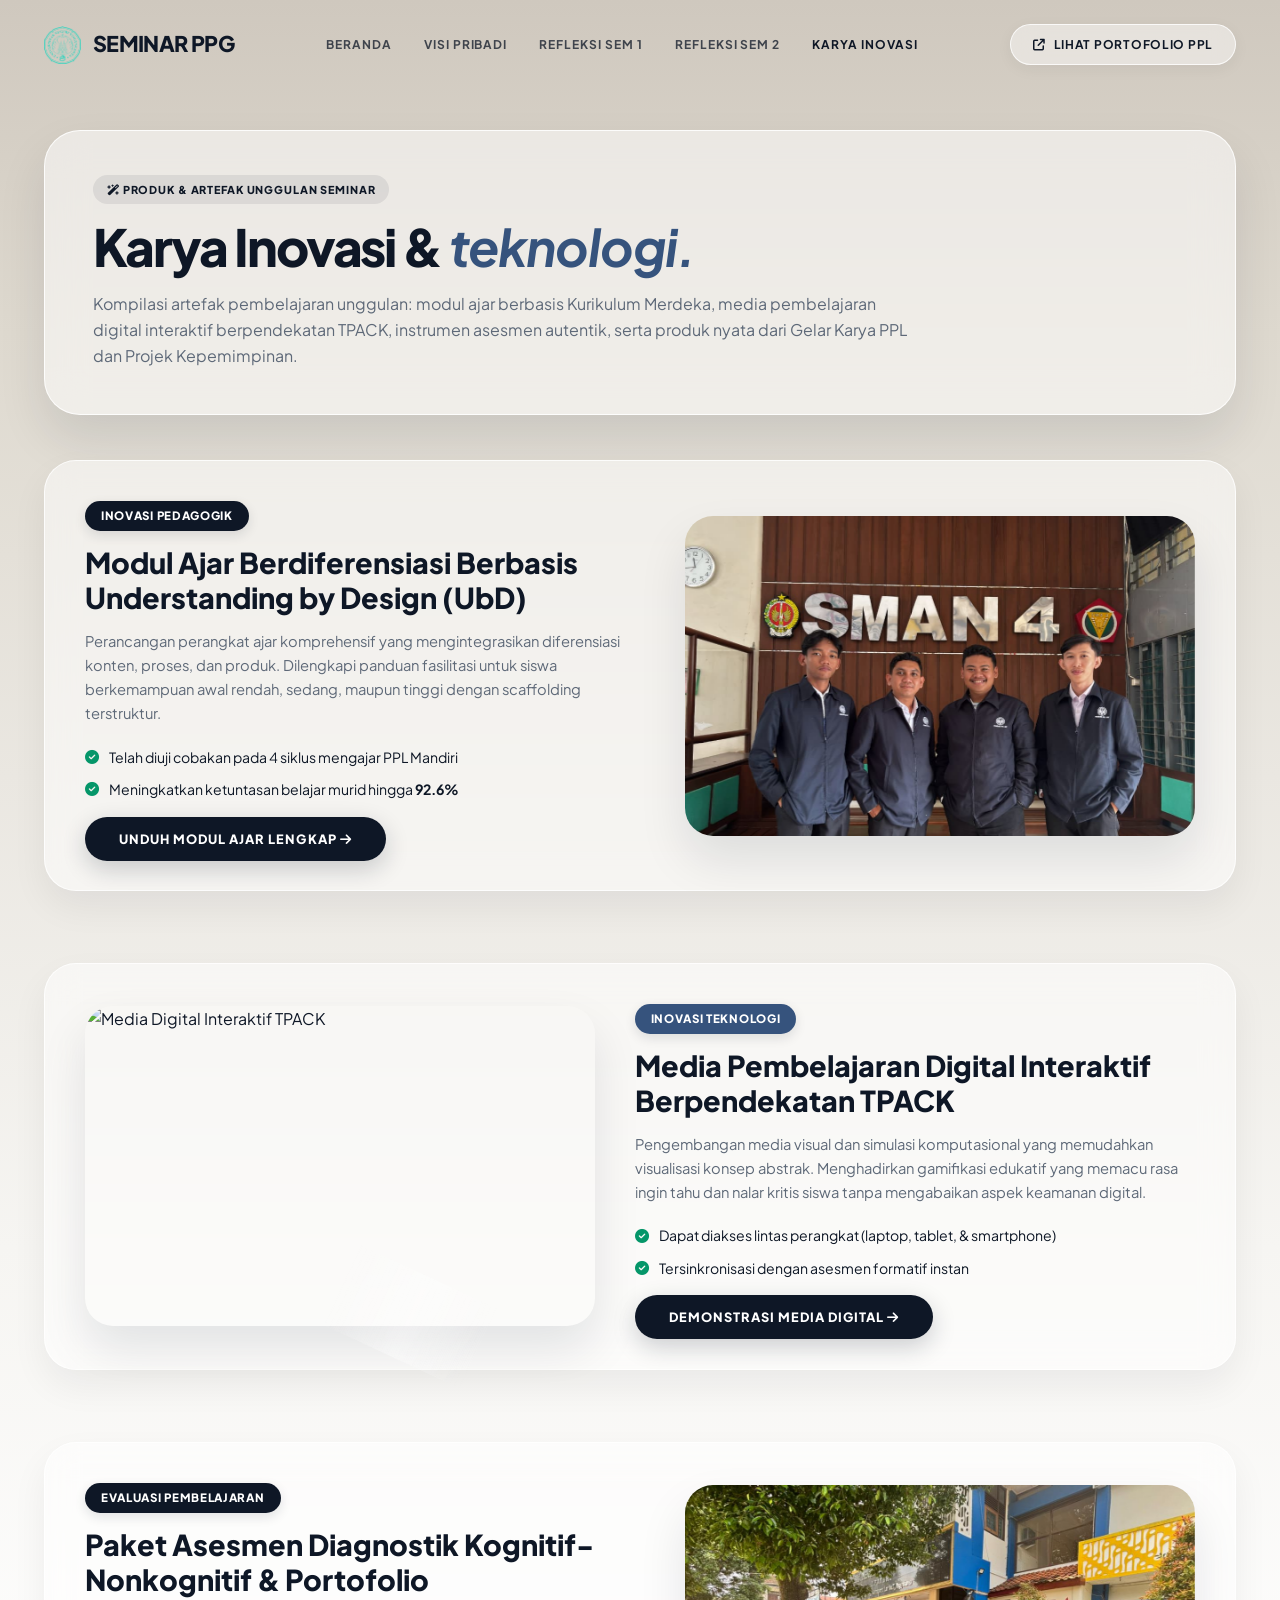
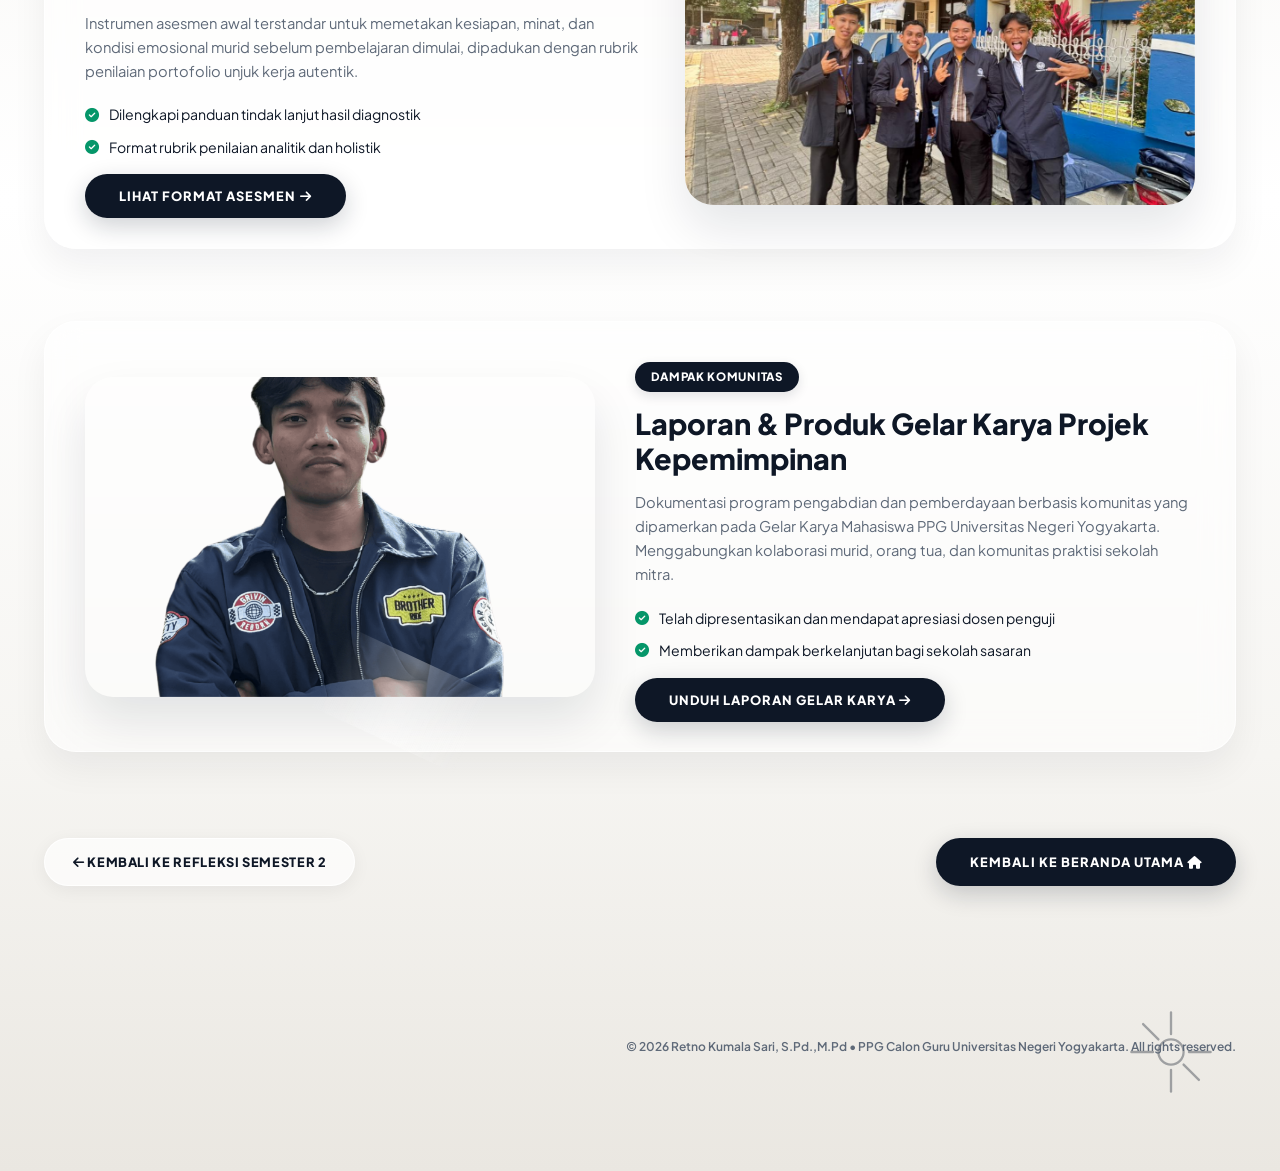
==== karya.html @ 358b8e0c "first commit" ====
<!doctype html>
<html lang="id">
  <head>
    <meta charset="UTF-8" />
    <meta name="viewport" content="width=device-width, initial-scale=1.0" />
    <title>Karya Inovasi Pembelajaran | Retno Kumala Sari, S.Pd.,M.Pd — PPG Calon Guru UNY</title>
    <meta name="description" content="Karya Inovasi, Modul Ajar Berdiferensiasi, & Media Pembelajaran Digital - Retno Kumala Sari, S.Pd.,M.Pd, PPG Calon Guru UNY 2026." />

    <link rel="shortcut icon" href="images/Logo Uny outlitne.png" type="image/x-icon" />

    <!-- Google Fonts: Plus Jakarta Sans & Caveat -->
    <link rel="preconnect" href="https://fonts.googleapis.com" />
    <link rel="preconnect" href="https://fonts.gstatic.com" crossorigin />
    <link href="https://fonts.googleapis.com/css2?family=Plus+Jakarta+Sans:ital,wght@0,300;0,400;0,500;0,600;0,700;0,800;1,400;1,600;1,700;1,800&family=Caveat:wght@600&display=swap" rel="stylesheet" />

    <!-- FontAwesome 6 -->
    <link rel="stylesheet" href="https://cdnjs.cloudflare.com/ajax/libs/font-awesome/6.5.1/css/all.min.css" />

    <!-- Main Stylesheet -->
    <link rel="stylesheet" href="css/style.css" />
  </head>

  <body>
    <!-- SVG Sunburst Definition -->
    <svg style="display: none">
      <defs>
        <g id="sunburst-shape">
          <circle cx="50" cy="50" r="14" fill="none" stroke="currentColor" stroke-width="2.5" />
          <line x1="50" y1="30" x2="50" y2="6" stroke="currentColor" stroke-width="2.6" stroke-linecap="round" />
          <line x1="50" y1="70" x2="50" y2="94" stroke="currentColor" stroke-width="2.6" stroke-linecap="round" />
          <line x1="30" y1="50" x2="6" y2="50" stroke="currentColor" stroke-width="2.6" stroke-linecap="round" />
          <line x1="70" y1="50" x2="94" y2="50" stroke="currentColor" stroke-width="2.6" stroke-linecap="round" />
          <line x1="36" y1="36" x2="19" y2="19" stroke="currentColor" stroke-width="2.6" stroke-linecap="round" />
          <line x1="64" y1="64" x2="81" y2="81" stroke="currentColor" stroke-width="2.6" stroke-linecap="round" />
        </g>
      </defs>
    </svg>

    <!-- ==========================================================================
         NAVBAR
         ========================================================================== -->
    <header class="site-header" id="siteHeader">
      <div class="container nav-wrapper">
        <a href="index.html" class="brand-logo">
          <img src="images/Logo Uny outlitne.png" alt="Logo UNY" class="brand-logo-img" />
          <span>SEMINAR PPG</span>
        </a>

        <nav class="nav-links">
          <a href="index.html" class="nav-link">BERANDA</a>
          <a href="visi.html" class="nav-link">VISI PRIBADI</a>
          <a href="sem1.html" class="nav-link">REFLEKSI SEM 1</a>
          <a href="sem2.html" class="nav-link">REFLEKSI SEM 2</a>
          <a href="karya.html" class="nav-link active">KARYA INOVASI</a>
        </nav>

        <a href="https://e-portofolio-ppg-retno.vercel.app/" target="_blank" class="nav-contact-btn">
          <i class="fa-solid fa-arrow-up-right-from-square"></i>
          <span>LIHAT PORTOFOLIO PPL</span>
        </a>
      </div>
    </header>

    <!-- ==========================================================================
         MAIN CONTENT: KARYA INOVASI PEMBELAJARAN
         ========================================================================== -->
    <main class="subpage-main">
      <div class="container">
        <!-- Page Intro Banner -->
        <div class="page-intro-banner reveal-fade-up">
          <div>
            <span class="tag-system-updates"><i class="fa-solid fa-wand-magic-sparkles"></i> PRODUK &amp; ARTEFAK UNGGULAN SEMINAR</span>
          </div>
          <h1>
            Karya Inovasi &amp; <span class="text-italic-accent">teknologi.</span>
          </h1>
          <p>
            Kompilasi artefak pembelajaran unggulan: modul ajar berbasis Kurikulum Merdeka, media pembelajaran digital interaktif berpendekatan TPACK, instrumen asesmen autentik, serta produk nyata dari Gelar Karya PPL dan Projek Kepemimpinan.
          </p>
        </div>

        <!-- 4 Inovasi Unggulan Detail Cards -->
        <div style="display: flex; flex-direction: column; gap: 36px">
          <!-- Inovasi 1: Modul Ajar Berdiferensiasi -->
          <div class="card-glass-block reveal-fade-up delay-100">
            <div style="display: grid; grid-template-columns: 1.1fr 1fr; gap: 40px; align-items: center">
              <div>
                <span class="sem-badge-pill" style="margin-bottom: 14px; display: inline-block">INOVASI PEDAGOGIK</span>
                <h2 style="font-size: 1.8rem; font-weight: 800; color: var(--deep-navy); margin-bottom: 14px; line-height: 1.2">
                  Modul Ajar Berdiferensiasi Berbasis Understanding by Design (UbD)
                </h2>
                <p style="font-size: 0.92rem; color: var(--text-muted); line-height: 1.65; margin-bottom: 20px">
                  Perancangan perangkat ajar komprehensif yang mengintegrasikan diferensiasi konten, proses, dan produk. Dilengkapi panduan fasilitasi untuk siswa berkemampuan awal rendah, sedang, maupun tinggi dengan scaffolding terstruktur.
                </p>
                <div style="display: flex; flex-direction: column; gap: 10px; margin-bottom: 24px">
                  <div style="display: flex; align-items: center; gap: 10px; font-size: 0.88rem; color: var(--deep-navy)">
                    <i class="fa-solid fa-circle-check" style="color: #059669"></i>
                    <span>Telah diuji cobakan pada 4 siklus mengajar PPL Mandiri</span>
                  </div>
                  <div style="display: flex; align-items: center; gap: 10px; font-size: 0.88rem; color: var(--deep-navy)">
                    <i class="fa-solid fa-circle-check" style="color: #059669"></i>
                    <span>Meningkatkan ketuntasan belajar murid hingga <strong class="count-up" data-target="96.4" data-decimals="1" data-suffix="%">0.0%</strong></span>
                  </div>
                </div>
                <a href="https://e-portofolio-ppg-retno.vercel.app/" target="_blank" class="btn-pill-dark">
                  <span>Unduh Modul Ajar Lengkap</span>
                  <i class="fa-solid fa-arrow-right"></i>
                </a>
              </div>
              <div style="border-radius: 28px; overflow: hidden; box-shadow: var(--glass-shadow-lg); height: 320px">
                <img src="images/Foto_bareng.jpeg" alt="Praktik Implementasi Modul Ajar Berdiferensiasi" style="width: 100%; height: 100%; object-fit: cover" />
              </div>
            </div>
          </div>

          <!-- Inovasi 2: Media Digital Interaktif -->
          <div class="card-glass-block reveal-fade-up delay-150">
            <div style="display: grid; grid-template-columns: 1fr 1.1fr; gap: 40px; align-items: center">
              <div style="border-radius: 28px; overflow: hidden; box-shadow: var(--glass-shadow-lg); height: 320px">
                <img src="https://images.unsplash.com/photo-1581092918056-0c4c3acd3789?auto=format&fit=crop&w=800&q=80" alt="Media Digital Interaktif TPACK" style="width: 100%; height: 100%; object-fit: cover" />
              </div>
              <div>
                <span class="sem-badge-pill" style="margin-bottom: 14px; display: inline-block; background: var(--slate-blue)">INOVASI TEKNOLOGI</span>
                <h2 style="font-size: 1.8rem; font-weight: 800; color: var(--deep-navy); margin-bottom: 14px; line-height: 1.2">
                  Media Pembelajaran Digital Interaktif Berpendekatan TPACK
                </h2>
                <p style="font-size: 0.92rem; color: var(--text-muted); line-height: 1.65; margin-bottom: 20px">
                  Pengembangan media visual dan simulasi komputasional yang memudahkan visualisasi konsep abstrak. Menghadirkan gamifikasi edukatif yang memacu rasa ingin tahu dan nalar kritis siswa tanpa mengabaikan aspek keamanan digital.
                </p>
                <div style="display: flex; flex-direction: column; gap: 10px; margin-bottom: 24px">
                  <div style="display: flex; align-items: center; gap: 10px; font-size: 0.88rem; color: var(--deep-navy)">
                    <i class="fa-solid fa-circle-check" style="color: #059669"></i>
                    <span>Dapat diakses lintas perangkat (laptop, tablet, &amp; smartphone)</span>
                  </div>
                  <div style="display: flex; align-items: center; gap: 10px; font-size: 0.88rem; color: var(--deep-navy)">
                    <i class="fa-solid fa-circle-check" style="color: #059669"></i>
                    <span>Tersinkronisasi dengan asesmen formatif instan</span>
                  </div>
                </div>
                <a href="https://e-portofolio-ppg-retno.vercel.app/" target="_blank" class="btn-pill-dark">
                  <span>Demonstrasi Media Digital</span>
                  <i class="fa-solid fa-arrow-right"></i>
                </a>
              </div>
            </div>
          </div>

          <!-- Inovasi 3: Asesmen Otentik & Diagnostik -->
          <div class="card-glass-block reveal-fade-up delay-200">
            <div style="display: grid; grid-template-columns: 1.1fr 1fr; gap: 40px; align-items: center">
              <div>
                <span class="sem-badge-pill" style="margin-bottom: 14px; display: inline-block">EVALUASI PEMBELAJARAN</span>
                <h2 style="font-size: 1.8rem; font-weight: 800; color: var(--deep-navy); margin-bottom: 14px; line-height: 1.2">
                  Paket Asesmen Diagnostik Kognitif-Nonkognitif &amp; Portofolio
                </h2>
                <p style="font-size: 0.92rem; color: var(--text-muted); line-height: 1.65; margin-bottom: 20px">
                  Instrumen asesmen awal terstandar untuk memetakan kesiapan, minat, dan kondisi emosional murid sebelum pembelajaran dimulai, dipadukan dengan rubrik penilaian portofolio unjuk kerja autentik.
                </p>
                <div style="display: flex; flex-direction: column; gap: 10px; margin-bottom: 24px">
                  <div style="display: flex; align-items: center; gap: 10px; font-size: 0.88rem; color: var(--deep-navy)">
                    <i class="fa-solid fa-circle-check" style="color: #059669"></i>
                    <span>Dilengkapi panduan tindak lanjut hasil diagnostik</span>
                  </div>
                  <div style="display: flex; align-items: center; gap: 10px; font-size: 0.88rem; color: var(--deep-navy)">
                    <i class="fa-solid fa-circle-check" style="color: #059669"></i>
                    <span>Format rubrik penilaian analitik dan holistik</span>
                  </div>
                </div>
                <a href="https://e-portofolio-ppg-retno.vercel.app/" target="_blank" class="btn-pill-dark">
                  <span>Lihat Format Asesmen</span>
                  <i class="fa-solid fa-arrow-right"></i>
                </a>
              </div>
              <div style="border-radius: 28px; overflow: hidden; box-shadow: var(--glass-shadow-lg); height: 320px">
                <img src="images/evaluasi.jpeg" alt="Asesmen Otentik dan Evaluasi" style="width: 100%; height: 100%; object-fit: cover" />
              </div>
            </div>
          </div>

          <!-- Inovasi 4: Produk Gelar Karya Projek Kepemimpinan -->
          <div class="card-glass-block reveal-fade-up delay-250">
            <div style="display: grid; grid-template-columns: 1fr 1.1fr; gap: 40px; align-items: center">
              <div style="border-radius: 28px; overflow: hidden; box-shadow: var(--glass-shadow-lg); height: 320px">
                <img src="images/ganteng.png" alt="Produk Gelar Karya Projek Kepemimpinan" style="width: 100%; height: 100%; object-fit: cover" />
              </div>
              <div>
                <span class="sem-badge-pill" style="margin-bottom: 14px; display: inline-block">DAMPAK KOMUNITAS</span>
                <h2 style="font-size: 1.8rem; font-weight: 800; color: var(--deep-navy); margin-bottom: 14px; line-height: 1.2">
                  Laporan &amp; Produk Gelar Karya Projek Kepemimpinan
                </h2>
                <p style="font-size: 0.92rem; color: var(--text-muted); line-height: 1.65; margin-bottom: 20px">
                  Dokumentasi program pengabdian dan pemberdayaan berbasis komunitas yang dipamerkan pada Gelar Karya Mahasiswa PPG Universitas Negeri Yogyakarta. Menggabungkan kolaborasi murid, orang tua, dan komunitas praktisi sekolah mitra.
                </p>
                <div style="display: flex; flex-direction: column; gap: 10px; margin-bottom: 24px">
                  <div style="display: flex; align-items: center; gap: 10px; font-size: 0.88rem; color: var(--deep-navy)">
                    <i class="fa-solid fa-circle-check" style="color: #059669"></i>
                    <span>Telah dipresentasikan dan mendapat apresiasi dosen penguji</span>
                  </div>
                  <div style="display: flex; align-items: center; gap: 10px; font-size: 0.88rem; color: var(--deep-navy)">
                    <i class="fa-solid fa-circle-check" style="color: #059669"></i>
                    <span>Memberikan dampak berkelanjutan bagi sekolah sasaran</span>
                  </div>
                </div>
                <a href="https://e-portofolio-ppg-retno.vercel.app/" target="_blank" class="btn-pill-dark">
                  <span>Unduh Laporan Gelar Karya</span>
                  <i class="fa-solid fa-arrow-right"></i>
                </a>
              </div>
            </div>
          </div>
        </div>

        <!-- Subpage Navigation Row -->
        <div class="subpage-nav-row reveal-fade-up delay-200">
          <a href="sem2.html" class="btn-pill-glass">
            <i class="fa-solid fa-arrow-left"></i>
            <span>Kembali ke Refleksi Semester 2</span>
          </a>
          <a href="index.html" class="btn-pill-dark">
            <span>Kembali ke Beranda Utama</span>
            <i class="fa-solid fa-house"></i>
          </a>
        </div>
      </div>
    </main>

    <!-- ==========================================================================
         FOOTER
         ========================================================================== -->
    <footer class="site-footer">
      <svg class="sunburst-icon footer-sunburst-right" viewBox="0 0 100 100" aria-hidden="true">
        <use href="#sunburst-shape" />
      </svg>
      <div class="container">
        <div class="footer-top-meta">
          <p class="footer-copyright-text">&copy; 2026 Retno Kumala Sari, S.Pd.,M.Pd • PPG Calon Guru Universitas Negeri Yogyakarta. All rights reserved.</p>
        </div>
      </div>
      <div class="footer-giant-brand reveal-fade-up delay-200" aria-hidden="true">
        <div class="giant-brand-text">
          <span class="giant-symbol">SEMINAR</span>
          <span>PPG UNY</span>
        </div>
      </div>
    </footer>

    <!-- Interactive Scripts -->
    <script>
      // Header Glassmorphism Scroll Effect
      window.addEventListener("scroll", () => {
        const header = document.getElementById("siteHeader");
        if (window.scrollY > 30) header.classList.add("scrolled");
        else header.classList.remove("scrolled");
      });

      // Count-Up Animation
      function animateCountUp(element) {
        if (element.dataset.counted === "true") return;
        element.dataset.counted = "true";

        const target = parseFloat(element.getAttribute("data-target")) || 0;
        const decimals = parseInt(element.getAttribute("data-decimals") || "0", 10);
        const suffix = element.getAttribute("data-suffix") || "";
        const prefix = element.getAttribute("data-prefix") || "";
        const duration = 1800;
        const startTime = performance.now();

        function updateCount(currentTime) {
          const elapsed = currentTime - startTime;
          const progress = Math.min(elapsed / duration, 1);
          const easeProgress = 1 - Math.pow(1 - progress, 3);
          const currentValue = easeProgress * target;

          element.textContent = prefix + currentValue.toFixed(decimals) + suffix;

          if (progress < 1) {
            requestAnimationFrame(updateCount);
          } else {
            element.textContent = prefix + target.toFixed(decimals) + suffix;
          }
        }

        requestAnimationFrame(updateCount);
      }

      // Scroll-Linked Rotation for Sunbursts
      const sunburstIcons = document.querySelectorAll(".sunburst-icon");
      let scrollTicking = false;

      function updateScrollRotation() {
        const scrollY = window.pageYOffset || document.documentElement.scrollTop;
        sunburstIcons.forEach((icon, index) => {
          const direction = index % 2 === 0 ? 1 : -1;
          const rotation = (scrollY * 0.22 * direction) % 360;
          icon.style.transform = `rotate(${rotation.toFixed(2)}deg)`;
        });
        scrollTicking = false;
      }

      window.addEventListener("scroll", () => {
        if (!scrollTicking) {
          window.requestAnimationFrame(updateScrollRotation);
          scrollTicking = true;
        }
      }, { passive: true });

      // Scroll Reveal System using IntersectionObserver
      document.addEventListener("DOMContentLoaded", () => {
        updateScrollRotation();

        const revealElements = document.querySelectorAll(
          ".reveal-fade-up, .reveal-fade-left, .reveal-fade-right, .reveal-scale"
        );

        if ("IntersectionObserver" in window) {
          const observerOptions = {
            threshold: 0.1,
            rootMargin: "0px 0px -40px 0px"
          };

          const observer = new IntersectionObserver((entries, obs) => {
            entries.forEach((entry) => {
              if (entry.isIntersecting) {
                entry.target.classList.add("is-revealed");

                const countUps = entry.target.classList.contains("count-up")
                  ? [entry.target]
                  : entry.target.querySelectorAll(".count-up");
                countUps.forEach(animateCountUp);

                obs.unobserve(entry.target);
              }
            });
          }, observerOptions);

          revealElements.forEach((el) => observer.observe(el));
        } else {
          revealElements.forEach((el) => {
            el.classList.add("is-revealed");
            el.querySelectorAll(".count-up").forEach(animateCountUp);
          });
        }
      });
    </script>
  </body>
</html>
---- css/style.css ----
/* ==========================================================================
   FITUP - MODERN FUTURISTIC WELLNESS & FITNESS DESIGN SYSTEM
   Warm Taupe / Beige Gradient, Deep Navy, Crisp White & Frosted Glassmorphism
   ========================================================================== */

@import url("https://fonts.googleapis.com/css2?family=Plus+Jakarta+Sans:ital,wght@0,300;0,400;0,500;0,600;0,700;0,800;1,400;1,600;1,700;1,800&family=Playfair+Display:ital,wght@1,600&family=Caveat:wght@600&display=swap");

:root {
  /* Warm Taupe to Light Silver Palette */
  --bg-top-taupe: #cfc8be;
  --bg-mid-taupe: #ded9cf;
  --bg-light-silver: #eae7e1;
  --bg-white-cream: #f6f5f2;
  --bg-pure-white: #ffffff;

  /* Accent Colors */
  --deep-navy: #0e1726;
  --deep-navy-hover: #16243b;
  --slate-blue: #36537d;
  --slate-blue-light: #4c6f9f;
  --electric-blue: #2563eb;
  --vibrant-cyan: #06b6d4;

  /* Glassmorphism Variables */
  --glass-bg: rgba(255, 255, 255, 0.52);
  --glass-bg-hover: rgba(255, 255, 255, 0.75);
  --glass-border: rgba(255, 255, 255, 0.72);
  --glass-border-subtle: rgba(255, 255, 255, 0.4);
  --glass-shadow: 0 16px 36px rgba(14, 23, 38, 0.06);
  --glass-shadow-lg: 0 24px 48px rgba(14, 23, 38, 0.1);

  /* Typography */
  --text-dark: #0e1726;
  --text-muted: #5e6978;
  --text-dim: #7d8898;
  --text-white: #ffffff;

  --font-main: "Plus Jakarta Sans", -apple-system, BlinkMacSystemFont, "Segoe UI", Roboto, sans-serif;
  --font-handwriting: "Caveat", cursive;

  /* Transitions */
  --transition-smooth: all 0.35s cubic-bezier(0.16, 1, 0.3, 1);
  --transition-fast: all 0.2s ease;
}

/* ==========================================================================
   GLOBAL RESET & BASE STYLES
   ========================================================================== */
*,
*::before,
*::after {
  margin: 0;
  padding: 0;
  box-sizing: border-box;
}

html {
  scroll-behavior: smooth;
  font-size: 16px;
  background-color: var(--bg-top-taupe);
}

body {
  font-family: var(--font-main);
  background: linear-gradient(180deg, var(--bg-top-taupe) 0%, var(--bg-mid-taupe) 12%, var(--bg-light-silver) 28%, var(--bg-white-cream) 45%, var(--bg-pure-white) 65%, var(--bg-white-cream) 85%, var(--bg-light-silver) 100%);
  color: var(--text-dark);
  line-height: 1.6;
  overflow-x: hidden;
  -webkit-font-smoothing: antialiased;
  -moz-osx-font-smoothing: grayscale;
}

a {
  text-decoration: none;
  color: inherit;
  transition: var(--transition-fast);
}

img {
  display: block;
  max-width: 100%;
}

button {
  font-family: inherit;
  border: none;
  cursor: pointer;
  background: transparent;
}

.container {
  width: 100%;
  max-width: 1240px;
  margin: 0 auto;
  padding: 0 24px;
  position: relative;
}

/* Typography Accent (Last Keyword Italic Slate Blue) */
.text-italic-accent {
  font-style: italic;
  font-weight: 700;
  color: var(--slate-blue);
  letter-spacing: -0.02em;
}

/* Sunburst Radial Geometric Icon */
.sunburst-icon {
  display: inline-block;
  color: var(--deep-navy);
  opacity: 0.85;
  will-change: transform;
  transform-origin: center center;
  transition:
    transform 0.08s ease-out,
    opacity 0.3s ease;
}

.sunburst-icon:hover {
  opacity: 1;
}

/* ==========================================================================
   NAVBAR (Minimalist Pill & Frosted Glass Contact)
   ========================================================================== */
.site-header {
  position: fixed;
  top: 0;
  left: 0;
  width: 100%;
  z-index: 100;
  padding: 24px 0;
  transition: var(--transition-smooth);
}

.site-header.scrolled {
  padding: 14px 0;
  background: rgba(222, 217, 207, 0.75);
  backdrop-filter: blur(16px);
  -webkit-backdrop-filter: blur(16px);
  border-bottom: 1px solid rgba(255, 255, 255, 0.4);
  box-shadow: 0 4px 20px rgba(0, 0, 0, 0.04);
}

.nav-wrapper {
  display: flex;
  align-items: center;
  justify-content: space-between;
}

/* Brand Logo */
.brand-logo {
  display: flex;
  align-items: center;
  gap: 12px;
  color: var(--deep-navy);
  font-weight: 800;
  font-size: 1.35rem;
  letter-spacing: -0.03em;
}

.brand-logo-img {
  height: 38px;
  width: auto;
  object-fit: contain;
}

.brand-icon-symbol {
  font-size: 1.55rem;
  font-style: italic;
  font-weight: 900;
  letter-spacing: -0.06em;
  color: var(--deep-navy);
}

/* Navigation Links */
.nav-links {
  display: flex;
  align-items: center;
  gap: 32px;
}

.nav-link {
  font-size: 0.75rem;
  font-weight: 700;
  text-transform: uppercase;
  letter-spacing: 0.08em;
  color: var(--text-dark);
  opacity: 0.75;
  transition: var(--transition-fast);
}

.nav-link:hover,
.nav-link.active {
  opacity: 1;
  color: var(--deep-navy);
}

/* Contact Button (Pill Glassmorphic with thin white border) */
.nav-contact-btn {
  display: inline-flex;
  align-items: center;
  gap: 8px;
  background: rgba(255, 255, 255, 0.45);
  backdrop-filter: blur(12px);
  -webkit-backdrop-filter: blur(12px);
  border: 1px solid rgba(255, 255, 255, 0.8);
  color: var(--deep-navy);
  font-size: 0.75rem;
  font-weight: 700;
  text-transform: uppercase;
  letter-spacing: 0.06em;
  padding: 10px 22px;
  border-radius: 9999px;
  box-shadow: 0 4px 16px rgba(14, 23, 38, 0.05);
  transition: var(--transition-smooth);
}

.nav-contact-btn:hover {
  background: rgba(255, 255, 255, 0.85);
  transform: translateY(-2px);
  box-shadow: 0 8px 24px rgba(14, 23, 38, 0.1);
}

/* ==========================================================================
   HERO SECTION: PREFECT FITNESS PATH WITH FITUP
   ========================================================================== */
.hero-section {
  padding-top: 130px;
  padding-bottom: 70px;
  position: relative;
  overflow: visible;
}

/* Floating Sunburst in Hero */
.hero-sunburst-top {
  position: absolute;
  top: 90px;
  left: 48%;
  width: 58px;
  height: 58px;
  z-index: 10;
}

.hero-sunburst-left {
  position: absolute;
  top: 500px;
  left: -20px;
  width: 65px;
  height: 65px;
  opacity: 0.45;
  z-index: 2;
}

.hero-grid {
  display: grid;
  grid-template-columns: 1.05fr 1fr;
  align-items: center;
  gap: 40px;
}

/* Hero Left Content */
.hero-left-content {
  position: relative;
  z-index: 5;
}

.hero-title {
  font-size: clamp(3.2rem, 5.2vw, 4.8rem);
  font-weight: 800;
  line-height: 1.05;
  letter-spacing: -0.04em;
  color: var(--deep-navy);
  margin-bottom: 22px;
}

.hero-desc {
  font-size: 0.95rem;
  color: var(--text-muted);
  line-height: 1.6;
  max-width: 440px;
  margin-bottom: 34px;
}

/* CTA and Community Group */
.hero-cta-group {
  display: flex;
  align-items: center;
  gap: 28px;
  margin-bottom: 45px;
  flex-wrap: wrap;
}

.btn-pill-glass {
  background: rgba(255, 255, 255, 0.65);
  backdrop-filter: blur(14px);
  -webkit-backdrop-filter: blur(14px);
  border: 1px solid rgba(255, 255, 255, 0.85);
  color: var(--deep-navy);
  font-size: 0.8rem;
  font-weight: 800;
  text-transform: uppercase;
  letter-spacing: 0.05em;
  padding: 13px 28px;
  border-radius: 9999px;
  box-shadow: 0 4px 18px rgba(14, 23, 38, 0.06);
  transition: var(--transition-smooth);
}

.btn-pill-glass:hover {
  background: var(--deep-navy);
  color: var(--text-white);
  border-color: var(--deep-navy);
  transform: translateY(-2px);
  box-shadow: 0 8px 24px rgba(14, 23, 38, 0.18);
}

.community-join-wrap {
  display: flex;
  flex-direction: column;
  gap: 4px;
}

.community-label {
  font-size: 0.72rem;
  color: var(--text-dim);
  font-weight: 600;
}

.community-social-icons {
  display: flex;
  align-items: center;
  gap: 12px;
  font-size: 0.9rem;
  color: var(--deep-navy);
}

.community-social-icons a:hover {
  color: var(--electric-blue);
  transform: translateY(-2px);
}

/* Hero Stats Row */
.hero-stats-row {
  display: flex;
  align-items: flex-start;
  gap: 48px;
  padding-top: 10px;
}

.stat-item {
  display: flex;
  flex-direction: column;
  gap: 4px;
}

.stat-number {
  font-size: 2.2rem;
  font-weight: 800;
  letter-spacing: -0.04em;
  color: var(--deep-navy);
  line-height: 1;
}

.stat-label {
  font-size: 0.75rem;
  color: var(--text-muted);
  line-height: 1.35;
  max-width: 150px;
}

/* Hero Right Visual (Athletic woman + Biomechanical Dots + Glass Cards) */
.hero-right-visual {
  position: relative;
  z-index: 4;
}

.hero-main-card-frame {
  position: relative;
  width: 100%;
  max-width: 480px;
  margin: 0 auto;
  border-radius: 180px 180px 60px 60px;
  overflow: visible;
}

.hero-athlete-img-wrap {
  position: relative;
  width: 100%;
  height: 520px;
  border-radius: 180px 180px 60px 60px;
  overflow: hidden;
  box-shadow: 0 24px 50px rgba(14, 23, 38, 0.14);
  background: linear-gradient(180deg, #b8b1a4 0%, #a29a8c 100%);
}

.hero-athlete-img {
  top: -300px;
  width: 100%;
  height: 100%;
  object-fit: cover;
  transition: transform 0.6s ease;
}

.hero-main-card-frame:hover .hero-athlete-img {
  transform: scale(1.03);
}

/* Biomechanical Motion Tracking Dots & SVG Connecting Lines */
.biomechanical-tracking-svg {
  position: absolute;
  top: 0;
  left: 0;
  width: 100%;
  height: 100%;
  pointer-events: none;
  z-index: 6;
}

.tracking-node {
  fill: #ffffff;
  filter: drop-shadow(0 0 6px rgba(255, 255, 255, 0.9));
  animation: pulseNode 2s infinite ease-in-out alternate;
}

.tracking-line {
  stroke: rgba(255, 255, 255, 0.85);
  stroke-width: 1.5;
  stroke-dasharray: 4 3;
}

@keyframes pulseNode {
  0% {
    transform: scale(0.9);
    opacity: 0.8;
  }
  100% {
    transform: scale(1.25);
    opacity: 1;
  }
}

/* Floating Glassmorphic Performance Card (Top Right) */
.floating-perf-card {
  position: absolute;
  top: 60px;
  right: -25px;
  background: rgba(255, 255, 255, 0.65);
  backdrop-filter: blur(18px);
  -webkit-backdrop-filter: blur(18px);
  border: 1px solid rgba(255, 255, 255, 0.85);
  border-radius: 20px;
  padding: 16px 18px;
  box-shadow: var(--glass-shadow);
  z-index: 8;
  width: 175px;
}

.perf-card-title {
  font-size: 0.68rem;
  font-weight: 700;
  color: var(--text-dark);
  margin-bottom: 10px;
  display: flex;
  justify-content: space-between;
  align-items: center;
}

.perf-bar-chart {
  display: flex;
  align-items: flex-end;
  justify-content: space-between;
  height: 38px;
  gap: 4px;
  margin-bottom: 8px;
}

.perf-bar-col {
  flex: 1;
  display: flex;
  flex-direction: column;
  align-items: center;
  gap: 4px;
}

.bar-pill {
  width: 100%;
  background: rgba(14, 23, 38, 0.12);
  border-radius: 4px;
  transition: height 0.4s ease;
}

.bar-pill.active {
  background: var(--deep-navy);
}

.bar-day {
  font-size: 0.55rem;
  color: var(--text-dim);
  font-weight: 600;
}

.perf-avg-badge {
  font-size: 0.65rem;
  font-weight: 700;
  color: var(--slate-blue);
  text-align: right;
}

/* Floating Glassmorphic Feedback Badge (Bottom Left of Photo) */
.floating-feedback-badge {
  position: absolute;
  bottom: 60px;
  left: -20px;
  background: rgba(255, 255, 255, 0.72);
  backdrop-filter: blur(16px);
  -webkit-backdrop-filter: blur(16px);
  border: 1px solid rgba(255, 255, 255, 0.9);
  border-radius: 9999px;
  padding: 8px 16px;
  box-shadow: var(--glass-shadow);
  display: flex;
  align-items: center;
  gap: 10px;
  z-index: 8;
}

.avatar-stack-mini {
  display: flex;
  align-items: center;
}

.avatar-stack-mini img {
  width: 24px;
  height: 24px;
  border-radius: 50%;
  border: 2px solid #ffffff;
  margin-left: -7px;
  object-fit: cover;
}

.avatar-stack-mini img:first-child {
  margin-left: 0;
}

.feedback-text-wrap {
  display: flex;
  flex-direction: column;
  font-size: 0.68rem;
  line-height: 1.2;
}

.feedback-bold {
  font-weight: 800;
  color: var(--deep-navy);
}

.feedback-sub {
  color: var(--text-dim);
}

/* ==========================================================================
   SECTION 2: HEALTH TECH / VASCULAR SYSTEM UPDATES (Big Capsule Card)
   ========================================================================== */
.health-tech-section {
  padding: 40px 0 80px;
  position: relative;
  z-index: 10;
}

.health-capsule-card {
  background: rgba(255, 255, 255, 0.48);
  backdrop-filter: blur(20px);
  -webkit-backdrop-filter: blur(20px);
  border: 1px solid rgba(255, 255, 255, 0.85);
  border-radius: 44px;
  padding: 40px 48px;
  box-shadow: var(--glass-shadow-lg);
  display: grid;
  grid-template-columns: 1fr 1.35fr;
  align-items: center;
  gap: 48px;
  position: relative;
  overflow: hidden;
}

/* Left: Runner legs with sensor tracking nodes */
.runner-legs-wrap {
  position: relative;
  border-radius: 30px;
  overflow: hidden;
  height: 280px;
  box-shadow: 0 16px 32px rgba(14, 23, 38, 0.08);
}

.runner-legs-img {
  width: 100%;
  height: 100%;
  object-fit: cover;
  object-position: center;
}

.sensor-dot-knee {
  position: absolute;
  top: 36%;
  right: 32%;
  width: 12px;
  height: 12px;
  background: #ffffff;
  border: 3px solid var(--electric-blue);
  border-radius: 50%;
  box-shadow: 0 0 12px #ffffff;
}

.sensor-dot-ankle {
  position: absolute;
  bottom: 25%;
  right: 28%;
  width: 12px;
  height: 12px;
  background: #ffffff;
  border: 3px solid var(--vibrant-cyan);
  border-radius: 50%;
  box-shadow: 0 0 12px #ffffff;
}

/* Right: System Updates & 3 Health Organ Cards */
.health-info-right {
  display: flex;
  flex-direction: column;
  gap: 20px;
}

.tag-system-updates {
  display: inline-block;
  background: rgba(14, 23, 38, 0.08);
  color: var(--deep-navy);
  font-size: 0.68rem;
  font-weight: 800;
  text-transform: uppercase;
  letter-spacing: 0.08em;
  padding: 6px 14px;
  border-radius: 9999px;
  width: fit-content;
}

.health-desc {
  font-size: 0.92rem;
  color: var(--text-muted);
  line-height: 1.6;
  max-width: 500px;
}

/* 3 Organ / Health Cards Row */
.health-cards-row {
  display: grid;
  grid-template-columns: repeat(3, 1fr);
  gap: 16px;
  margin-top: 10px;
  perspective: 900px;
}

.organ-mini-card {
  background: rgba(255, 255, 255, 0.7);
  backdrop-filter: blur(12px);
  -webkit-backdrop-filter: blur(12px);
  border: 1px solid rgba(255, 255, 255, 0.95);
  border-radius: 20px;
  padding: 16px 12px;
  display: flex;
  flex-direction: column;
  align-items: center;
  justify-content: center;
  text-align: center;
  gap: 10px;
  height: 130px;
  box-shadow: 0 6px 20px rgba(14, 23, 38, 0.04);
  transform-style: preserve-3d;
  transition:
    transform 0.22s cubic-bezier(0.16, 1, 0.3, 1),
    box-shadow 0.35s ease,
    background 0.35s ease,
    border-color 0.35s ease;
  position: relative;
  will-change: transform;
}

.organ-mini-card:hover {
  background: rgba(255, 255, 255, 0.96);
  box-shadow:
    0 20px 42px rgba(14, 23, 38, 0.12),
    inset 0 0 16px rgba(255, 255, 255, 0.9);
  border-color: rgba(255, 255, 255, 1);
}

.organ-icon-wrap {
  width: 50px;
  height: 50px;
  display: flex;
  align-items: center;
  justify-content: center;
  position: relative;
}

.organ-icon-wrap img,
.organ-icon-wrap svg {
  max-width: 100%;
  max-height: 100%;
  object-fit: contain;
}

.organ-label-badge {
  font-size: 0.68rem;
  font-weight: 700;
  color: var(--deep-navy);
  display: flex;
  align-items: center;
  gap: 5px;
}

.expand-circle-btn {
  width: 16px;
  height: 16px;
  border-radius: 50%;
  background: var(--deep-navy);
  color: #ffffff;
  display: inline-flex;
  align-items: center;
  justify-content: center;
  font-size: 0.45rem;
}

/* ==========================================================================
   SECTION 3: BALANCED MEALS & NUTRITION
   ========================================================================== */
.balanced-meals-section {
  padding: 70px 0 100px;
  position: relative;
  z-index: 10;
}

.meals-grid {
  display: grid;
  grid-template-columns: 1fr 1.05fr;
  align-items: center;
  gap: 60px;
}

/* Left: Titles, Filters & Chef Signature */
.meals-left-content {
  display: flex;
  flex-direction: column;
  gap: 20px;
}

.meals-title {
  font-size: clamp(2.6rem, 4vw, 3.8rem);
  font-weight: 800;
  line-height: 1.1;
  letter-spacing: -0.04em;
  color: var(--deep-navy);
}

.meals-desc {
  font-size: 0.92rem;
  color: var(--text-muted);
  line-height: 1.65;
  max-width: 480px;
}

/* Diet Preference Filter Buttons */
.diet-filter-buttons {
  display: flex;
  align-items: center;
  gap: 16px;
  margin: 10px 0 16px;
  flex-wrap: wrap;
}

.diet-pill-card {
  display: inline-flex;
  align-items: center;
  gap: 10px;
  padding: 12px 22px;
  border-radius: 16px;
  font-size: 0.8rem;
  font-weight: 700;
  transition: var(--transition-smooth);
}

.diet-pill-card.active-dark {
  background: var(--deep-navy);
  color: var(--text-white);
  box-shadow: 0 8px 24px rgba(14, 23, 38, 0.2);
}

.diet-pill-card.glass-light {
  background: rgba(255, 255, 255, 0.65);
  backdrop-filter: blur(12px);
  -webkit-backdrop-filter: blur(12px);
  border: 1px solid rgba(255, 255, 255, 0.85);
  color: var(--deep-navy);
  box-shadow: var(--glass-shadow);
}

.diet-pill-card.glass-light:hover {
  background: rgba(255, 255, 255, 0.95);
  transform: translateY(-2px);
}

.diet-icon-circle {
  width: 22px;
  height: 22px;
  border-radius: 50%;
  display: flex;
  align-items: center;
  justify-content: center;
  font-size: 0.7rem;
}

.diet-pill-card.active-dark .diet-icon-circle {
  background: rgba(255, 255, 255, 0.15);
  color: #ffffff;
}

.diet-pill-card.glass-light .diet-icon-circle {
  background: rgba(14, 23, 38, 0.08);
  color: var(--deep-navy);
}

/* Chef Signature Stamp */
.chef-signature-stamp {
  margin-top: 10px;
}

.signature-script {
  font-family: var(--font-handwriting);
  font-size: 1.55rem;
  color: var(--deep-navy);
  letter-spacing: 0.02em;
  line-height: 1;
}

.signature-role {
  font-size: 0.7rem;
  color: var(--text-dim);
  font-weight: 600;
  text-transform: uppercase;
  letter-spacing: 0.04em;
}

/* Right: Big Circular Salad Bowl with Hands + Floating Calorie Card */
.meals-right-visual {
  position: relative;
  display: flex;
  justify-content: center;
  align-items: center;
}

.meals-sunburst-top {
  position: absolute;
  top: 10px;
  left: 20px;
  width: 52px;
  height: 52px;
  z-index: 4;
}

.salad-bowl-container {
  width: 480px;
  height: 480px;
  border-radius: 50%;
  overflow: hidden;
  box-shadow: 0 30px 60px rgba(14, 23, 38, 0.18);
  border: 8px solid rgba(255, 255, 255, 0.7);
  position: relative;
  z-index: 2;
  transition: transform 0.6s ease;
}

.salad-bowl-container:hover {
  transform: scale(1.03) rotate(2deg);
}

.salad-bowl-img {
  width: 100%;
  height: 100%;
  object-fit: cover;
}

/* Floating Calorie Card Top Right */
.floating-calorie-card {
  position: absolute;
  top: 30px;
  right: -10px;
  background: rgba(255, 255, 255, 0.75);
  backdrop-filter: blur(18px);
  -webkit-backdrop-filter: blur(18px);
  border: 1px solid rgba(255, 255, 255, 0.9);
  border-radius: 20px;
  padding: 16px 20px;
  box-shadow: var(--glass-shadow-lg);
  z-index: 6;
  width: 210px;
}

.calorie-row-top {
  display: flex;
  justify-content: space-between;
  align-items: baseline;
  margin-bottom: 8px;
}

.calorie-label {
  font-size: 0.78rem;
  font-weight: 800;
  color: var(--deep-navy);
}

.calorie-value {
  font-size: 0.72rem;
  color: var(--text-dim);
  font-weight: 600;
}

.calorie-progress-track {
  width: 100%;
  height: 6px;
  background: rgba(14, 23, 38, 0.1);
  border-radius: 9999px;
  overflow: hidden;
  margin-bottom: 6px;
}

.calorie-progress-fill {
  width: 72%;
  height: 100%;
  background: var(--deep-navy);
  border-radius: 9999px;
}

.calorie-subtext {
  font-size: 0.65rem;
  color: var(--text-muted);
}

/* ==========================================================================
   SECTION 4: YOGA STYLES (Find Your Perfect Yoga Style)
   ========================================================================== */
.yoga-styles-section {
  padding: 80px 0 110px;
  position: relative;
  z-index: 10;
}

.yoga-header-row {
  display: flex;
  justify-content: space-between;
  align-items: flex-end;
  margin-bottom: 50px;
  gap: 30px;
}

.yoga-main-title {
  font-size: clamp(2.4rem, 3.8vw, 3.6rem);
  font-weight: 800;
  line-height: 1.1;
  letter-spacing: -0.04em;
  color: var(--deep-navy);
}

.yoga-header-desc {
  font-size: 0.92rem;
  color: var(--text-muted);
  line-height: 1.6;
  max-width: 420px;
}

/* 6 Yoga Cards (2 rows of 3 columns) */
.yoga-cards-grid {
  display: grid;
  grid-template-columns: repeat(3, 1fr);
  gap: 24px;
  margin-bottom: 45px;
}

/* Semester Filter Tabs */
.semester-tabs-container {
  display: flex;
  align-items: center;
  gap: 12px;
  margin-bottom: 40px;
  flex-wrap: wrap;
}

.semester-tab-btn {
  display: inline-flex;
  align-items: center;
  gap: 8px;
  padding: 12px 24px;
  border-radius: 9999px;
  font-size: 0.8rem;
  font-weight: 700;
  color: var(--deep-navy);
  background: rgba(255, 255, 255, 0.55);
  backdrop-filter: blur(12px);
  -webkit-backdrop-filter: blur(12px);
  border: 1px solid rgba(255, 255, 255, 0.8);
  box-shadow: 0 4px 16px rgba(14, 23, 38, 0.04);
  transition: var(--transition-smooth);
}

.semester-tab-btn:hover {
  background: rgba(255, 255, 255, 0.85);
  transform: translateY(-2px);
}

.semester-tab-btn.active {
  background: var(--deep-navy);
  color: var(--text-white);
  border-color: var(--deep-navy);
  box-shadow: 0 8px 24px rgba(14, 23, 38, 0.18);
}

/* Semester Group Header */
.semester-group-header {
  display: flex;
  align-items: center;
  gap: 16px;
  margin-bottom: 24px;
  flex-wrap: wrap;
}

.sem-badge-pill {
  background: var(--deep-navy);
  color: #ffffff;
  font-size: 0.72rem;
  font-weight: 800;
  letter-spacing: 0.06em;
  padding: 6px 16px;
  border-radius: 9999px;
  box-shadow: 0 4px 12px rgba(14, 23, 38, 0.12);
}

.sem-group-title {
  font-size: 1.45rem;
  font-weight: 800;
  color: var(--deep-navy);
  letter-spacing: -0.03em;
}

.sem-count-tag {
  font-size: 0.75rem;
  color: var(--text-muted);
  font-weight: 600;
  background: rgba(255, 255, 255, 0.6);
  padding: 4px 12px;
  border-radius: 9999px;
  border: 1px solid rgba(255, 255, 255, 0.8);
}

/* Card Top Indicator */
.card-top-indicator {
  position: absolute;
  top: 14px;
  left: 18px;
  z-index: 3;
  display: flex;
  align-items: center;
  gap: 8px;
}

.card-num-badge {
  font-size: 0.8rem;
  font-weight: 800;
  color: var(--deep-navy);
  background: rgba(255, 255, 255, 0.9);
  padding: 2px 8px;
  border-radius: 6px;
  box-shadow: 0 2px 8px rgba(0, 0, 0, 0.06);
}

.card-sem-sub {
  font-size: 0.65rem;
  font-weight: 700;
  color: var(--slate-blue);
  text-transform: uppercase;
  letter-spacing: 0.05em;
}

.yoga-style-card {
  position: relative;
  background: rgba(255, 255, 255, 0.5);
  backdrop-filter: blur(16px);
  -webkit-backdrop-filter: blur(16px);
  border: 1px solid rgba(255, 255, 255, 0.75);
  border-radius: 28px;
  overflow: hidden;
  padding: 24px 20px 20px;
  box-shadow: var(--glass-shadow);
  display: flex;
  flex-direction: column;
  align-items: center;
  justify-content: flex-end;
  min-height: 270px;
  transition: var(--transition-smooth);
}

.yoga-style-card:hover {
  background: rgba(255, 255, 255, 0.75);
  transform: translateY(-6px);
  box-shadow: var(--glass-shadow-lg);
}

/* Giant Translucent YOGA Watermark */
.yoga-watermark-text {
  position: absolute;
  top: 14px;
  left: 50%;
  transform: translateX(-50%);
  font-size: 4.8rem;
  font-weight: 900;
  letter-spacing: 0.05em;
  color: rgba(255, 255, 255, 0.85);
  pointer-events: none;
  z-index: 1;
  line-height: 1;
}

/* Course / Module Card Photo */
.yoga-pose-img-wrap {
  position: relative;
  z-index: 2;
  width: 100%;
  height: 160px;
  display: flex;
  align-items: center;
  justify-content: center;
  margin-bottom: 14px;
  border-radius: 18px;
  overflow: hidden;
  box-shadow: 0 8px 20px rgba(14, 23, 38, 0.08);
}

.yoga-pose-img {
  width: 100%;
  height: 100%;
  object-fit: cover;
  transition: transform 0.5s ease;
}

.yoga-style-card:hover .yoga-pose-img {
  transform: scale(1.08);
}

/* Pill Button with Arrow */
.yoga-card-pill-btn {
  position: relative;
  z-index: 3;
  width: 100%;
  display: flex;
  align-items: center;
  justify-content: space-between;
  background: rgba(255, 255, 255, 0.65);
  backdrop-filter: blur(10px);
  -webkit-backdrop-filter: blur(10px);
  border: 1px solid rgba(255, 255, 255, 0.85);
  padding: 10px 18px;
  border-radius: 9999px;
  font-size: 0.75rem;
  font-weight: 700;
  color: var(--deep-navy);
  transition: var(--transition-fast);
}

.yoga-card-pill-btn i {
  font-size: 0.75rem;
  transition: transform 0.2s ease;
}

.yoga-style-card:hover .yoga-card-pill-btn {
  background: var(--deep-navy);
  color: var(--text-white);
  border-color: var(--deep-navy);
}

.yoga-style-card:hover .yoga-card-pill-btn i {
  transform: translateX(4px);
}

/* Center Explore All Button */
.yoga-explore-center {
  display: flex;
  justify-content: center;
}

.btn-pill-dark {
  background: var(--deep-navy);
  color: var(--text-white);
  font-size: 0.8rem;
  font-weight: 800;
  text-transform: uppercase;
  letter-spacing: 0.08em;
  padding: 14px 34px;
  border-radius: 9999px;
  box-shadow: 0 8px 24px rgba(14, 23, 38, 0.2);
  transition: var(--transition-smooth);
}

.btn-pill-dark:hover {
  background: var(--slate-blue);
  transform: translateY(-2px);
  box-shadow: 0 12px 30px rgba(14, 23, 38, 0.28);
}

/* ==========================================================================
   SECTION 5: EXHIBITION TICKER / MARQUEE
   ========================================================================== */
.exhibition-ticker-section {
  padding: 30px 0;
  overflow: hidden;
  position: relative;
  z-index: 10;
  border-top: 1px solid rgba(14, 23, 38, 0.06);
  border-bottom: 1px solid rgba(14, 23, 38, 0.06);
}

.ticker-track {
  display: flex;
  align-items: center;
  gap: 36px;
  white-space: nowrap;
  animation: scrollTicker 25s linear infinite;
  will-change: transform;
}

.ticker-track:hover {
  animation-play-state: paused;
}

@keyframes scrollTicker {
  0% {
    transform: translateX(0);
  }
  100% {
    transform: translateX(-50%);
  }
}

.ticker-item {
  display: flex;
  align-items: center;
  gap: 36px;
}

.ticker-word {
  font-size: clamp(2.4rem, 4vw, 3.4rem);
  font-weight: 900;
  letter-spacing: -0.04em;
  color: var(--deep-navy);
  text-transform: lowercase;
}

.ticker-sunburst {
  width: 38px;
  height: 38px;
}

/* ==========================================================================
   SECTION 6: EXHIBITION / WORKSHOP EVENT LIST
   ========================================================================== */
.events-schedule-section {
  padding: 70px 0 100px;
  position: relative;
  z-index: 10;
}

.events-list-wrapper {
  display: flex;
  flex-direction: column;
}

.event-row-item {
  position: relative;
  display: grid;
  grid-template-columns: 80px 1.4fr 1.4fr auto;
  align-items: center;
  gap: 24px;
  padding: 32px 20px;
  border-bottom: 1px solid rgba(14, 23, 38, 0.1);
  border-radius: 18px;
  transition:
    transform 0.35s cubic-bezier(0.16, 1, 0.3, 1),
    box-shadow 0.35s ease,
    background 0.35s ease;
  overflow: hidden;
}

/* Background spotlight highlight */
.event-row-item::before {
  content: "";
  position: absolute;
  top: 0;
  left: 0;
  width: 100%;
  height: 100%;
  background: linear-gradient(90deg, rgba(255, 255, 255, 0.92) 0%, rgba(255, 255, 255, 0.72) 60%, rgba(255, 255, 255, 0.35) 100%);
  border-left: 5px solid var(--deep-navy);
  opacity: 0;
  transform: translateX(-16px);
  transition:
    opacity 0.35s cubic-bezier(0.16, 1, 0.3, 1),
    transform 0.35s cubic-bezier(0.16, 1, 0.3, 1);
  pointer-events: none;
  z-index: 0;
  border-radius: 18px;
}

.event-row-item > * {
  position: relative;
  z-index: 1;
}

.event-row-item:hover {
  transform: translateX(10px);
  box-shadow: 0 16px 36px rgba(14, 23, 38, 0.09);
}

.event-row-item:hover::before {
  opacity: 1;
  transform: translateX(0);
}

.event-number {
  font-size: 0.95rem;
  font-weight: 700;
  color: var(--text-dim);
  transition: color 0.3s ease;
}

.event-row-item:hover .event-number {
  color: var(--deep-navy);
}

.event-title {
  font-size: 1.6rem;
  font-weight: 800;
  letter-spacing: -0.03em;
  color: var(--deep-navy);
  line-height: 1.15;
}

.event-details {
  font-size: 0.86rem;
  color: var(--text-muted);
}

.btn-pill-reserve {
  display: inline-flex;
  align-items: center;
  gap: 8px;
  background: transparent;
  border: 1px solid var(--deep-navy);
  color: var(--deep-navy);
  font-size: 0.75rem;
  font-weight: 700;
  padding: 10px 24px;
  border-radius: 9999px;
  transition: all 0.3s cubic-bezier(0.16, 1, 0.3, 1);
}

.btn-pill-reserve:hover,
.event-row-item:hover .btn-pill-reserve {
  background: var(--deep-navy);
  color: var(--text-white);
  box-shadow: 0 6px 20px rgba(14, 23, 38, 0.22);
  border-color: var(--deep-navy);
}

/* ==========================================================================
   FOOTER: MASSIVE CROPPED FT FITUP TYPOGRAPHY
   ========================================================================== */
.site-footer {
  position: relative;
  padding: 60px 0 0;
  overflow: hidden;
  background: transparent;
}

.footer-top-meta {
  display: flex;
  justify-content: flex-end;
  align-items: center;
  gap: 16px;
  padding-bottom: 20px;
}

.footer-sunburst-right {
  position: absolute;
  top: 30px;
  right: 5%;
  width: 90px;
  height: 90px;
  opacity: 0.35;
}

.footer-copyright-text {
  font-size: 0.75rem;
  color: var(--text-muted);
  font-weight: 600;
}

/* Giant Cropped Typography Across Bottom */
.footer-giant-brand {
  position: relative;
  width: 100%;
  line-height: 0.88;
  overflow: hidden;
  user-select: none;
  pointer-events: none;
  display: flex;
  justify-content: center;
  padding: 0 10px;
}

.giant-brand-text {
  font-size: clamp(2.4rem, 8.8vw, 8.5rem);
  font-weight: 900;
  letter-spacing: -0.04em;
  color: var(--deep-navy);
  white-space: nowrap;
  display: flex;
  align-items: baseline;
  justify-content: center;
  gap: 0.18em;
  margin-bottom: -0.04em;
  width: 100%;
  text-align: center;
}

.giant-symbol {
  font-style: italic;
  font-weight: 900;
}

/* ==========================================================================
   RESPONSIVE MEDIA QUERIES
   ========================================================================== */
@media (max-width: 1024px) {
  .hero-grid {
    grid-template-columns: 1fr;
    text-align: center;
    gap: 50px;
  }
  .hero-desc {
    margin: 0 auto 30px;
  }
  .hero-cta-group {
    justify-content: center;
  }
  .hero-stats-row {
    justify-content: center;
  }
  .health-capsule-card {
    grid-template-columns: 1fr;
    padding: 32px 24px;
    gap: 32px;
  }
  .meals-grid {
    grid-template-columns: 1fr;
    text-align: center;
    gap: 40px;
  }
  .meals-desc {
    margin: 0 auto;
  }
  .diet-filter-buttons {
    justify-content: center;
  }
  .yoga-header-row {
    flex-direction: column;
    align-items: flex-start;
    gap: 16px;
  }
  .yoga-cards-grid {
    grid-template-columns: repeat(2, 1fr);
  }
  .event-row-item {
    grid-template-columns: 50px 1.2fr 1fr auto;
  }
}

@media (max-width: 768px) {
  .nav-links {
    display: none;
  }
  .hero-title {
    font-size: 2.8rem;
  }
  .floating-perf-card {
    top: 20px;
    right: 5px;
    width: 150px;
  }
  .floating-feedback-badge {
    bottom: 20px;
    left: 10px;
  }
  .health-cards-row {
    grid-template-columns: 1fr;
    gap: 12px;
  }
  .organ-mini-card {
    height: auto;
    padding: 16px;
  }
  .salad-bowl-container {
    width: 290px;
    height: 290px;
  }
  .floating-calorie-card {
    top: 10px;
    right: 0;
    width: 180px;
  }
  .yoga-cards-grid {
    grid-template-columns: 1fr;
  }
  .event-row-item {
    grid-template-columns: 1fr;
    gap: 10px;
    text-align: left;
  }
  .btn-pill-reserve {
    width: fit-content;
  }
  .giant-brand-text {
    font-size: clamp(1.6rem, 7.8vw, 3.8rem);
    letter-spacing: -0.02em;
  }
}

/* ==========================================================================
   SUBPAGE STYLES (visi.html, sem1.html, sem2.html, karya.html)
   ========================================================================== */
.subpage-main {
  padding-top: 130px;
  padding-bottom: 90px;
  position: relative;
  z-index: 10;
}

.page-intro-banner {
  background: rgba(255, 255, 255, 0.52);
  backdrop-filter: blur(20px);
  -webkit-backdrop-filter: blur(20px);
  border: 1px solid rgba(255, 255, 255, 0.85);
  border-radius: 36px;
  padding: 44px 48px;
  box-shadow: var(--glass-shadow-lg);
  margin-bottom: 45px;
  position: relative;
  overflow: hidden;
}

.page-intro-banner h1 {
  font-size: clamp(2.4rem, 4vw, 3.8rem);
  font-weight: 800;
  line-height: 1.1;
  letter-spacing: -0.04em;
  color: var(--deep-navy);
  margin: 14px 0 16px;
}

.page-intro-banner p {
  font-size: 1rem;
  color: var(--text-muted);
  line-height: 1.65;
  max-width: 820px;
}

/* Glass Detail Cards */
.card-glass-block {
  background: rgba(255, 255, 255, 0.5);
  backdrop-filter: blur(16px);
  -webkit-backdrop-filter: blur(16px);
  border: 1px solid rgba(255, 255, 255, 0.8);
  border-radius: 32px;
  padding: 40px;
  box-shadow: var(--glass-shadow);
  margin-bottom: 36px;
  transition: var(--transition-smooth);
}

.card-glass-block:hover {
  background: rgba(255, 255, 255, 0.75);
  box-shadow: var(--glass-shadow-lg);
}

/* 4 Dimension Grid */
.dimension-grid-4x {
  display: grid;
  grid-template-columns: repeat(2, 1fr);
  gap: 24px;
  margin-bottom: 45px;
  perspective: 1000px;
}

.dimension-card {
  background: rgba(255, 255, 255, 0.6);
  backdrop-filter: blur(14px);
  -webkit-backdrop-filter: blur(14px);
  border: 1px solid rgba(255, 255, 255, 0.85);
  border-radius: 24px;
  padding: 30px;
  box-shadow: var(--glass-shadow);
  display: flex;
  flex-direction: column;
  gap: 12px;
  transform-style: preserve-3d;
  transition:
    transform 0.28s cubic-bezier(0.16, 1, 0.3, 1),
    box-shadow 0.35s ease,
    background 0.35s ease,
    border-color 0.35s ease;
  will-change: transform;
}

.dimension-card:hover {
  transform: translateY(-8px) scale(1.02);
  background: rgba(255, 255, 255, 0.95);
  box-shadow: 0 20px 42px rgba(14, 23, 38, 0.1);
  border-color: rgba(255, 255, 255, 1);
}

.card-glass-block img {
  transition:
    transform 0.75s cubic-bezier(0.16, 1, 0.3, 1),
    filter 0.6s ease;
  will-change: transform;
}

.card-glass-block:hover img {
  transform: scale(1.08);
}

.dim-icon-circle {
  width: 46px;
  height: 46px;
  border-radius: 14px;
  background: var(--deep-navy);
  color: #ffffff;
  display: flex;
  align-items: center;
  justify-content: center;
  font-size: 1.2rem;
  margin-bottom: 6px;
}

.dimension-card h3 {
  font-size: 1.3rem;
  font-weight: 800;
  color: var(--deep-navy);
  letter-spacing: -0.02em;
}

.dimension-card p {
  font-size: 0.88rem;
  color: var(--text-muted);
  line-height: 1.6;
}

/* Subpage Navigation Buttons Row */
.subpage-nav-row {
  display: flex;
  align-items: center;
  justify-content: space-between;
  gap: 20px;
  margin-top: 50px;
  flex-wrap: wrap;
}

@media (max-width: 768px) {
  .page-intro-banner {
    padding: 30px 22px;
    border-radius: 24px;
  }
  .dimension-grid-4x {
    grid-template-columns: 1fr;
  }
  .card-glass-block {
    padding: 24px 18px;
    border-radius: 24px;
  }
}

/* ==========================================================================
   DYNAMIC MOTION & SCROLL-REVEAL SYSTEM
   ========================================================================== */

/* 1. Ambient Moving Animations */
@keyframes spinSlow {
  from {
    transform: rotate(0deg);
  }
  to {
    transform: rotate(360deg);
  }
}

@keyframes spinSlowReverse {
  from {
    transform: rotate(360deg);
  }
  to {
    transform: rotate(0deg);
  }
}

@keyframes floatGentle {
  0%,
  100% {
    transform: translateY(0px);
  }
  50% {
    transform: translateY(-9px);
  }
}

@keyframes floatBadge {
  0%,
  100% {
    transform: translateY(0px) rotate(0deg);
  }
  50% {
    transform: translateY(-7px) rotate(0.6deg);
  }
}

@keyframes floatSalad {
  0%,
  100% {
    transform: translateY(0px) scale(1);
  }
  50% {
    transform: translateY(-8px) scale(1.015);
  }
}

@keyframes radarPulse {
  0% {
    box-shadow:
      0 0 0 0 rgba(37, 99, 235, 0.75),
      0 0 10px #ffffff;
    transform: scale(1);
  }
  70% {
    box-shadow:
      0 0 0 16px rgba(37, 99, 235, 0),
      0 0 14px rgba(255, 255, 255, 0.8);
    transform: scale(1.2);
  }
  100% {
    box-shadow:
      0 0 0 0 rgba(37, 99, 235, 0),
      0 0 10px #ffffff;
    transform: scale(1);
  }
}

@keyframes radarPulseCyan {
  0% {
    box-shadow:
      0 0 0 0 rgba(6, 182, 212, 0.75),
      0 0 10px #ffffff;
    transform: scale(1);
  }
  70% {
    box-shadow:
      0 0 0 16px rgba(6, 182, 212, 0),
      0 0 14px rgba(255, 255, 255, 0.8);
    transform: scale(1.2);
  }
  100% {
    box-shadow:
      0 0 0 0 rgba(6, 182, 212, 0),
      0 0 10px #ffffff;
    transform: scale(1);
  }
}

@keyframes heartBeat {
  0%,
  100% {
    transform: scale(1);
  }
  14% {
    transform: scale(1.18);
  }
  28% {
    transform: scale(1);
  }
  42% {
    transform: scale(1.14);
  }
  70% {
    transform: scale(1);
  }
}

@keyframes buttonShimmer {
  0% {
    left: -100%;
  }
  100% {
    left: 200%;
  }
}

/* Ambient Animated Classes */
.sunburst-animated {
  animation: spinSlow 32s linear infinite;
  transform-origin: center center;
}

.sunburst-animated-reverse {
  animation: spinSlowReverse 40s linear infinite;
  transform-origin: center center;
}

.float-gentle {
  animation: floatGentle 5s ease-in-out infinite;
  will-change: transform;
}

.float-badge {
  animation: floatBadge 4.5s ease-in-out infinite 0.4s;
  will-change: transform;
}

.float-salad {
  animation: floatSalad 6s ease-in-out infinite;
  will-change: transform;
}

.sensor-dot-knee {
  animation: radarPulse 2.4s ease-out infinite;
}

.sensor-dot-ankle {
  animation: radarPulseCyan 2.4s ease-out infinite 1.2s;
}

.heart-beat-anim {
  animation: heartBeat 1.8s ease-in-out infinite;
  display: inline-block;
  transform-origin: center;
}

/* Button Shimmer Effect */
.btn-pill-glass,
.btn-pill-dark,
.btn-pill-reserve,
.nav-contact-btn {
  position: relative;
  overflow: hidden;
}

.btn-pill-glass::after,
.btn-pill-dark::after,
.btn-pill-reserve::after,
.nav-contact-btn::after {
  content: "";
  position: absolute;
  top: -50%;
  left: -100%;
  width: 50%;
  height: 200%;
  background: linear-gradient(90deg, rgba(255, 255, 255, 0) 0%, rgba(255, 255, 255, 0.35) 50%, rgba(255, 255, 255, 0) 100%);
  transform: rotate(25deg);
  pointer-events: none;
  transition: none;
}

.btn-pill-glass:hover::after,
.btn-pill-dark:hover::after,
.btn-pill-reserve:hover::after,
.nav-contact-btn:hover::after {
  animation: buttonShimmer 1.1s ease forwards;
}

/* 2. Scroll-Reveal System */
.reveal-fade-up {
  opacity: 0;
  transform: translateY(34px);
  transition:
    opacity 0.8s cubic-bezier(0.16, 1, 0.3, 1),
    transform 0.8s cubic-bezier(0.16, 1, 0.3, 1);
  will-change: opacity, transform;
}

.reveal-fade-left {
  opacity: 0;
  transform: translateX(-40px);
  transition:
    opacity 0.85s cubic-bezier(0.16, 1, 0.3, 1),
    transform 0.85s cubic-bezier(0.16, 1, 0.3, 1);
  will-change: opacity, transform;
}

.reveal-fade-right {
  opacity: 0;
  transform: translateX(40px);
  transition:
    opacity 0.85s cubic-bezier(0.16, 1, 0.3, 1),
    transform 0.85s cubic-bezier(0.16, 1, 0.3, 1);
  will-change: opacity, transform;
}

.reveal-scale {
  opacity: 0;
  transform: scale(0.93);
  transition:
    opacity 0.8s cubic-bezier(0.16, 1, 0.3, 1),
    transform 0.8s cubic-bezier(0.16, 1, 0.3, 1);
  will-change: opacity, transform;
}

/* Triggered State */
.is-revealed {
  opacity: 1 !important;
  transform: translate(0, 0) scale(1) !important;
}

/* Stagger Delays */
.delay-100 {
  transition-delay: 0.1s;
}
.delay-150 {
  transition-delay: 0.15s;
}
.delay-200 {
  transition-delay: 0.2s;
}
.delay-250 {
  transition-delay: 0.25s;
}
.delay-300 {
  transition-delay: 0.3s;
}
.delay-350 {
  transition-delay: 0.35s;
}
.delay-400 {
  transition-delay: 0.4s;
}
.delay-450 {
  transition-delay: 0.45s;
}
.delay-500 {
  transition-delay: 0.5s;
}
.delay-600 {
  transition-delay: 0.6s;
}

/* Enhanced Hover Interactions */
.yoga-style-card {
  transition:
    transform 0.45s cubic-bezier(0.16, 1, 0.3, 1),
    box-shadow 0.45s cubic-bezier(0.16, 1, 0.3, 1),
    border-color 0.45s ease,
    background 0.45s ease;
}

.yoga-style-card:hover {
  transform: translateY(-8px) scale(1.02);
  background: rgba(255, 255, 255, 0.85);
  box-shadow:
    0 24px 44px rgba(14, 23, 38, 0.12),
    inset 0 0 20px rgba(255, 255, 255, 0.8);
  border-color: rgba(255, 255, 255, 0.95);
}

.yoga-pose-img-wrap {
  overflow: hidden;
  border-radius: 18px;
}

.yoga-pose-img {
  transition:
    transform 0.75s cubic-bezier(0.16, 1, 0.3, 1),
    filter 0.6s ease;
  will-change: transform, filter;
}

.yoga-style-card:hover .yoga-pose-img {
  transform: scale(1.15) translateY(-3px);
  filter: brightness(1.05) contrast(1.03);
}

/* Responsive Arrow Shift on Button & Pill Card Hover */
.btn-pill-glass i,
.btn-pill-dark i,
.btn-pill-reserve i,
.nav-contact-btn i,
.yoga-card-pill-btn i {
  display: inline-block;
  transition: transform 0.3s cubic-bezier(0.16, 1, 0.3, 1);
}

.btn-pill-glass:hover i,
.btn-pill-dark:hover i,
.btn-pill-reserve:hover i,
.event-row-item:hover .btn-pill-reserve i,
.nav-contact-btn:hover i,
.yoga-card-pill-btn:hover i {
  transform: translateX(6px);
}

.btn-pill-glass:hover,
.btn-pill-dark:hover,
.nav-contact-btn:hover {
  box-shadow:
    0 10px 28px rgba(14, 23, 38, 0.2),
    0 0 16px rgba(255, 255, 255, 0.6);
  transform: translateY(-2px);
}

/* ==========================================================================
   INTERACTIVE REFLECTION & PDF VIEWER SYSTEM (PPG SEMESTER 1 & 2)
   ========================================================================== */

/* Quick Jump Filter Bar */
.sem-quick-nav {
  display: flex;
  gap: 10px;
  overflow-x: auto;
  padding: 12px 6px 20px;
  margin-bottom: 28px;
  scrollbar-width: thin;
  scrollbar-color: rgba(14, 23, 38, 0.2) transparent;
}

.sem-quick-nav::-webkit-scrollbar {
  height: 6px;
}
.sem-quick-nav::-webkit-scrollbar-thumb {
  background: rgba(14, 23, 38, 0.2);
  border-radius: 999px;
}

.sem-quick-nav-btn {
  display: inline-flex;
  align-items: center;
  gap: 8px;
  padding: 8px 18px;
  border-radius: 999px;
  font-size: 0.85rem;
  font-weight: 700;
  text-decoration: none;
  color: var(--text-dark);
  background: var(--glass-bg);
  border: 1px solid var(--glass-border);
  backdrop-filter: blur(14px);
  -webkit-backdrop-filter: blur(14px);
  white-space: nowrap;
  transition: var(--transition-smooth);
  box-shadow: 0 4px 12px rgba(14, 23, 38, 0.04);
}

.sem-quick-nav-btn:hover {
  background: var(--deep-navy);
  color: #ffffff;
  border-color: var(--deep-navy);
  transform: translateY(-2px);
  box-shadow: 0 8px 20px rgba(14, 23, 38, 0.15);
}

.sem-quick-nav-btn i {
  font-size: 0.75rem;
  color: var(--slate-blue);
  transition: var(--transition-smooth);
}
.sem-quick-nav-btn:hover i {
  color: #ffffff;
}

/* Course Glass Card Full Container */
.course-glass-card {
  background: var(--glass-bg);
  border: 1px solid var(--glass-border);
  border-radius: 28px;
  padding: 34px;
  backdrop-filter: blur(20px);
  -webkit-backdrop-filter: blur(20px);
  box-shadow: var(--glass-shadow);
  transition: var(--transition-smooth);
  position: relative;
  overflow: hidden;
}

.course-glass-card:hover {
  border-color: rgba(255, 255, 255, 0.95);
  box-shadow: var(--glass-shadow-lg);
}

/* Course Header */
.course-card-header {
  display: flex;
  justify-content: space-between;
  align-items: flex-start;
  gap: 20px;
  margin-bottom: 24px;
  padding-bottom: 20px;
  border-bottom: 1px solid rgba(14, 23, 38, 0.08);
  flex-wrap: wrap;
}

.course-header-left {
  display: flex;
  gap: 18px;
  align-items: flex-start;
  flex: 1;
  min-width: 280px;
}

.course-avatar-wrap {
  width: 90px;
  height: 90px;
  border-radius: 20px;
  overflow: hidden;
  flex-shrink: 0;
  box-shadow: 0 8px 20px rgba(14, 23, 38, 0.1);
  border: 2px solid #ffffff;
}

.course-avatar-wrap img {
  width: 100%;
  height: 100%;
  object-fit: cover;
  transition: transform 0.5s ease;
}

.course-glass-card:hover .course-avatar-wrap img {
  transform: scale(1.1);
}

.course-title-meta {
  flex: 1;
}

.course-badge-row {
  display: flex;
  align-items: center;
  gap: 8px;
  margin-bottom: 8px;
  flex-wrap: wrap;
}

.badge-course-num {
  font-size: 0.78rem;
  font-weight: 800;
  color: #ffffff;
  background: var(--deep-navy);
  padding: 3px 10px;
  border-radius: 999px;
  letter-spacing: 0.5px;
}

.badge-course-type {
  font-size: 0.75rem;
  font-weight: 700;
  color: var(--slate-blue);
  background: rgba(54, 83, 125, 0.1);
  padding: 3px 12px;
  border-radius: 999px;
  border: 1px solid rgba(54, 83, 125, 0.15);
}

.badge-course-sks {
  font-size: 0.75rem;
  font-weight: 700;
  color: #10b981;
  background: rgba(16, 185, 129, 0.1);
  padding: 3px 10px;
  border-radius: 999px;
  border: 1px solid rgba(16, 185, 129, 0.2);
}

.course-main-title {
  font-size: 1.45rem;
  font-weight: 800;
  color: var(--deep-navy);
  margin-bottom: 6px;
  line-height: 1.3;
}

.course-sub-focus {
  font-size: 0.9rem;
  color: var(--text-muted);
  font-weight: 500;
}

/* Header Action Controls */
.course-header-actions {
  display: flex;
  gap: 10px;
  align-items: center;
  flex-wrap: wrap;
}

/* View Switcher Tabs (Sintesis 4C vs PDF Viewer vs Keduanya) */
.view-mode-tabs {
  display: inline-flex;
  background: rgba(14, 23, 38, 0.05);
  padding: 4px;
  border-radius: 999px;
  border: 1px solid rgba(14, 23, 38, 0.08);
  margin-bottom: 24px;
  gap: 4px;
}

.view-tab-btn {
  display: inline-flex;
  align-items: center;
  gap: 7px;
  padding: 7px 16px;
  border-radius: 999px;
  font-size: 0.82rem;
  font-weight: 700;
  border: none;
  cursor: pointer;
  background: transparent;
  color: var(--text-muted);
  transition: var(--transition-smooth);
}

.view-tab-btn:hover {
  color: var(--deep-navy);
}

.view-tab-btn.active {
  background: #ffffff;
  color: var(--deep-navy);
  box-shadow: 0 4px 12px rgba(14, 23, 38, 0.08);
}

/* 4C Reflection Grid */
.reflection-4c-grid {
  display: grid;
  grid-template-columns: repeat(2, 1fr);
  gap: 16px;
  margin-bottom: 24px;
}

@media (max-width: 860px) {
  .reflection-4c-grid {
    grid-template-columns: 1fr;
  }
}

.c-card-item {
  background: rgba(255, 255, 255, 0.65);
  border: 1px solid rgba(255, 255, 255, 0.85);
  border-radius: 18px;
  padding: 20px;
  position: relative;
  transition: var(--transition-smooth);
  box-shadow: 0 4px 14px rgba(14, 23, 38, 0.03);
}

.c-card-item:hover {
  background: #ffffff;
  transform: translateY(-2px);
  box-shadow: 0 8px 24px rgba(14, 23, 38, 0.06);
}

.c-card-header {
  display: flex;
  align-items: center;
  gap: 10px;
  margin-bottom: 12px;
}

.c-badge-icon {
  width: 34px;
  height: 34px;
  border-radius: 10px;
  display: flex;
  align-items: center;
  justify-content: center;
  font-size: 0.88rem;
  font-weight: 800;
}

.c-card-item.c-connection .c-badge-icon {
  background: rgba(37, 99, 235, 0.12);
  color: #2563eb;
}

.c-card-item.c-challenge .c-badge-icon {
  background: rgba(245, 158, 11, 0.14);
  color: #d97706;
}

.c-card-item.c-concept .c-badge-icon {
  background: rgba(16, 185, 129, 0.12);
  color: #059669;
}

.c-card-item.c-change .c-badge-icon {
  background: rgba(139, 92, 246, 0.12);
  color: #7c3aed;
}

.c-card-title {
  font-size: 0.95rem;
  font-weight: 800;
  color: var(--deep-navy);
}

.c-card-text {
  font-size: 0.88rem;
  color: var(--text-dark);
  line-height: 1.65;
}

/* Artefak Box */
.artefak-highlight-box {
  background: rgba(255, 255, 255, 0.7);
  border: 1px solid rgba(255, 255, 255, 0.9);
  border-radius: 18px;
  padding: 22px;
  margin-bottom: 24px;
}

.artefak-box-header {
  display: flex;
  align-items: center;
  justify-content: space-between;
  gap: 12px;
  margin-bottom: 14px;
  flex-wrap: wrap;
}

.artefak-header-title {
  display: flex;
  align-items: center;
  gap: 8px;
  font-size: 0.95rem;
  font-weight: 800;
  color: var(--deep-navy);
}

.artefak-list-chips {
  display: flex;
  flex-wrap: wrap;
  gap: 8px;
  margin-bottom: 14px;
}

.artefak-chip {
  display: inline-flex;
  align-items: center;
  gap: 6px;
  background: #ffffff;
  border: 1px solid rgba(14, 23, 38, 0.08);
  padding: 5px 12px;
  border-radius: 999px;
  font-size: 0.8rem;
  font-weight: 600;
  color: var(--deep-navy);
  box-shadow: 0 2px 6px rgba(14, 23, 38, 0.02);
}

.artefak-chip i {
  color: #e11d48;
}

.artefak-rationale {
  font-size: 0.88rem;
  color: var(--text-muted);
  line-height: 1.6;
  border-top: 1px dashed rgba(14, 23, 38, 0.1);
  padding-top: 12px;
}

/* Dedicated PDF Viewer Container */
.pdf-viewer-container {
  background: rgba(255, 255, 255, 0.85);
  border: 1px solid rgba(255, 255, 255, 0.95);
  border-radius: 20px;
  overflow: hidden;
  box-shadow: 0 12px 32px rgba(14, 23, 38, 0.08);
  margin-top: 8px;
  transition: var(--transition-smooth);
}

.pdf-viewer-bar {
  display: flex;
  align-items: center;
  justify-content: space-between;
  padding: 14px 20px;
  background: var(--deep-navy);
  color: #ffffff;
  gap: 12px;
  flex-wrap: wrap;
}

.pdf-file-info {
  display: flex;
  align-items: center;
  gap: 10px;
  font-size: 0.88rem;
  font-weight: 700;
}

.pdf-file-info i {
  color: #ff5757;
  font-size: 1.25rem;
}

.pdf-page-count-badge {
  font-size: 0.72rem;
  background: rgba(255, 255, 255, 0.15);
  padding: 2px 8px;
  border-radius: 999px;
  font-weight: 600;
  letter-spacing: 0.3px;
}

.pdf-viewer-controls {
  display: flex;
  align-items: center;
  gap: 8px;
}

.pdf-btn-ctrl {
  display: inline-flex;
  align-items: center;
  gap: 6px;
  background: rgba(255, 255, 255, 0.12);
  color: #ffffff;
  border: 1px solid rgba(255, 255, 255, 0.2);
  padding: 6px 14px;
  border-radius: 999px;
  font-size: 0.78rem;
  font-weight: 700;
  text-decoration: none;
  cursor: pointer;
  transition: var(--transition-fast);
}

.pdf-btn-ctrl:hover {
  background: #ffffff;
  color: var(--deep-navy);
  border-color: #ffffff;
}

.pdf-frame-wrapper {
  position: relative;
  width: 100%;
  height: 580px;
  background: #525659;
  transition: height 0.3s ease;
}

.pdf-frame-wrapper.expanded {
  height: 850px;
}

.pdf-frame-wrapper iframe {
  width: 100%;
  height: 100%;
  border: none;
  display: block;
}

.pdf-mobile-fallback {
  display: none;
  padding: 16px 20px;
  background: #f8fafc;
  border-top: 1px solid #e2e8f0;
  align-items: center;
  justify-content: space-between;
  gap: 12px;
  font-size: 0.85rem;
  color: var(--text-muted);
}

@media (max-width: 768px) {
  .course-glass-card {
    padding: 24px 18px;
    border-radius: 20px;
  }
  .course-card-header {
    flex-direction: column;
  }
  .pdf-frame-wrapper {
    height: 440px;
  }
  .pdf-mobile-fallback {
    display: flex;
  }
}

/* Reduced Motion for Accessibility */
@media (prefers-reduced-motion: reduce) {
  .sunburst-animated,
  .sunburst-animated-reverse,
  .float-gentle,
  .float-badge,
  .float-salad,
  .sensor-dot-knee,
  .sensor-dot-ankle,
  .heart-beat-anim {
    animation: none !important;
  }
  .reveal-fade-up,
  .reveal-fade-left,
  .reveal-fade-right,
  .reveal-scale {
    opacity: 1 !important;
    transform: none !important;
    transition: none !important;
  }
}
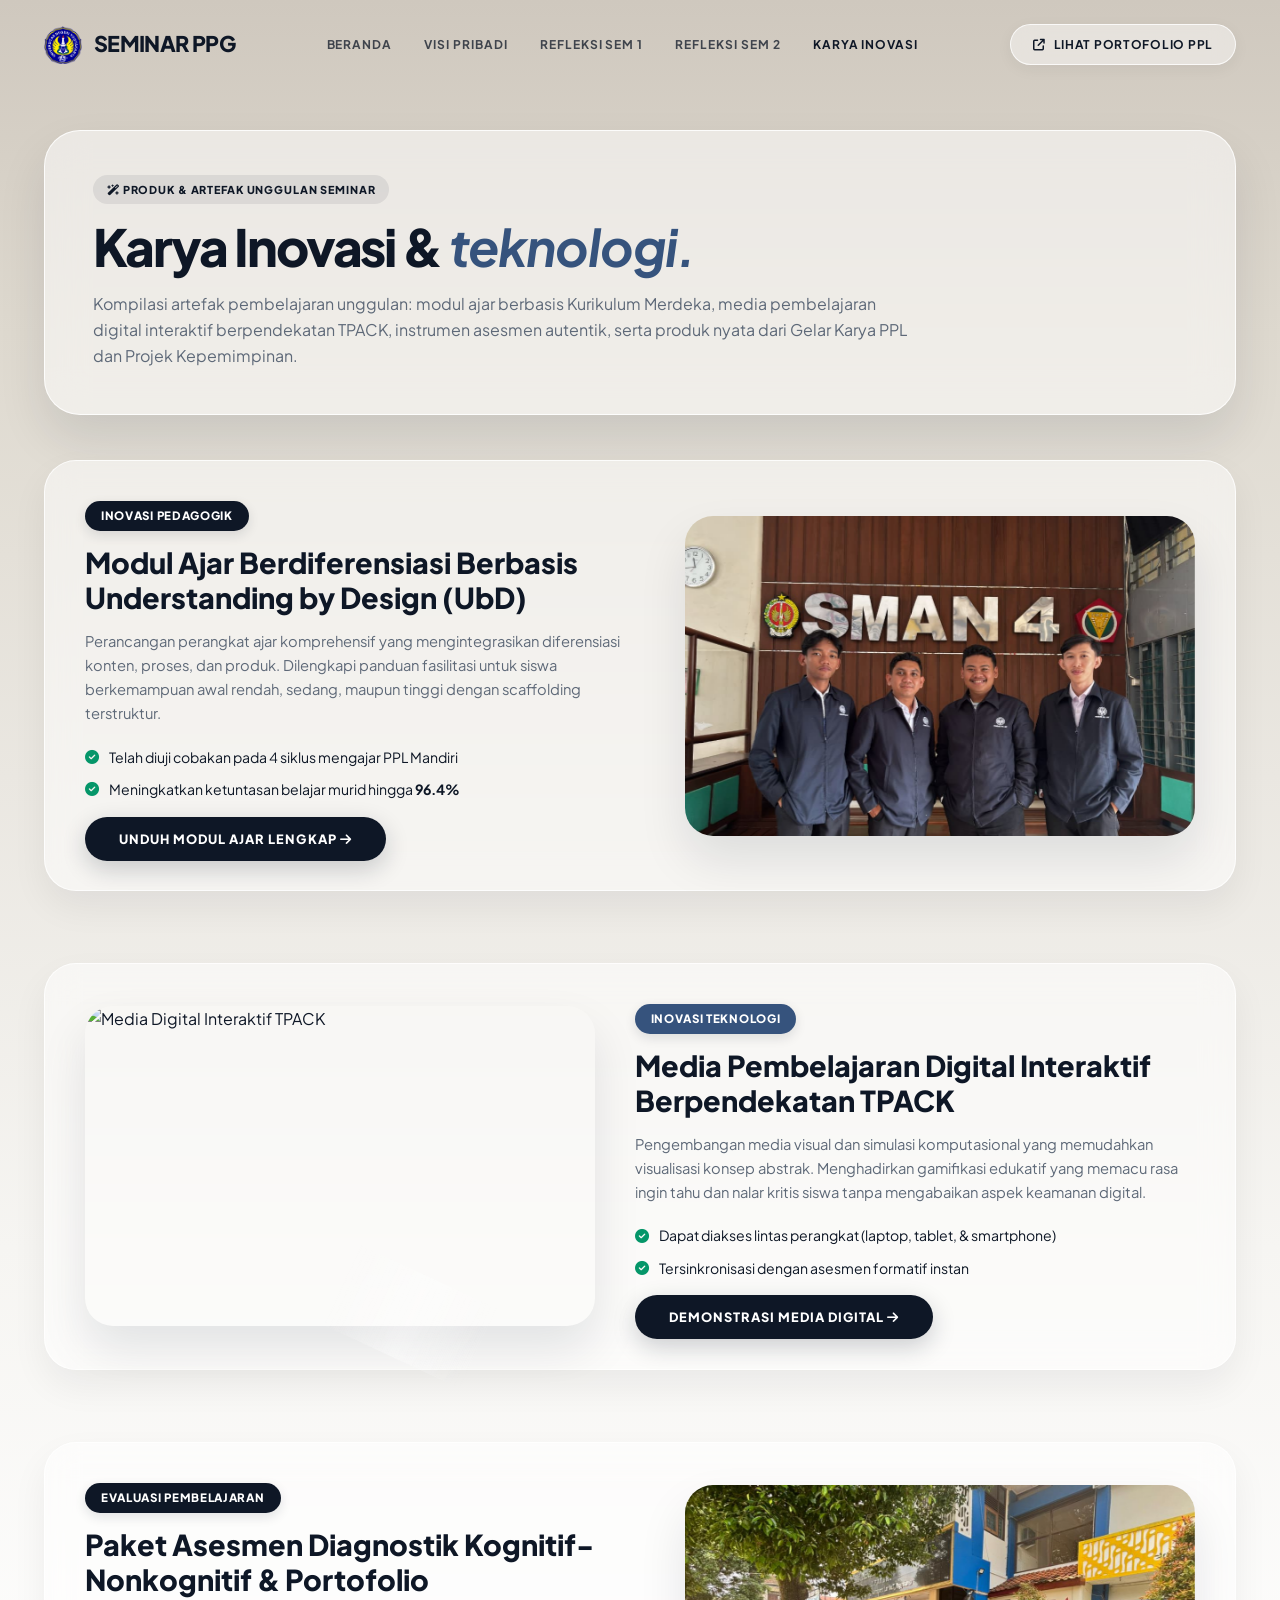
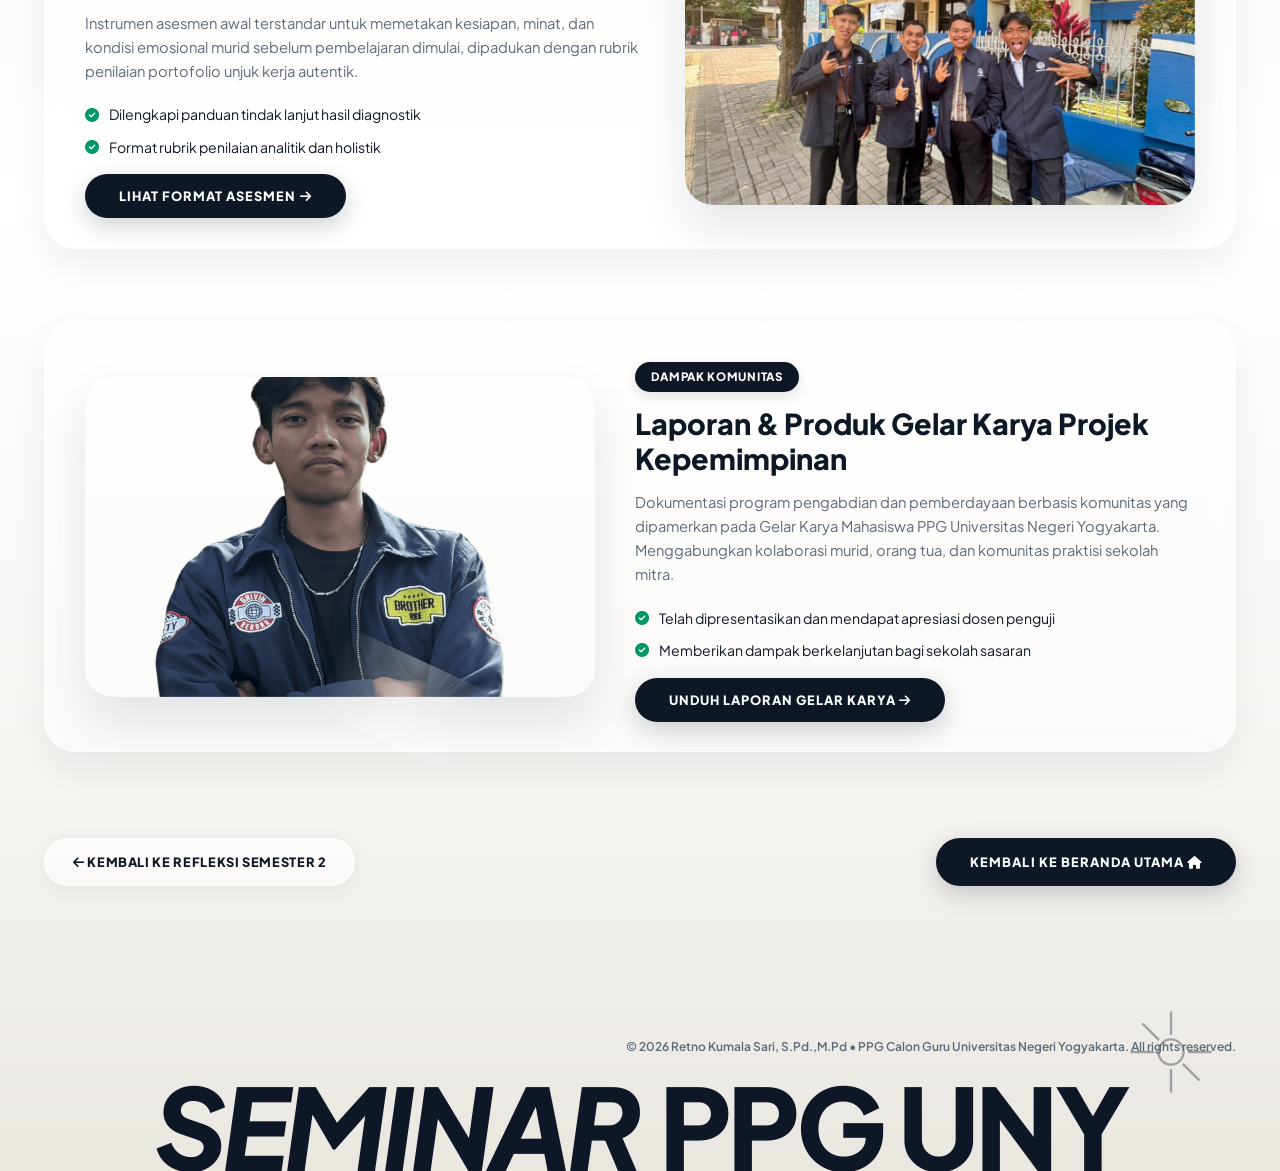
==== commit 1470e8c2: "Update1" ====
--- a/karya.html
+++ b/karya.html
@@ -42,7 +42,7 @@
     <header class="site-header" id="siteHeader">
       <div class="container nav-wrapper">
         <a href="index.html" class="brand-logo">
-          <img src="images/Logo Uny outlitne.png" alt="Logo UNY" class="brand-logo-img" />
+          <img src="images/logo_uny.png" alt="Logo UNY" class="brand-logo-img" />
           <span>SEMINAR PPG</span>
         </a>
 
@@ -71,11 +71,10 @@
           <div>
             <span class="tag-system-updates"><i class="fa-solid fa-wand-magic-sparkles"></i> PRODUK &amp; ARTEFAK UNGGULAN SEMINAR</span>
           </div>
-          <h1>
-            Karya Inovasi &amp; <span class="text-italic-accent">teknologi.</span>
-          </h1>
+          <h1>Karya Inovasi &amp; <span class="text-italic-accent">teknologi.</span></h1>
           <p>
-            Kompilasi artefak pembelajaran unggulan: modul ajar berbasis Kurikulum Merdeka, media pembelajaran digital interaktif berpendekatan TPACK, instrumen asesmen autentik, serta produk nyata dari Gelar Karya PPL dan Projek Kepemimpinan.
+            Kompilasi artefak pembelajaran unggulan: modul ajar berbasis Kurikulum Merdeka, media pembelajaran digital interaktif berpendekatan TPACK, instrumen asesmen autentik, serta produk nyata dari Gelar Karya PPL dan Projek
+            Kepemimpinan.
           </p>
         </div>
 
@@ -86,11 +85,10 @@
             <div style="display: grid; grid-template-columns: 1.1fr 1fr; gap: 40px; align-items: center">
               <div>
                 <span class="sem-badge-pill" style="margin-bottom: 14px; display: inline-block">INOVASI PEDAGOGIK</span>
-                <h2 style="font-size: 1.8rem; font-weight: 800; color: var(--deep-navy); margin-bottom: 14px; line-height: 1.2">
-                  Modul Ajar Berdiferensiasi Berbasis Understanding by Design (UbD)
-                </h2>
+                <h2 style="font-size: 1.8rem; font-weight: 800; color: var(--deep-navy); margin-bottom: 14px; line-height: 1.2">Modul Ajar Berdiferensiasi Berbasis Understanding by Design (UbD)</h2>
                 <p style="font-size: 0.92rem; color: var(--text-muted); line-height: 1.65; margin-bottom: 20px">
-                  Perancangan perangkat ajar komprehensif yang mengintegrasikan diferensiasi konten, proses, dan produk. Dilengkapi panduan fasilitasi untuk siswa berkemampuan awal rendah, sedang, maupun tinggi dengan scaffolding terstruktur.
+                  Perancangan perangkat ajar komprehensif yang mengintegrasikan diferensiasi konten, proses, dan produk. Dilengkapi panduan fasilitasi untuk siswa berkemampuan awal rendah, sedang, maupun tinggi dengan scaffolding
+                  terstruktur.
                 </p>
                 <div style="display: flex; flex-direction: column; gap: 10px; margin-bottom: 24px">
                   <div style="display: flex; align-items: center; gap: 10px; font-size: 0.88rem; color: var(--deep-navy)">
@@ -121,9 +119,7 @@
               </div>
               <div>
                 <span class="sem-badge-pill" style="margin-bottom: 14px; display: inline-block; background: var(--slate-blue)">INOVASI TEKNOLOGI</span>
-                <h2 style="font-size: 1.8rem; font-weight: 800; color: var(--deep-navy); margin-bottom: 14px; line-height: 1.2">
-                  Media Pembelajaran Digital Interaktif Berpendekatan TPACK
-                </h2>
+                <h2 style="font-size: 1.8rem; font-weight: 800; color: var(--deep-navy); margin-bottom: 14px; line-height: 1.2">Media Pembelajaran Digital Interaktif Berpendekatan TPACK</h2>
                 <p style="font-size: 0.92rem; color: var(--text-muted); line-height: 1.65; margin-bottom: 20px">
                   Pengembangan media visual dan simulasi komputasional yang memudahkan visualisasi konsep abstrak. Menghadirkan gamifikasi edukatif yang memacu rasa ingin tahu dan nalar kritis siswa tanpa mengabaikan aspek keamanan digital.
                 </p>
@@ -150,9 +146,7 @@
             <div style="display: grid; grid-template-columns: 1.1fr 1fr; gap: 40px; align-items: center">
               <div>
                 <span class="sem-badge-pill" style="margin-bottom: 14px; display: inline-block">EVALUASI PEMBELAJARAN</span>
-                <h2 style="font-size: 1.8rem; font-weight: 800; color: var(--deep-navy); margin-bottom: 14px; line-height: 1.2">
-                  Paket Asesmen Diagnostik Kognitif-Nonkognitif &amp; Portofolio
-                </h2>
+                <h2 style="font-size: 1.8rem; font-weight: 800; color: var(--deep-navy); margin-bottom: 14px; line-height: 1.2">Paket Asesmen Diagnostik Kognitif-Nonkognitif &amp; Portofolio</h2>
                 <p style="font-size: 0.92rem; color: var(--text-muted); line-height: 1.65; margin-bottom: 20px">
                   Instrumen asesmen awal terstandar untuk memetakan kesiapan, minat, dan kondisi emosional murid sebelum pembelajaran dimulai, dipadukan dengan rubrik penilaian portofolio unjuk kerja autentik.
                 </p>
@@ -185,11 +179,10 @@
               </div>
               <div>
                 <span class="sem-badge-pill" style="margin-bottom: 14px; display: inline-block">DAMPAK KOMUNITAS</span>
-                <h2 style="font-size: 1.8rem; font-weight: 800; color: var(--deep-navy); margin-bottom: 14px; line-height: 1.2">
-                  Laporan &amp; Produk Gelar Karya Projek Kepemimpinan
-                </h2>
+                <h2 style="font-size: 1.8rem; font-weight: 800; color: var(--deep-navy); margin-bottom: 14px; line-height: 1.2">Laporan &amp; Produk Gelar Karya Projek Kepemimpinan</h2>
                 <p style="font-size: 0.92rem; color: var(--text-muted); line-height: 1.65; margin-bottom: 20px">
-                  Dokumentasi program pengabdian dan pemberdayaan berbasis komunitas yang dipamerkan pada Gelar Karya Mahasiswa PPG Universitas Negeri Yogyakarta. Menggabungkan kolaborasi murid, orang tua, dan komunitas praktisi sekolah mitra.
+                  Dokumentasi program pengabdian dan pemberdayaan berbasis komunitas yang dipamerkan pada Gelar Karya Mahasiswa PPG Universitas Negeri Yogyakarta. Menggabungkan kolaborasi murid, orang tua, dan komunitas praktisi sekolah
+                  mitra.
                 </p>
                 <div style="display: flex; flex-direction: column; gap: 10px; margin-bottom: 24px">
                   <div style="display: flex; align-items: center; gap: 10px; font-size: 0.88rem; color: var(--deep-navy)">
@@ -297,25 +290,27 @@
         scrollTicking = false;
       }
 
-      window.addEventListener("scroll", () => {
-        if (!scrollTicking) {
-          window.requestAnimationFrame(updateScrollRotation);
-          scrollTicking = true;
-        }
-      }, { passive: true });
+      window.addEventListener(
+        "scroll",
+        () => {
+          if (!scrollTicking) {
+            window.requestAnimationFrame(updateScrollRotation);
+            scrollTicking = true;
+          }
+        },
+        { passive: true },
+      );
 
       // Scroll Reveal System using IntersectionObserver
       document.addEventListener("DOMContentLoaded", () => {
         updateScrollRotation();
 
-        const revealElements = document.querySelectorAll(
-          ".reveal-fade-up, .reveal-fade-left, .reveal-fade-right, .reveal-scale"
-        );
+        const revealElements = document.querySelectorAll(".reveal-fade-up, .reveal-fade-left, .reveal-fade-right, .reveal-scale");
 
         if ("IntersectionObserver" in window) {
           const observerOptions = {
             threshold: 0.1,
-            rootMargin: "0px 0px -40px 0px"
+            rootMargin: "0px 0px -40px 0px",
           };
 
           const observer = new IntersectionObserver((entries, obs) => {
@@ -323,9 +318,7 @@
               if (entry.isIntersecting) {
                 entry.target.classList.add("is-revealed");
 
-                const countUps = entry.target.classList.contains("count-up")
-                  ? [entry.target]
-                  : entry.target.querySelectorAll(".count-up");
+                const countUps = entry.target.classList.contains("count-up") ? [entry.target] : entry.target.querySelectorAll(".count-up");
                 countUps.forEach(animateCountUp);
 
                 obs.unobserve(entry.target);
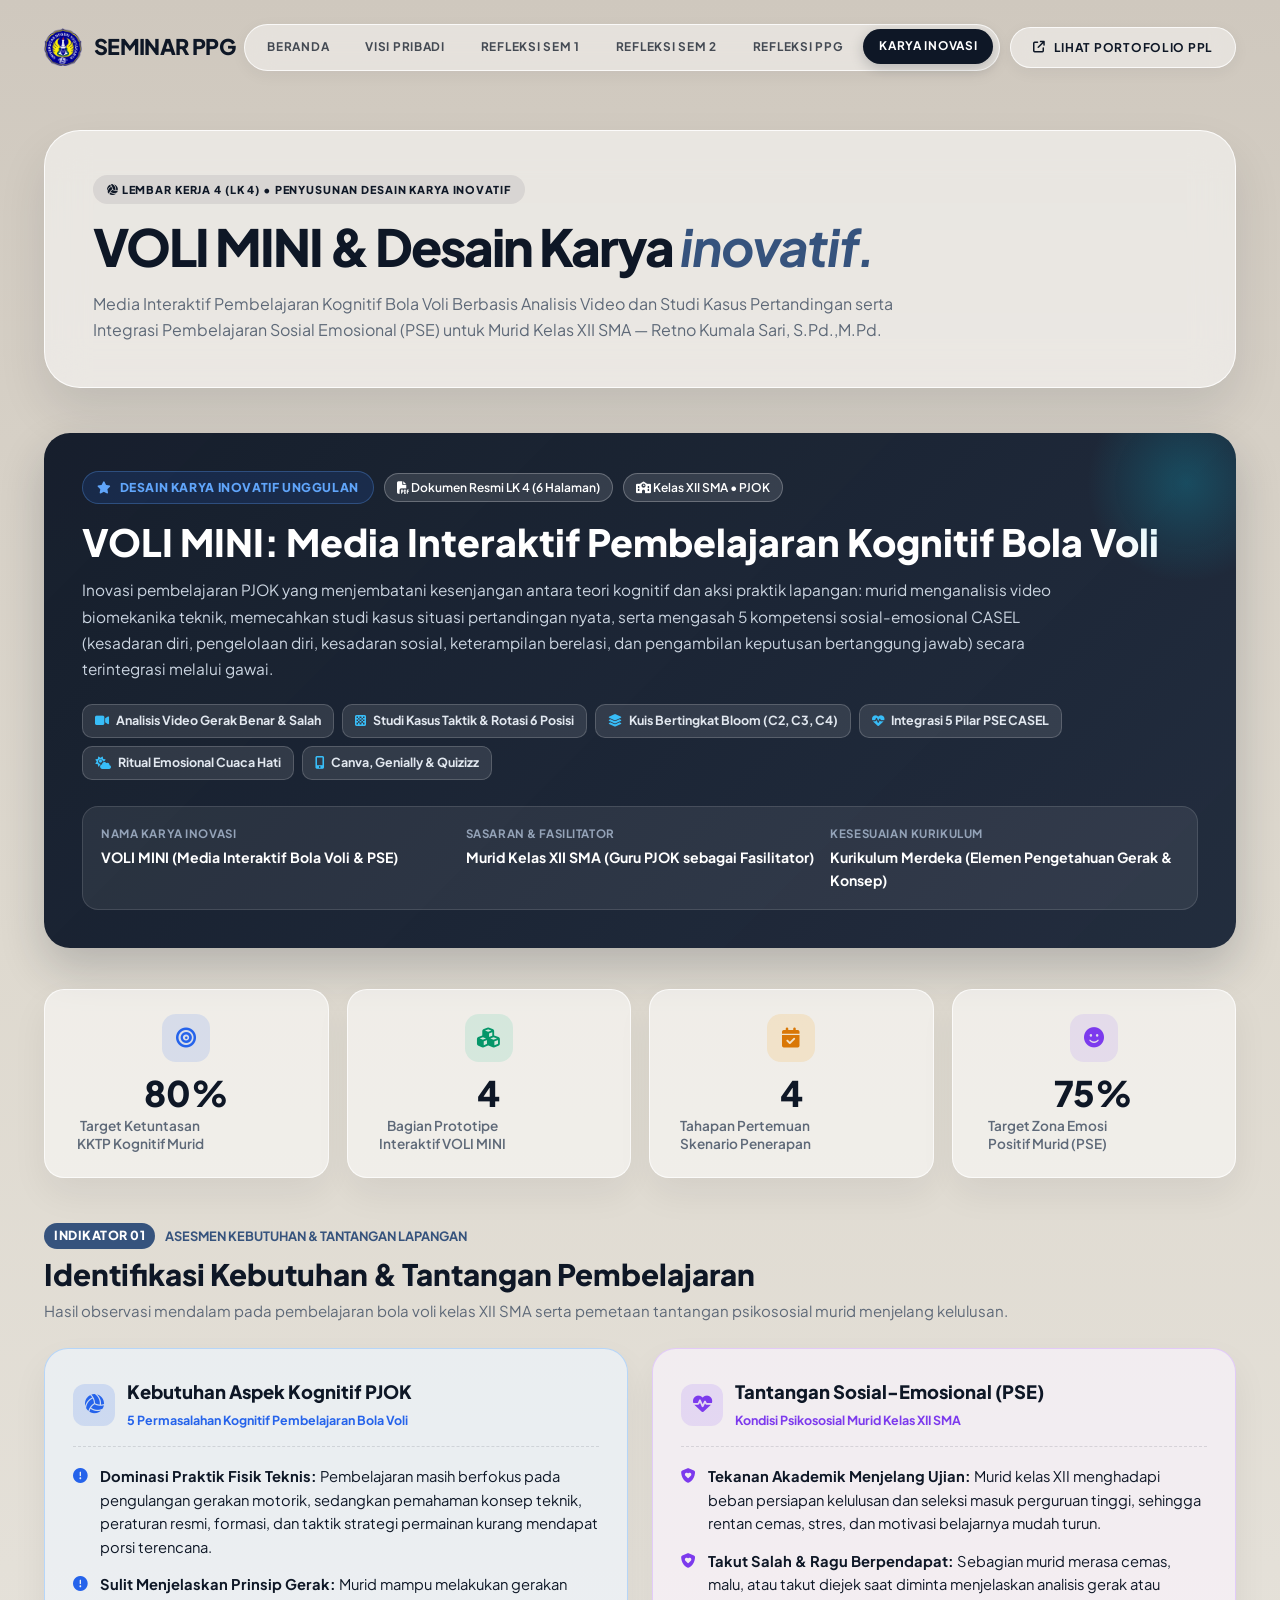
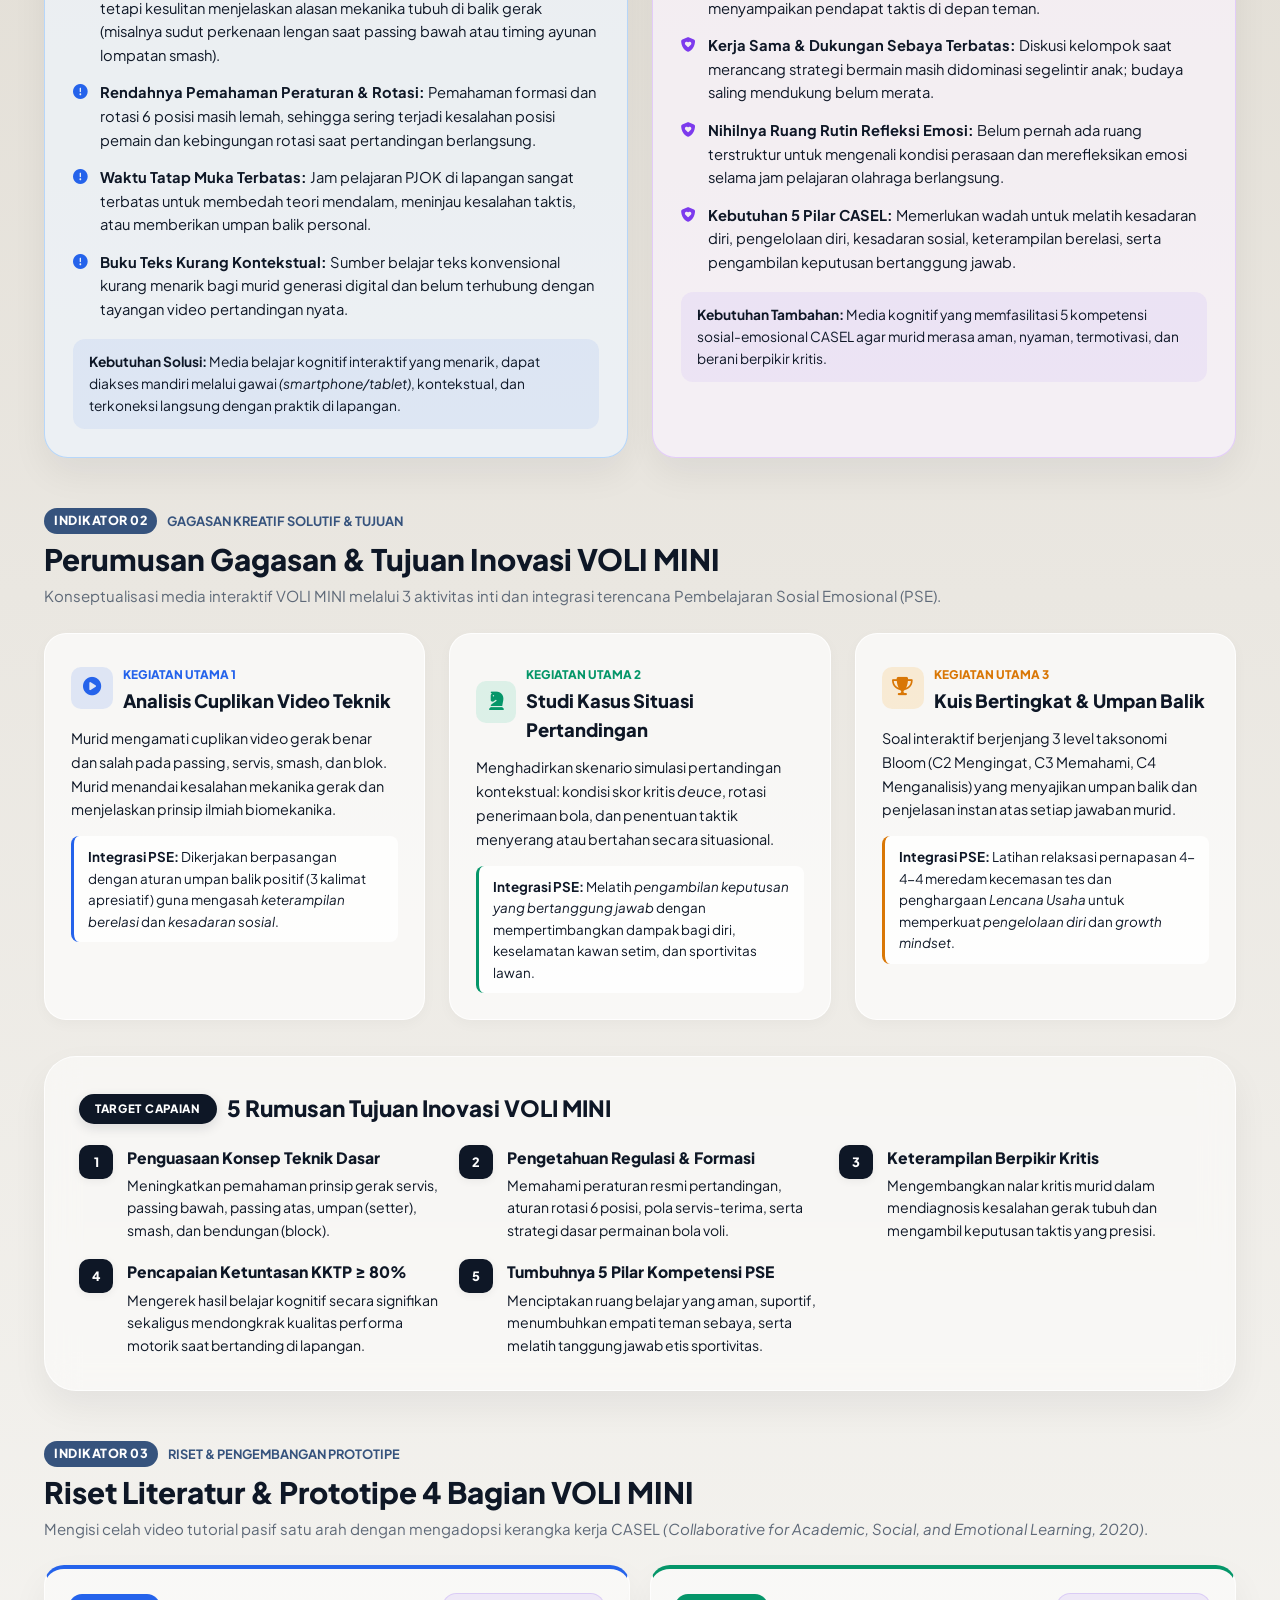
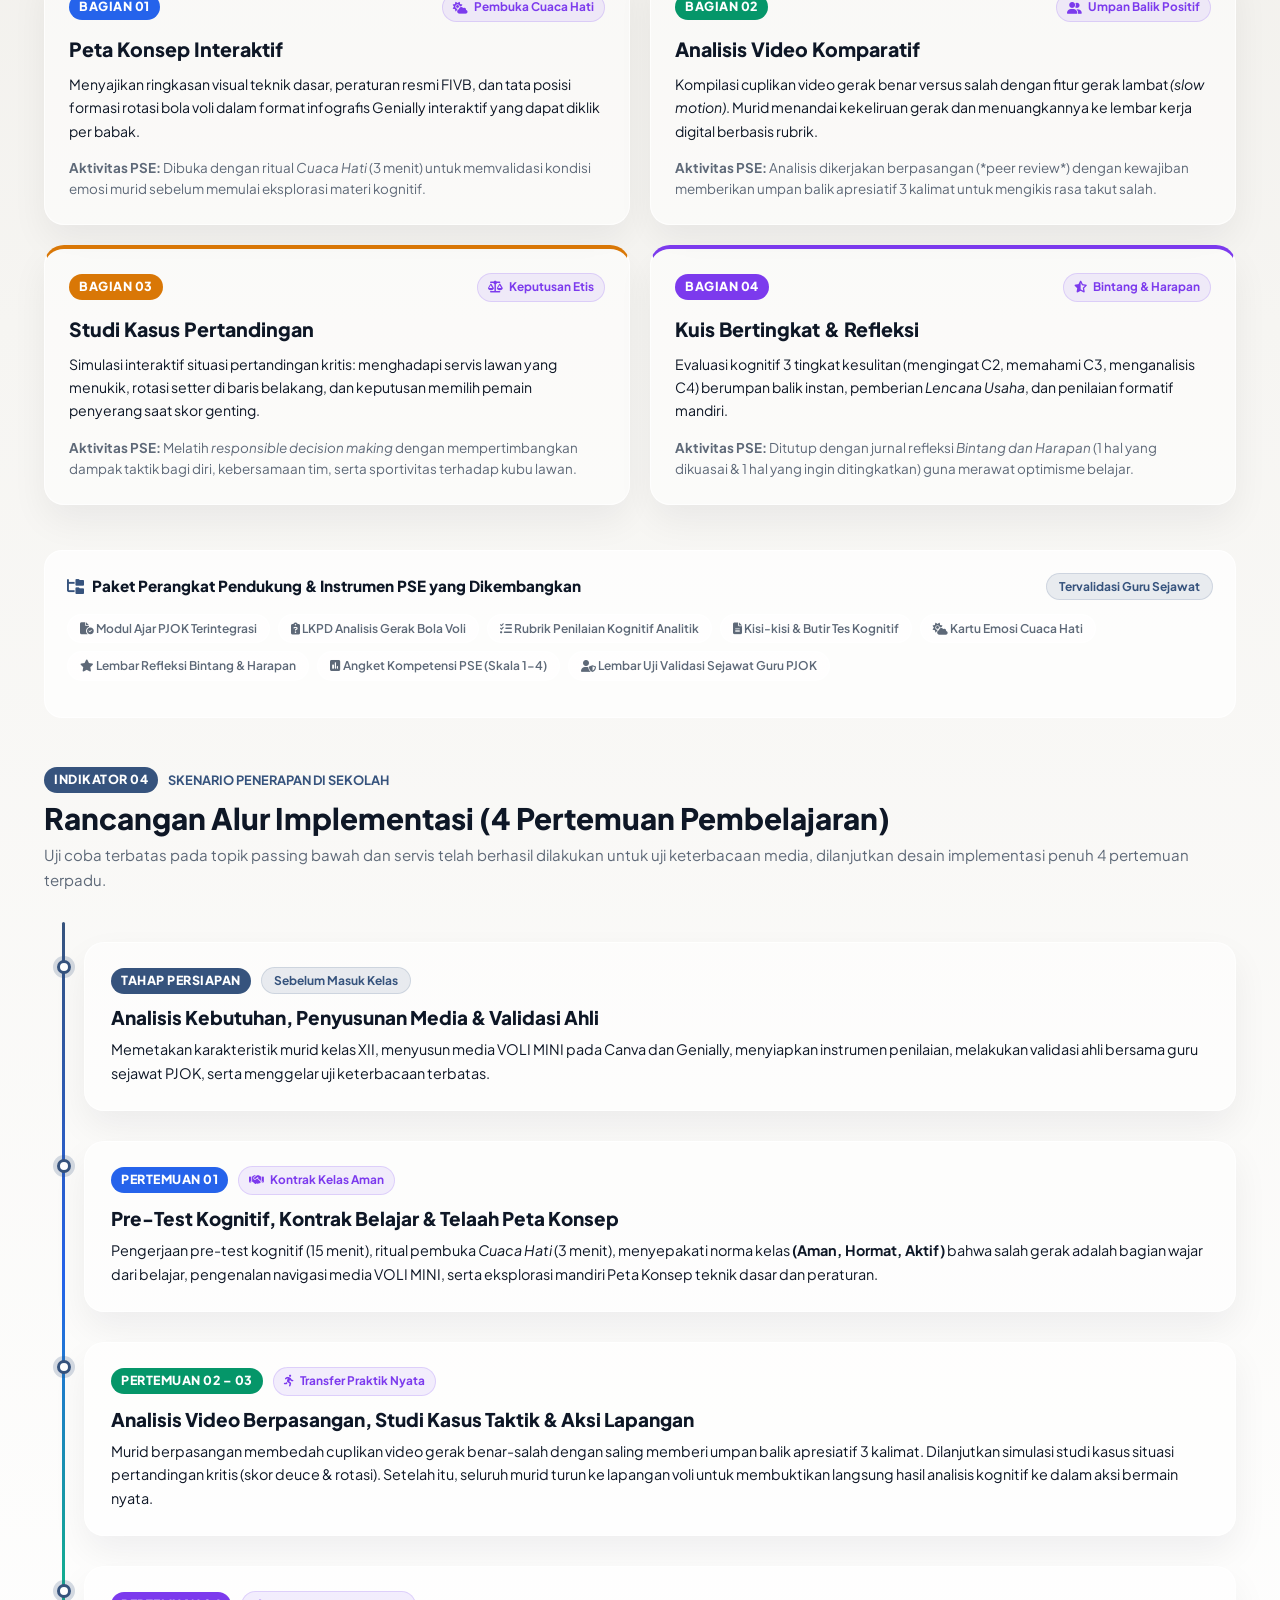
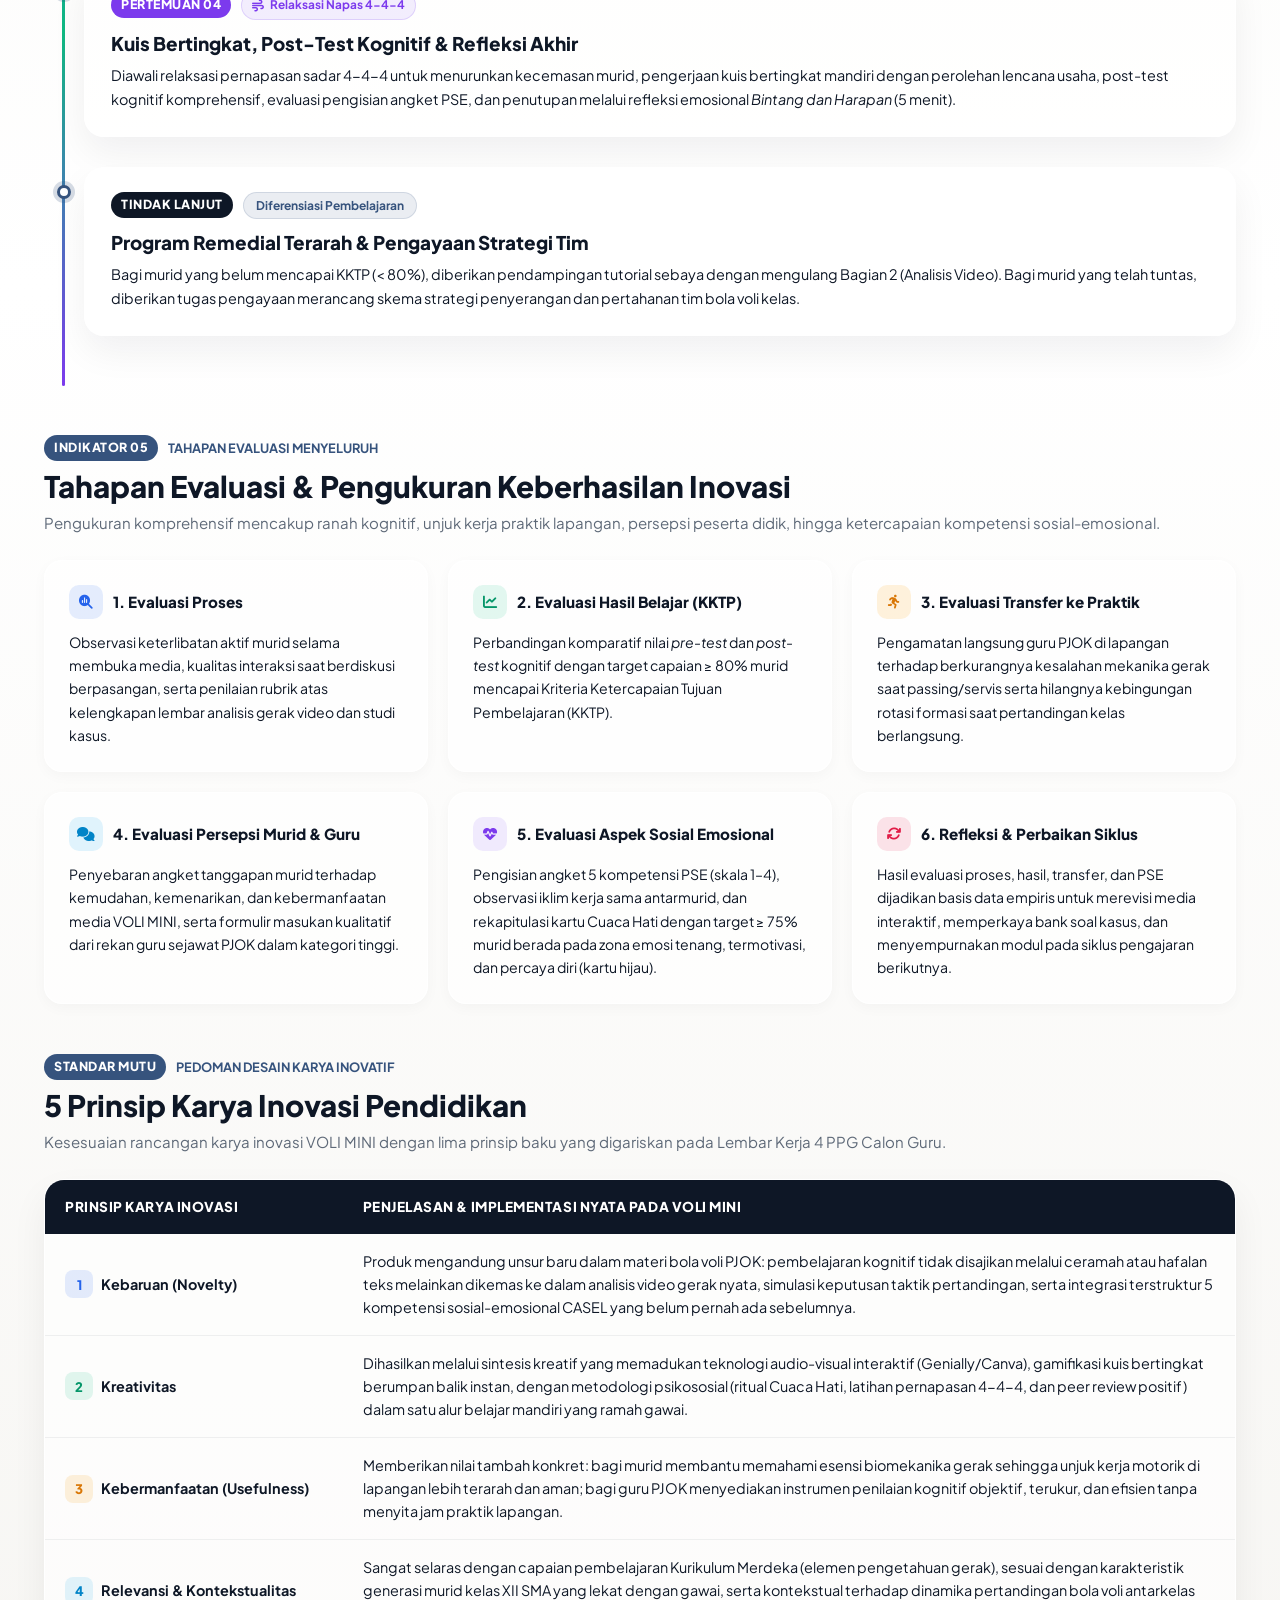
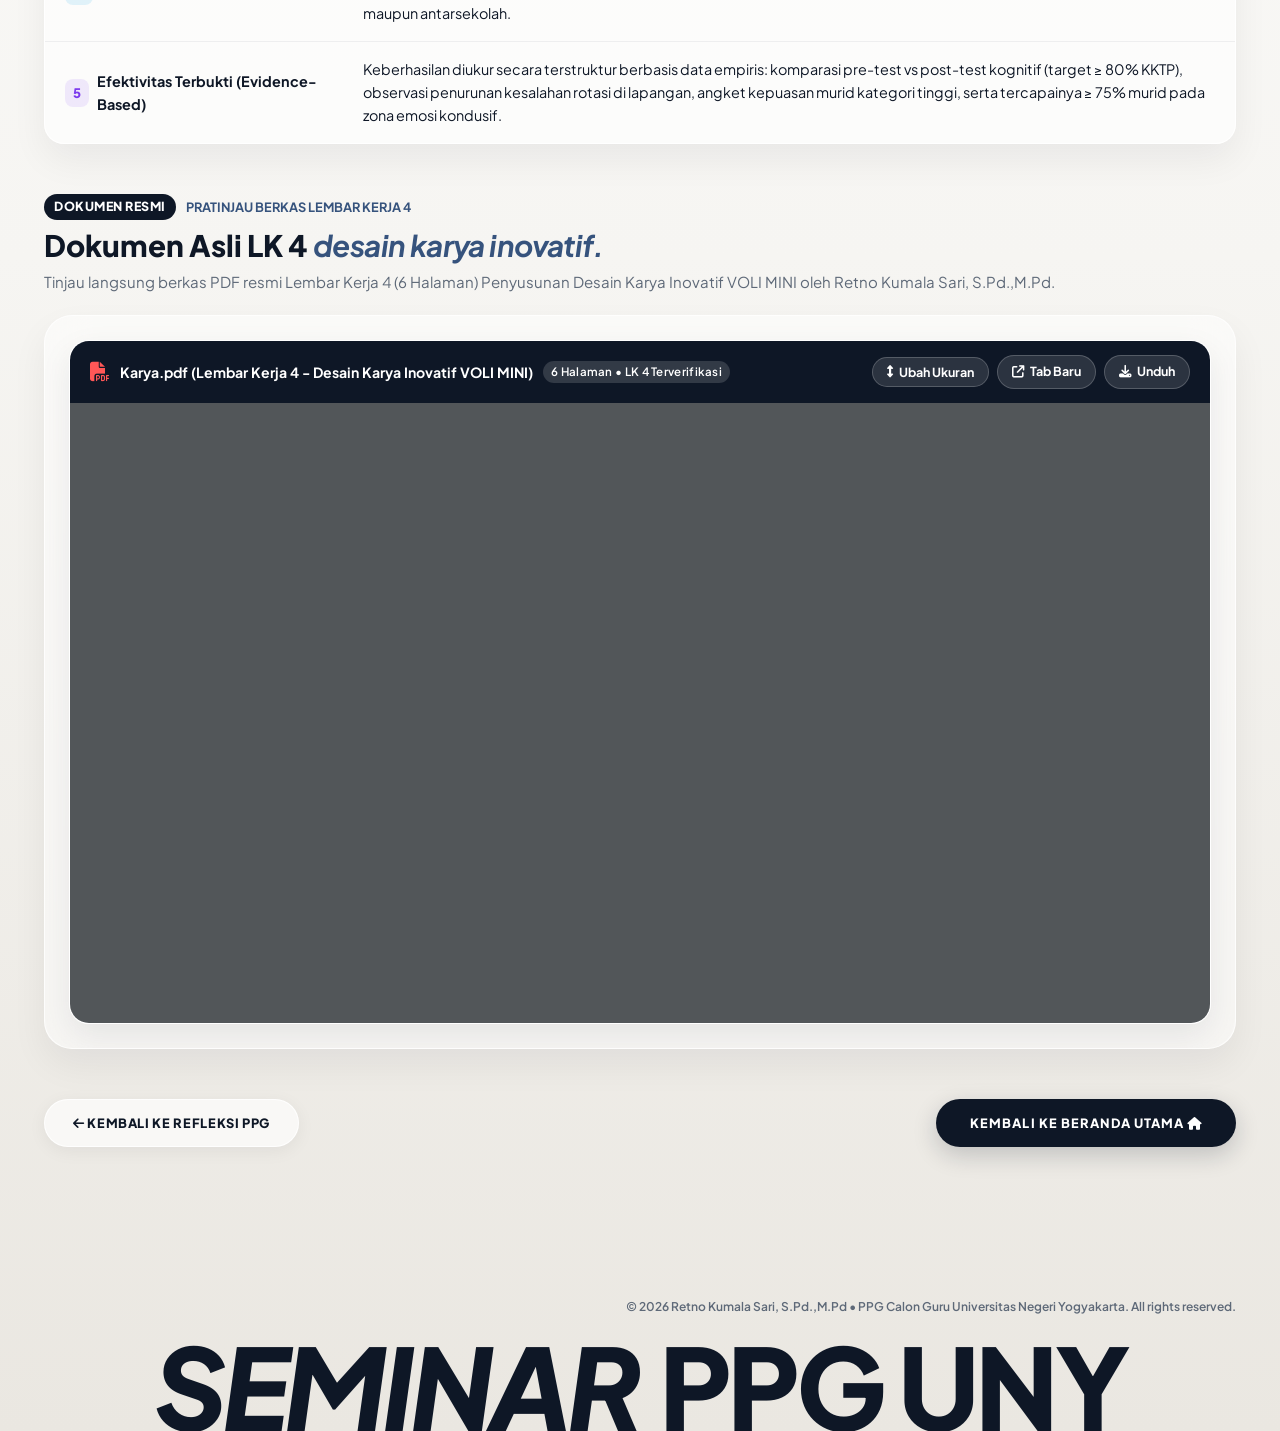
==== commit 9b5ed457: "Update.KI" ====
--- a/karya.html
+++ b/karya.html
@@ -3,35 +3,39 @@
   <head>
     <meta charset="UTF-8" />
     <meta name="viewport" content="width=device-width, initial-scale=1.0" />
-    <title>Karya Inovasi Pembelajaran | Retno Kumala Sari, S.Pd.,M.Pd — PPG Calon Guru UNY</title>
-    <meta name="description" content="Karya Inovasi, Modul Ajar Berdiferensiasi, & Media Pembelajaran Digital - Retno Kumala Sari, S.Pd.,M.Pd, PPG Calon Guru UNY 2026." />
-
-    <link rel="shortcut icon" href="images/Logo Uny outlitne.png" type="image/x-icon" />
-
-    <!-- Google Fonts: Plus Jakarta Sans & Caveat -->
+    <title>Karya Inovasi (LK 4) - VOLI MINI | Seminar PPG Retno Kumala Sari</title>
+    <!-- Google Fonts & Font Awesome Icons -->
     <link rel="preconnect" href="https://fonts.googleapis.com" />
     <link rel="preconnect" href="https://fonts.gstatic.com" crossorigin />
-    <link href="https://fonts.googleapis.com/css2?family=Plus+Jakarta+Sans:ital,wght@0,300;0,400;0,500;0,600;0,700;0,800;1,400;1,600;1,700;1,800&family=Caveat:wght@600&display=swap" rel="stylesheet" />
-
-    <!-- FontAwesome 6 -->
-    <link rel="stylesheet" href="https://cdnjs.cloudflare.com/ajax/libs/font-awesome/6.5.1/css/all.min.css" />
-
-    <!-- Main Stylesheet -->
+    <link href="https://fonts.googleapis.com/css2?family=Plus+Jakarta+Sans:ital,wght@0,300;0,400;0,500;0,600;0,700;0,800;1,400;1,700;1,800&display=swap" rel="stylesheet" />
+    <link rel="stylesheet" href="https://cdnjs.cloudflare.com/ajax/libs/font-awesome/6.4.0/css/all.min.css" />
+    <!-- Custom CSS -->
     <link rel="stylesheet" href="css/style.css" />
   </head>
-
   <body>
-    <!-- SVG Sunburst Definition -->
-    <svg style="display: none">
+    <!-- SVG Definitions for Reusable Sunburst Icons -->
+    <svg style="display: none" aria-hidden="true">
       <defs>
         <g id="sunburst-shape">
-          <circle cx="50" cy="50" r="14" fill="none" stroke="currentColor" stroke-width="2.5" />
-          <line x1="50" y1="30" x2="50" y2="6" stroke="currentColor" stroke-width="2.6" stroke-linecap="round" />
-          <line x1="50" y1="70" x2="50" y2="94" stroke="currentColor" stroke-width="2.6" stroke-linecap="round" />
-          <line x1="30" y1="50" x2="6" y2="50" stroke="currentColor" stroke-width="2.6" stroke-linecap="round" />
-          <line x1="70" y1="50" x2="94" y2="50" stroke="currentColor" stroke-width="2.6" stroke-linecap="round" />
+          <!-- 8 Main spokes -->
+          <line x1="50" y1="20" x2="50" y2="4" stroke="currentColor" stroke-width="2.6" stroke-linecap="round" />
+          <line x1="50" y1="80" x2="50" y2="96" stroke="currentColor" stroke-width="2.6" stroke-linecap="round" />
+          <line x1="20" y1="50" x2="4" y2="50" stroke="currentColor" stroke-width="2.6" stroke-linecap="round" />
+          <line x1="80" y1="50" x2="96" y2="50" stroke="currentColor" stroke-width="2.6" stroke-linecap="round" />
+          <!-- 8 Diagonal spokes -->
           <line x1="36" y1="36" x2="19" y2="19" stroke="currentColor" stroke-width="2.6" stroke-linecap="round" />
           <line x1="64" y1="64" x2="81" y2="81" stroke="currentColor" stroke-width="2.6" stroke-linecap="round" />
+          <line x1="36" y1="64" x2="19" y2="81" stroke="currentColor" stroke-width="2.6" stroke-linecap="round" />
+          <line x1="64" y1="36" x2="81" y2="19" stroke="currentColor" stroke-width="2.6" stroke-linecap="round" />
+          <!-- 8 Angled spokes -->
+          <line x1="42" y1="32" x2="33" y2="11" stroke="currentColor" stroke-width="2.2" stroke-linecap="round" />
+          <line x1="58" y1="68" x2="67" y2="89" stroke="currentColor" stroke-width="2.2" stroke-linecap="round" />
+          <line x1="58" y1="32" x2="67" y2="11" stroke="currentColor" stroke-width="2.2" stroke-linecap="round" />
+          <line x1="42" y1="68" x2="33" y2="89" stroke="currentColor" stroke-width="2.2" stroke-linecap="round" />
+          <line x1="32" y1="42" x2="11" y2="33" stroke="currentColor" stroke-width="2.2" stroke-linecap="round" />
+          <line x1="68" y1="58" x2="89" y2="67" stroke="currentColor" stroke-width="2.2" stroke-linecap="round" />
+          <line x1="32" y1="58" x2="11" y2="67" stroke="currentColor" stroke-width="2.2" stroke-linecap="round" />
+          <line x1="68" y1="42" x2="89" y2="33" stroke="currentColor" stroke-width="2.2" stroke-linecap="round" />
         </g>
       </defs>
     </svg>
@@ -46,168 +50,841 @@
           <span>SEMINAR PPG</span>
         </a>
 
-        <nav class="nav-links">
-          <a href="index.html" class="nav-link">BERANDA</a>
-          <a href="visi.html" class="nav-link">VISI PRIBADI</a>
-          <a href="sem1.html" class="nav-link">REFLEKSI SEM 1</a>
-          <a href="sem2.html" class="nav-link">REFLEKSI SEM 2</a>
-          <a href="karya.html" class="nav-link active">KARYA INOVASI</a>
+        <!-- Menu Navigasi (Desktop Capsule / Mobile Offcanvas Glass Menu) -->
+        <nav class="nav-links" id="navLinks" aria-label="Main Navigation">
+          <a href="index.html" class="nav-link">
+            <span>BERANDA</span>
+            <i class="fa-solid fa-chevron-right mobile-nav-arrow"></i>
+          </a>
+          <a href="visi.html" class="nav-link">
+            <span>VISI PRIBADI</span>
+            <i class="fa-solid fa-chevron-right mobile-nav-arrow"></i>
+          </a>
+          <a href="sem1.html" class="nav-link">
+            <span>REFLEKSI SEM 1</span>
+            <i class="fa-solid fa-chevron-right mobile-nav-arrow"></i>
+          </a>
+          <a href="sem2.html" class="nav-link">
+            <span>REFLEKSI SEM 2</span>
+            <i class="fa-solid fa-chevron-right mobile-nav-arrow"></i>
+          </a>
+          <a href="refleksi.html" class="nav-link">
+            <span>REFLEKSI PPG</span>
+            <i class="fa-solid fa-chevron-right mobile-nav-arrow"></i>
+          </a>
+          <a href="karya.html" class="nav-link active">
+            <span>KARYA INOVASI</span>
+            <i class="fa-solid fa-chevron-right mobile-nav-arrow"></i>
+          </a>
+
+          <!-- Mobile Only CTA inside Drawer -->
+          <div class="mobile-nav-cta">
+            <a href="https://e-portofolio-ppg-retno.vercel.app/" target="_blank" class="nav-contact-btn mobile-cta-full">
+              <i class="fa-solid fa-arrow-up-right-from-square"></i>
+              <span>LIHAT PORTOFOLIO PPL</span>
+            </a>
+          </div>
         </nav>
 
-        <a href="https://e-portofolio-ppg-retno.vercel.app/" target="_blank" class="nav-contact-btn">
-          <i class="fa-solid fa-arrow-up-right-from-square"></i>
-          <span>LIHAT PORTOFOLIO PPL</span>
-        </a>
+        <!-- Right Side: Desktop CTA & Hamburger Button -->
+        <div class="nav-actions-group">
+          <a href="https://e-portofolio-ppg-retno.vercel.app/" target="_blank" class="nav-contact-btn desktop-only-btn">
+            <i class="fa-solid fa-arrow-up-right-from-square"></i>
+            <span>LIHAT PORTOFOLIO PPL</span>
+          </a>
+
+          <!-- Hamburger Toggle Button (Mobile & Tablet) -->
+          <button class="nav-toggle-btn" id="navToggleBtn" type="button" aria-label="Buka Menu Navigasi" aria-expanded="false" aria-controls="navLinks">
+            <i class="fa-solid fa-bars"></i>
+          </button>
+        </div>
       </div>
     </header>
 
+    <!-- Backdrop for Mobile / Tablet Menu -->
+    <div class="nav-backdrop" id="navBackdrop"></div>
+
     <!-- ==========================================================================
-         MAIN CONTENT: KARYA INOVASI PEMBELAJARAN
+         MAIN CONTENT: KARYA INOVASI PEMBELAJARAN (LK 4)
          ========================================================================== -->
     <main class="subpage-main">
       <div class="container">
         <!-- Page Intro Banner -->
         <div class="page-intro-banner reveal-fade-up">
           <div>
-            <span class="tag-system-updates"><i class="fa-solid fa-wand-magic-sparkles"></i> PRODUK &amp; ARTEFAK UNGGULAN SEMINAR</span>
-          </div>
-          <h1>Karya Inovasi &amp; <span class="text-italic-accent">teknologi.</span></h1>
+            <span class="tag-system-updates"><i class="fa-solid fa-volleyball"></i> LEMBAR KERJA 4 (LK 4) • PENYUSUNAN DESAIN KARYA INOVATIF</span>
+          </div>
+          <h1>
+            VOLI MINI &amp; Desain Karya <span class="text-italic-accent">inovatif.</span>
+          </h1>
           <p>
-            Kompilasi artefak pembelajaran unggulan: modul ajar berbasis Kurikulum Merdeka, media pembelajaran digital interaktif berpendekatan TPACK, instrumen asesmen autentik, serta produk nyata dari Gelar Karya PPL dan Projek
-            Kepemimpinan.
+            Media Interaktif Pembelajaran Kognitif Bola Voli Berbasis Analisis Video dan Studi Kasus Pertandingan serta Integrasi Pembelajaran Sosial Emosional (PSE) untuk Murid Kelas XII SMA — Retno Kumala Sari, S.Pd.,M.Pd.
           </p>
         </div>
 
-        <!-- 4 Inovasi Unggulan Detail Cards -->
-        <div style="display: flex; flex-direction: column; gap: 36px">
-          <!-- Inovasi 1: Modul Ajar Berdiferensiasi -->
-          <div class="card-glass-block reveal-fade-up delay-100">
-            <div style="display: grid; grid-template-columns: 1.1fr 1fr; gap: 40px; align-items: center">
+        <!-- ======================================================================
+             HERO SPOTLIGHT CARD: IDENTITAS DESAIN KARYA INOVATIF
+             ====================================================================== -->
+        <div class="turning-point-spotlight reveal-fade-up delay-100" style="margin-bottom: 40px">
+          <div style="display: flex; gap: 10px; align-items: center; margin-bottom: 14px; flex-wrap: wrap">
+            <span class="volimini-hero-badge"><i class="fa-solid fa-star"></i> DESAIN KARYA INOVATIF UNGGULAN</span>
+            <span class="sem-count-tag" style="background: rgba(255, 255, 255, 0.12); color: #ffffff; border-color: rgba(255, 255, 255, 0.25)">
+              <i class="fa-solid fa-file-pdf"></i> Dokumen Resmi LK 4 (6 Halaman)
+            </span>
+            <span class="sem-count-tag" style="background: rgba(255, 255, 255, 0.12); color: #ffffff; border-color: rgba(255, 255, 255, 0.25)">
+              <i class="fa-solid fa-school"></i> Kelas XII SMA • PJOK
+            </span>
+          </div>
+
+          <h2 style="font-size: clamp(1.6rem, 3.2vw, 2.35rem); font-weight: 800; line-height: 1.25; margin-bottom: 12px; color: #ffffff">
+            VOLI MINI: Media Interaktif Pembelajaran Kognitif Bola Voli
+          </h2>
+          <p style="font-size: 0.96rem; color: #cbd5e1; line-height: 1.7; max-width: 980px; margin-bottom: 22px">
+            Inovasi pembelajaran PJOK yang menjembatani kesenjangan antara teori kognitif dan aksi praktik lapangan: murid menganalisis video biomekanika teknik, memecahkan studi kasus situasi pertandingan nyata, serta mengasah 5 kompetensi sosial-emosional CASEL (kesadaran diri, pengelolaan diri, kesadaran sosial, keterampilan berelasi, dan pengambilan keputusan bertanggung jawab) secara terintegrasi melalui gawai.
+          </p>
+
+          <!-- Feature Pills -->
+          <div style="display: flex; flex-wrap: wrap; gap: 8px; margin-bottom: 26px">
+            <span class="volimini-feature-pill"><i class="fa-solid fa-video"></i> Analisis Video Gerak Benar &amp; Salah</span>
+            <span class="volimini-feature-pill"><i class="fa-solid fa-chess-board"></i> Studi Kasus Taktik &amp; Rotasi 6 Posisi</span>
+            <span class="volimini-feature-pill"><i class="fa-solid fa-layer-group"></i> Kuis Bertingkat Bloom (C2, C3, C4)</span>
+            <span class="volimini-feature-pill"><i class="fa-solid fa-heart-pulse"></i> Integrasi 5 Pilar PSE CASEL</span>
+            <span class="volimini-feature-pill"><i class="fa-solid fa-cloud-sun"></i> Ritual Emosional Cuaca Hati</span>
+            <span class="volimini-feature-pill"><i class="fa-solid fa-mobile-screen-button"></i> Canva, Genially &amp; Quizizz</span>
+          </div>
+
+          <!-- Quick Identitas Meta Grid -->
+          <div style="display: grid; grid-template-columns: repeat(auto-fit, minmax(260px, 1fr)); gap: 16px; background: rgba(255, 255, 255, 0.07); padding: 18px; border-radius: 16px; border: 1px solid rgba(255, 255, 255, 0.12)">
+            <div>
+              <div style="font-size: 0.72rem; text-transform: uppercase; color: #94a3b8; font-weight: 700; letter-spacing: 0.05em; margin-bottom: 3px">Nama Karya Inovasi</div>
+              <div style="font-size: 0.88rem; font-weight: 700; color: #ffffff">VOLI MINI (Media Interaktif Bola Voli &amp; PSE)</div>
+            </div>
+            <div>
+              <div style="font-size: 0.72rem; text-transform: uppercase; color: #94a3b8; font-weight: 700; letter-spacing: 0.05em; margin-bottom: 3px">Sasaran &amp; Fasilitator</div>
+              <div style="font-size: 0.88rem; font-weight: 700; color: #ffffff">Murid Kelas XII SMA (Guru PJOK sebagai Fasilitator)</div>
+            </div>
+            <div>
+              <div style="font-size: 0.72rem; text-transform: uppercase; color: #94a3b8; font-weight: 700; letter-spacing: 0.05em; margin-bottom: 3px">Kesesuaian Kurikulum</div>
+              <div style="font-size: 0.88rem; font-weight: 700; color: #ffffff">Kurikulum Merdeka (Elemen Pengetahuan Gerak &amp; Konsep)</div>
+            </div>
+          </div>
+        </div>
+
+        <!-- Metric Targets Row -->
+        <div class="stat-reflection-grid reveal-fade-up delay-150">
+          <div class="stat-reflection-card">
+            <div class="stat-icon" style="background: rgba(37, 99, 235, 0.12); color: #2563eb">
+              <i class="fa-solid fa-bullseye"></i>
+            </div>
+            <div class="stat-num count-up" data-target="80" data-suffix="%">0%</div>
+            <div class="stat-label">Target Ketuntasan KKTP Kognitif Murid</div>
+          </div>
+
+          <div class="stat-reflection-card">
+            <div class="stat-icon" style="background: rgba(16, 185, 129, 0.12); color: #059669">
+              <i class="fa-solid fa-cubes"></i>
+            </div>
+            <div class="stat-num count-up" data-target="4">0</div>
+            <div class="stat-label">Bagian Prototipe Interaktif VOLI MINI</div>
+          </div>
+
+          <div class="stat-reflection-card">
+            <div class="stat-icon" style="background: rgba(245, 158, 11, 0.14); color: #d97706">
+              <i class="fa-solid fa-calendar-check"></i>
+            </div>
+            <div class="stat-num count-up" data-target="4">0</div>
+            <div class="stat-label">Tahapan Pertemuan Skenario Penerapan</div>
+          </div>
+
+          <div class="stat-reflection-card">
+            <div class="stat-icon" style="background: rgba(139, 92, 246, 0.12); color: #7c3aed">
+              <i class="fa-solid fa-face-smile"></i>
+            </div>
+            <div class="stat-num count-up" data-target="75" data-suffix="%">0%</div>
+            <div class="stat-label">Target Zona Emosi Positif Murid (PSE)</div>
+          </div>
+        </div>
+
+        <!-- ======================================================================
+             BAGIAN 1: IDENTIFIKASI KEBUTUHAN DAN TANTANGAN PEMBELAJARAN
+             ====================================================================== -->
+        <div style="margin: 45px 0 24px" class="reveal-fade-up delay-150">
+          <div style="display: flex; align-items: center; gap: 10px; margin-bottom: 6px">
+            <span class="badge-course-num" style="background: var(--slate-blue)">INDIKATOR 01</span>
+            <span style="font-size: 0.8rem; color: var(--slate-blue); font-weight: 700; text-transform: uppercase">Asesmen Kebutuhan &amp; Tantangan Lapangan</span>
+          </div>
+          <h2 style="font-size: 1.85rem; font-weight: 800; color: var(--deep-navy); line-height: 1.3">
+            Identifikasi Kebutuhan &amp; Tantangan Pembelajaran
+          </h2>
+          <p style="color: var(--text-muted); font-size: 0.94rem; margin-top: 6px">
+            Hasil observasi mendalam pada pembelajaran bola voli kelas XII SMA serta pemetaan tantangan psikososial murid menjelang kelulusan.
+          </p>
+        </div>
+
+        <!-- 2 Kolom Komparasi Kebutuhan Kognitif vs Tantangan PSE -->
+        <div class="transformation-comparison-grid reveal-fade-up delay-200">
+          <!-- Kolom 1: Kebutuhan Kognitif Pembelajaran Bola Voli -->
+          <div class="trans-col-box trans-col-before" style="background: rgba(239, 246, 255, 0.65); border-color: rgba(147, 197, 253, 0.6)">
+            <div class="trans-header-title">
+              <div style="width: 42px; height: 42px; border-radius: 12px; background: rgba(37, 99, 235, 0.15); color: #2563eb; display: flex; align-items: center; justify-content: center; font-size: 1.2rem">
+                <i class="fa-solid fa-volleyball"></i>
+              </div>
               <div>
-                <span class="sem-badge-pill" style="margin-bottom: 14px; display: inline-block">INOVASI PEDAGOGIK</span>
-                <h2 style="font-size: 1.8rem; font-weight: 800; color: var(--deep-navy); margin-bottom: 14px; line-height: 1.2">Modul Ajar Berdiferensiasi Berbasis Understanding by Design (UbD)</h2>
-                <p style="font-size: 0.92rem; color: var(--text-muted); line-height: 1.65; margin-bottom: 20px">
-                  Perancangan perangkat ajar komprehensif yang mengintegrasikan diferensiasi konten, proses, dan produk. Dilengkapi panduan fasilitasi untuk siswa berkemampuan awal rendah, sedang, maupun tinggi dengan scaffolding
-                  terstruktur.
-                </p>
-                <div style="display: flex; flex-direction: column; gap: 10px; margin-bottom: 24px">
-                  <div style="display: flex; align-items: center; gap: 10px; font-size: 0.88rem; color: var(--deep-navy)">
-                    <i class="fa-solid fa-circle-check" style="color: #059669"></i>
-                    <span>Telah diuji cobakan pada 4 siklus mengajar PPL Mandiri</span>
+                <h3 style="font-size: 1.15rem; font-weight: 800; color: var(--deep-navy)">Kebutuhan Aspek Kognitif PJOK</h3>
+                <span style="font-size: 0.78rem; color: #2563eb; font-weight: 700">5 Permasalahan Kognitif Pembelajaran Bola Voli</span>
+              </div>
+            </div>
+
+            <ul class="trans-list-items">
+              <li>
+                <i class="fa-solid fa-circle-exclamation" style="color: #2563eb"></i>
+                <div>
+                  <strong>Dominasi Praktik Fisik Teknis:</strong> Pembelajaran masih berfokus pada pengulangan gerakan motorik, sedangkan pemahaman konsep teknik, peraturan resmi, formasi, dan taktik strategi permainan kurang mendapat porsi terencana.
+                </div>
+              </li>
+              <li>
+                <i class="fa-solid fa-circle-exclamation" style="color: #2563eb"></i>
+                <div>
+                  <strong>Sulit Menjelaskan Prinsip Gerak:</strong> Murid mampu melakukan gerakan tetapi kesulitan menjelaskan alasan mekanika tubuh di balik gerak (misalnya sudut perkenaan lengan saat passing bawah atau timing ayunan lompatan smash).
+                </div>
+              </li>
+              <li>
+                <i class="fa-solid fa-circle-exclamation" style="color: #2563eb"></i>
+                <div>
+                  <strong>Rendahnya Pemahaman Peraturan &amp; Rotasi:</strong> Pemahaman formasi dan rotasi 6 posisi masih lemah, sehingga sering terjadi kesalahan posisi pemain dan kebingungan rotasi saat pertandingan berlangsung.
+                </div>
+              </li>
+              <li>
+                <i class="fa-solid fa-circle-exclamation" style="color: #2563eb"></i>
+                <div>
+                  <strong>Waktu Tatap Muka Terbatas:</strong> Jam pelajaran PJOK di lapangan sangat terbatas untuk membedah teori mendalam, meninjau kesalahan taktis, atau memberikan umpan balik personal.
+                </div>
+              </li>
+              <li>
+                <i class="fa-solid fa-circle-exclamation" style="color: #2563eb"></i>
+                <div>
+                  <strong>Buku Teks Kurang Kontekstual:</strong> Sumber belajar teks konvensional kurang menarik bagi murid generasi digital dan belum terhubung dengan tayangan video pertandingan nyata.
+                </div>
+              </li>
+            </ul>
+
+            <div style="margin-top: 18px; padding: 12px 16px; background: rgba(37, 99, 235, 0.08); border-radius: 12px; font-size: 0.86rem; color: var(--deep-navy)">
+              <strong>Kebutuhan Solusi:</strong> Media belajar kognitif interaktif yang menarik, dapat diakses mandiri melalui gawai <em>(smartphone/tablet)</em>, kontekstual, dan terkoneksi langsung dengan praktik di lapangan.
+            </div>
+          </div>
+
+          <!-- Kolom 2: Tantangan Sosial Emosional (PSE) Murid Kelas XII -->
+          <div class="trans-col-box trans-col-after" style="background: rgba(250, 245, 255, 0.65); border-color: rgba(216, 180, 254, 0.6)">
+            <div class="trans-header-title">
+              <div style="width: 42px; height: 42px; border-radius: 12px; background: rgba(139, 92, 246, 0.15); color: #7c3aed; display: flex; align-items: center; justify-content: center; font-size: 1.2rem">
+                <i class="fa-solid fa-heart-pulse"></i>
+              </div>
+              <div>
+                <h3 style="font-size: 1.15rem; font-weight: 800; color: var(--deep-navy)">Tantangan Sosial-Emosional (PSE)</h3>
+                <span style="font-size: 0.78rem; color: #7c3aed; font-weight: 700">Kondisi Psikososial Murid Kelas XII SMA</span>
+              </div>
+            </div>
+
+            <ul class="trans-list-items">
+              <li>
+                <i class="fa-solid fa-shield-heart" style="color: #7c3aed"></i>
+                <div>
+                  <strong>Tekanan Akademik Menjelang Ujian:</strong> Murid kelas XII menghadapi beban persiapan kelulusan dan seleksi masuk perguruan tinggi, sehingga rentan cemas, stres, dan motivasi belajarnya mudah turun.
+                </div>
+              </li>
+              <li>
+                <i class="fa-solid fa-shield-heart" style="color: #7c3aed"></i>
+                <div>
+                  <strong>Takut Salah &amp; Ragu Berpendapat:</strong> Sebagian murid merasa cemas, malu, atau takut diejek saat diminta menjelaskan analisis gerak atau menyampaikan pendapat taktis di depan teman.
+                </div>
+              </li>
+              <li>
+                <i class="fa-solid fa-shield-heart" style="color: #7c3aed"></i>
+                <div>
+                  <strong>Kerja Sama &amp; Dukungan Sebaya Terbatas:</strong> Diskusi kelompok saat merancang strategi bermain masih didominasi segelintir anak; budaya saling mendukung belum merata.
+                </div>
+              </li>
+              <li>
+                <i class="fa-solid fa-shield-heart" style="color: #7c3aed"></i>
+                <div>
+                  <strong>Nihilnya Ruang Rutin Refleksi Emosi:</strong> Belum pernah ada ruang terstruktur untuk mengenali kondisi perasaan dan merefleksikan emosi selama jam pelajaran olahraga berlangsung.
+                </div>
+              </li>
+              <li>
+                <i class="fa-solid fa-shield-heart" style="color: #7c3aed"></i>
+                <div>
+                  <strong>Kebutuhan 5 Pilar CASEL:</strong> Memerlukan wadah untuk melatih kesadaran diri, pengelolaan diri, kesadaran sosial, keterampilan berelasi, serta pengambilan keputusan bertanggung jawab.
+                </div>
+              </li>
+            </ul>
+
+            <div style="margin-top: 18px; padding: 12px 16px; background: rgba(139, 92, 246, 0.08); border-radius: 12px; font-size: 0.86rem; color: var(--deep-navy)">
+              <strong>Kebutuhan Tambahan:</strong> Media kognitif yang memfasilitasi 5 kompetensi sosial-emosional CASEL agar murid merasa aman, nyaman, termotivasi, dan berani berpikir kritis.
+            </div>
+          </div>
+        </div>
+
+        <!-- ======================================================================
+             BAGIAN 2: PERUMUSAN GAGASAN KREATIF & TUJUAN INOVASI
+             ====================================================================== -->
+        <div style="margin: 50px 0 24px" class="reveal-fade-up delay-150">
+          <div style="display: flex; align-items: center; gap: 10px; margin-bottom: 6px">
+            <span class="badge-course-num" style="background: var(--slate-blue)">INDIKATOR 02</span>
+            <span style="font-size: 0.8rem; color: var(--slate-blue); font-weight: 700; text-transform: uppercase">Gagasan Kreatif Solutif &amp; Tujuan</span>
+          </div>
+          <h2 style="font-size: 1.85rem; font-weight: 800; color: var(--deep-navy); line-height: 1.3">
+            Perumusan Gagasan &amp; Tujuan Inovasi VOLI MINI
+          </h2>
+          <p style="color: var(--text-muted); font-size: 0.94rem; margin-top: 6px">
+            Konseptualisasi media interaktif VOLI MINI melalui 3 aktivitas inti dan integrasi terencana Pembelajaran Sosial Emosional (PSE).
+          </p>
+        </div>
+
+        <!-- 3 Pilar Kegiatan Utama VOLI MINI -->
+        <div style="display: grid; grid-template-columns: repeat(auto-fit, minmax(310px, 1fr)); gap: 24px; margin-bottom: 36px" class="reveal-fade-up delay-200">
+          <!-- Pilar 1 -->
+          <div class="c-card-item" style="padding: 26px; border-radius: 22px">
+            <div class="c-card-header">
+              <div class="c-badge-icon" style="background: rgba(37, 99, 235, 0.12); color: #2563eb; width: 42px; height: 42px; font-size: 1.15rem">
+                <i class="fa-solid fa-circle-play"></i>
+              </div>
+              <div>
+                <span style="font-size: 0.74rem; font-weight: 800; color: #2563eb; text-transform: uppercase">Kegiatan Utama 1</span>
+                <h3 class="c-card-title" style="font-size: 1.15rem">Analisis Cuplikan Video Teknik</h3>
+              </div>
+            </div>
+            <p class="c-card-text" style="font-size: 0.9rem; line-height: 1.65; margin-bottom: 14px">
+              Murid mengamati cuplikan video gerak benar dan salah pada passing, servis, smash, dan blok. Murid menandai kesalahan mekanika gerak dan menjelaskan prinsip ilmiah biomekanika.
+            </p>
+            <div style="background: rgba(255, 255, 255, 0.8); border-left: 3px solid #2563eb; padding: 10px 14px; border-radius: 8px; font-size: 0.84rem; color: var(--deep-navy)">
+              <strong>Integrasi PSE:</strong> Dikerjakan berpasangan dengan aturan umpan balik positif (3 kalimat apresiatif) guna mengasah <em>keterampilan berelasi</em> dan <em>kesadaran sosial</em>.
+            </div>
+          </div>
+
+          <!-- Pilar 2 -->
+          <div class="c-card-item" style="padding: 26px; border-radius: 22px">
+            <div class="c-card-header">
+              <div class="c-badge-icon" style="background: rgba(16, 185, 129, 0.12); color: #059669; width: 42px; height: 42px; font-size: 1.15rem">
+                <i class="fa-solid fa-chess-knight"></i>
+              </div>
+              <div>
+                <span style="font-size: 0.74rem; font-weight: 800; color: #059669; text-transform: uppercase">Kegiatan Utama 2</span>
+                <h3 class="c-card-title" style="font-size: 1.15rem">Studi Kasus Situasi Pertandingan</h3>
+              </div>
+            </div>
+            <p class="c-card-text" style="font-size: 0.9rem; line-height: 1.65; margin-bottom: 14px">
+              Menghadirkan skenario simulasi pertandingan kontekstual: kondisi skor kritis <em>deuce</em>, rotasi penerimaan bola, dan penentuan taktik menyerang atau bertahan secara situasional.
+            </p>
+            <div style="background: rgba(255, 255, 255, 0.8); border-left: 3px solid #059669; padding: 10px 14px; border-radius: 8px; font-size: 0.84rem; color: var(--deep-navy)">
+              <strong>Integrasi PSE:</strong> Melatih <em>pengambilan keputusan yang bertanggung jawab</em> dengan mempertimbangkan dampak bagi diri, keselamatan kawan setim, dan sportivitas lawan.
+            </div>
+          </div>
+
+          <!-- Pilar 3 -->
+          <div class="c-card-item" style="padding: 26px; border-radius: 22px">
+            <div class="c-card-header">
+              <div class="c-badge-icon" style="background: rgba(245, 158, 11, 0.14); color: #d97706; width: 42px; height: 42px; font-size: 1.15rem">
+                <i class="fa-solid fa-trophy"></i>
+              </div>
+              <div>
+                <span style="font-size: 0.74rem; font-weight: 800; color: #d97706; text-transform: uppercase">Kegiatan Utama 3</span>
+                <h3 class="c-card-title" style="font-size: 1.15rem">Kuis Bertingkat &amp; Umpan Balik</h3>
+              </div>
+            </div>
+            <p class="c-card-text" style="font-size: 0.9rem; line-height: 1.65; margin-bottom: 14px">
+              Soal interaktif berjenjang 3 level taksonomi Bloom (C2 Mengingat, C3 Memahami, C4 Menganalisis) yang menyajikan umpan balik dan penjelasan instan atas setiap jawaban murid.
+            </p>
+            <div style="background: rgba(255, 255, 255, 0.8); border-left: 3px solid #d97706; padding: 10px 14px; border-radius: 8px; font-size: 0.84rem; color: var(--deep-navy)">
+              <strong>Integrasi PSE:</strong> Latihan relaksasi pernapasan 4-4-4 meredam kecemasan tes dan penghargaan <em>Lencana Usaha</em> untuk memperkuat <em>pengelolaan diri</em> dan <em>growth mindset</em>.
+            </div>
+          </div>
+        </div>
+
+        <!-- 5 Rumusan Tujuan Inovasi -->
+        <div class="card-glass-block reveal-fade-up delay-200" style="padding: 34px; margin-bottom: 40px">
+          <div style="display: flex; align-items: center; gap: 10px; margin-bottom: 18px">
+            <span class="sem-badge-pill" style="background: var(--deep-navy); color: #ffffff">TARGET CAPAIAN</span>
+            <h3 style="font-size: 1.4rem; font-weight: 800; color: var(--deep-navy); margin: 0">
+              5 Rumusan Tujuan Inovasi VOLI MINI
+            </h3>
+          </div>
+
+          <div style="display: grid; grid-template-columns: repeat(auto-fit, minmax(280px, 1fr)); gap: 18px">
+            <div style="display: flex; gap: 14px; align-items: flex-start">
+              <span class="card-num-badge" style="background: var(--deep-navy); color: #ffffff; width: 34px; height: 34px; border-radius: 10px; display: flex; align-items: center; justify-content: center; font-weight: 800; flex-shrink: 0">1</span>
+              <div>
+                <h4 style="font-size: 0.98rem; font-weight: 800; color: var(--deep-navy); margin-bottom: 4px">Penguasaan Konsep Teknik Dasar</h4>
+                <p style="font-size: 0.88rem; color: var(--text-dark); line-height: 1.6; margin: 0">Meningkatkan pemahaman prinsip gerak servis, passing bawah, passing atas, umpan (setter), smash, dan bendungan (block).</p>
+              </div>
+            </div>
+
+            <div style="display: flex; gap: 14px; align-items: flex-start">
+              <span class="card-num-badge" style="background: var(--deep-navy); color: #ffffff; width: 34px; height: 34px; border-radius: 10px; display: flex; align-items: center; justify-content: center; font-weight: 800; flex-shrink: 0">2</span>
+              <div>
+                <h4 style="font-size: 0.98rem; font-weight: 800; color: var(--deep-navy); margin-bottom: 4px">Pengetahuan Regulasi &amp; Formasi</h4>
+                <p style="font-size: 0.88rem; color: var(--text-dark); line-height: 1.6; margin: 0">Memahami peraturan resmi pertandingan, aturan rotasi 6 posisi, pola servis-terima, serta strategi dasar permainan bola voli.</p>
+              </div>
+            </div>
+
+            <div style="display: flex; gap: 14px; align-items: flex-start">
+              <span class="card-num-badge" style="background: var(--deep-navy); color: #ffffff; width: 34px; height: 34px; border-radius: 10px; display: flex; align-items: center; justify-content: center; font-weight: 800; flex-shrink: 0">3</span>
+              <div>
+                <h4 style="font-size: 0.98rem; font-weight: 800; color: var(--deep-navy); margin-bottom: 4px">Keterampilan Berpikir Kritis</h4>
+                <p style="font-size: 0.88rem; color: var(--text-dark); line-height: 1.6; margin: 0">Mengembangkan nalar kritis murid dalam mendiagnosis kesalahan gerak tubuh dan mengambil keputusan taktis yang presisi.</p>
+              </div>
+            </div>
+
+            <div style="display: flex; gap: 14px; align-items: flex-start">
+              <span class="card-num-badge" style="background: var(--deep-navy); color: #ffffff; width: 34px; height: 34px; border-radius: 10px; display: flex; align-items: center; justify-content: center; font-weight: 800; flex-shrink: 0">4</span>
+              <div>
+                <h4 style="font-size: 0.98rem; font-weight: 800; color: var(--deep-navy); margin-bottom: 4px">Pencapaian Ketuntasan KKTP &ge; 80%</h4>
+                <p style="font-size: 0.88rem; color: var(--text-dark); line-height: 1.6; margin: 0">Mengerek hasil belajar kognitif secara signifikan sekaligus mendongkrak kualitas performa motorik saat bertanding di lapangan.</p>
+              </div>
+            </div>
+
+            <div style="display: flex; gap: 14px; align-items: flex-start">
+              <span class="card-num-badge" style="background: var(--deep-navy); color: #ffffff; width: 34px; height: 34px; border-radius: 10px; display: flex; align-items: center; justify-content: center; font-weight: 800; flex-shrink: 0">5</span>
+              <div>
+                <h4 style="font-size: 0.98rem; font-weight: 800; color: var(--deep-navy); margin-bottom: 4px">Tumbuhnya 5 Pilar Kompetensi PSE</h4>
+                <p style="font-size: 0.88rem; color: var(--text-dark); line-height: 1.6; margin: 0">Menciptakan ruang belajar yang aman, suportif, menumbuhkan empati teman sebaya, serta melatih tanggung jawab etis sportivitas.</p>
+              </div>
+            </div>
+          </div>
+        </div>
+
+        <!-- ======================================================================
+             BAGIAN 3: RISET, TINJAUAN PSE & PROTOTIPE 4 BAGIAN
+             ====================================================================== -->
+        <div style="margin: 50px 0 24px" class="reveal-fade-up delay-150">
+          <div style="display: flex; align-items: center; gap: 10px; margin-bottom: 6px">
+            <span class="badge-course-num" style="background: var(--slate-blue)">INDIKATOR 03</span>
+            <span style="font-size: 0.8rem; color: var(--slate-blue); font-weight: 700; text-transform: uppercase">Riset &amp; Pengembangan Prototipe</span>
+          </div>
+          <h2 style="font-size: 1.85rem; font-weight: 800; color: var(--deep-navy); line-height: 1.3">
+            Riset Literatur &amp; Prototipe 4 Bagian VOLI MINI
+          </h2>
+          <p style="color: var(--text-muted); font-size: 0.94rem; margin-top: 6px">
+            Mengisi celah video tutorial pasif satu arah dengan mengadopsi kerangka kerja CASEL <em>(Collaborative for Academic, Social, and Emotional Learning, 2020)</em>.
+          </p>
+        </div>
+
+        <!-- 4 Grid Prototipe VOLI MINI -->
+        <div class="kompetensi-4-grid reveal-fade-up delay-200">
+          <!-- Prototipe 1 -->
+          <div class="kompetensi-card" style="border-top: 4px solid #2563eb">
+            <div style="display: flex; align-items: center; justify-content: space-between; margin-bottom: 12px">
+              <span class="badge-course-num" style="background: #2563eb">BAGIAN 01</span>
+              <span class="pse-badge-tag"><i class="fa-solid fa-cloud-sun"></i> Pembuka Cuaca Hati</span>
+            </div>
+            <h3 style="font-size: 1.22rem; font-weight: 800; color: var(--deep-navy); margin-bottom: 8px">Peta Konsep Interaktif</h3>
+            <p style="font-size: 0.88rem; color: var(--text-dark); line-height: 1.65; margin-bottom: 14px">
+              Menyajikan ringkasan visual teknik dasar, peraturan resmi FIVB, dan tata posisi formasi rotasi bola voli dalam format infografis Genially interaktif yang dapat diklik per babak.
+            </p>
+            <div style="font-size: 0.84rem; color: var(--text-muted); line-height: 1.6">
+              <strong>Aktivitas PSE:</strong> Dibuka dengan ritual <em>Cuaca Hati</em> (3 menit) untuk memvalidasi kondisi emosi murid sebelum memulai eksplorasi materi kognitif.
+            </div>
+          </div>
+
+          <!-- Prototipe 2 -->
+          <div class="kompetensi-card" style="border-top: 4px solid #059669">
+            <div style="display: flex; align-items: center; justify-content: space-between; margin-bottom: 12px">
+              <span class="badge-course-num" style="background: #059669">BAGIAN 02</span>
+              <span class="pse-badge-tag"><i class="fa-solid fa-user-group"></i> Umpan Balik Positif</span>
+            </div>
+            <h3 style="font-size: 1.22rem; font-weight: 800; color: var(--deep-navy); margin-bottom: 8px">Analisis Video Komparatif</h3>
+            <p style="font-size: 0.88rem; color: var(--text-dark); line-height: 1.65; margin-bottom: 14px">
+              Kompilasi cuplikan video gerak benar versus salah dengan fitur gerak lambat <em>(slow motion)</em>. Murid menandai kekeliruan gerak dan menuangkannya ke lembar kerja digital berbasis rubrik.
+            </p>
+            <div style="font-size: 0.84rem; color: var(--text-muted); line-height: 1.6">
+              <strong>Aktivitas PSE:</strong> Analisis dikerjakan berpasangan (*peer review*) dengan kewajiban memberikan umpan balik apresiatif 3 kalimat untuk mengikis rasa takut salah.
+            </div>
+          </div>
+
+          <!-- Prototipe 3 -->
+          <div class="kompetensi-card" style="border-top: 4px solid #d97706">
+            <div style="display: flex; align-items: center; justify-content: space-between; margin-bottom: 12px">
+              <span class="badge-course-num" style="background: #d97706">BAGIAN 03</span>
+              <span class="pse-badge-tag"><i class="fa-solid fa-scale-balanced"></i> Keputusan Etis</span>
+            </div>
+            <h3 style="font-size: 1.22rem; font-weight: 800; color: var(--deep-navy); margin-bottom: 8px">Studi Kasus Pertandingan</h3>
+            <p style="font-size: 0.88rem; color: var(--text-dark); line-height: 1.65; margin-bottom: 14px">
+              Simulasi interaktif situasi pertandingan kritis: menghadapi servis lawan yang menukik, rotasi setter di baris belakang, dan keputusan memilih pemain penyerang saat skor genting.
+            </p>
+            <div style="font-size: 0.84rem; color: var(--text-muted); line-height: 1.6">
+              <strong>Aktivitas PSE:</strong> Melatih <em>responsible decision making</em> dengan mempertimbangkan dampak taktik bagi diri, kebersamaan tim, serta sportivitas terhadap kubu lawan.
+            </div>
+          </div>
+
+          <!-- Prototipe 4 -->
+          <div class="kompetensi-card" style="border-top: 4px solid #7c3aed">
+            <div style="display: flex; align-items: center; justify-content: space-between; margin-bottom: 12px">
+              <span class="badge-course-num" style="background: #7c3aed">BAGIAN 04</span>
+              <span class="pse-badge-tag"><i class="fa-solid fa-star-half-stroke"></i> Bintang &amp; Harapan</span>
+            </div>
+            <h3 style="font-size: 1.22rem; font-weight: 800; color: var(--deep-navy); margin-bottom: 8px">Kuis Bertingkat &amp; Refleksi</h3>
+            <p style="font-size: 0.88rem; color: var(--text-dark); line-height: 1.65; margin-bottom: 14px">
+              Evaluasi kognitif 3 tingkat kesulitan (mengingat C2, memahami C3, menganalisis C4) berumpan balik instan, pemberian <em>Lencana Usaha</em>, dan penilaian formatif mandiri.
+            </p>
+            <div style="font-size: 0.84rem; color: var(--text-muted); line-height: 1.6">
+              <strong>Aktivitas PSE:</strong> Ditutup dengan jurnal refleksi <em>Bintang dan Harapan</em> (1 hal yang dikuasai &amp; 1 hal yang ingin ditingkatkan) guna merawat optimisme belajar.
+            </div>
+          </div>
+        </div>
+
+        <!-- Perangkat Pendukung Chips Box -->
+        <div class="artefak-highlight-box reveal-fade-up delay-200">
+          <div class="artefak-box-header">
+            <div class="artefak-header-title">
+              <i class="fa-solid fa-folder-tree" style="color: var(--slate-blue)"></i>
+              <span>Paket Perangkat Pendukung &amp; Instrumen PSE yang Dikembangkan</span>
+            </div>
+            <span class="badge-course-type">Tervalidasi Guru Sejawat</span>
+          </div>
+
+          <div class="artefak-list-chips">
+            <span class="sem-count-tag"><i class="fa-solid fa-file-circle-check"></i> Modul Ajar PJOK Terintegrasi</span>
+            <span class="sem-count-tag"><i class="fa-solid fa-clipboard-question"></i> LKPD Analisis Gerak Bola Voli</span>
+            <span class="sem-count-tag"><i class="fa-solid fa-list-check"></i> Rubrik Penilaian Kognitif Analitik</span>
+            <span class="sem-count-tag"><i class="fa-solid fa-file-lines"></i> Kisi-kisi &amp; Butir Tes Kognitif</span>
+            <span class="sem-count-tag"><i class="fa-solid fa-cloud-sun"></i> Kartu Emosi Cuaca Hati</span>
+            <span class="sem-count-tag"><i class="fa-solid fa-star"></i> Lembar Refleksi Bintang &amp; Harapan</span>
+            <span class="sem-count-tag"><i class="fa-solid fa-square-poll-vertical"></i> Angket Kompetensi PSE (Skala 1-4)</span>
+            <span class="sem-count-tag"><i class="fa-solid fa-user-shield"></i> Lembar Uji Validasi Sejawat Guru PJOK</span>
+          </div>
+        </div>
+
+        <!-- ======================================================================
+             BAGIAN 4: IMPLEMENTASI & RANCANGAN 4 PERTEMUAN
+             ====================================================================== -->
+        <div style="margin: 50px 0 24px" class="reveal-fade-up delay-150">
+          <div style="display: flex; align-items: center; gap: 10px; margin-bottom: 6px">
+            <span class="badge-course-num" style="background: var(--slate-blue)">INDIKATOR 04</span>
+            <span style="font-size: 0.8rem; color: var(--slate-blue); font-weight: 700; text-transform: uppercase">Skenario Penerapan di Sekolah</span>
+          </div>
+          <h2 style="font-size: 1.85rem; font-weight: 800; color: var(--deep-navy); line-height: 1.3">
+            Rancangan Alur Implementasi (4 Pertemuan Pembelajaran)
+          </h2>
+          <p style="color: var(--text-muted); font-size: 0.94rem; margin-top: 6px">
+            Uji coba terbatas pada topik passing bawah dan servis telah berhasil dilakukan untuk uji keterbacaan media, dilanjutkan desain implementasi penuh 4 pertemuan terpadu.
+          </p>
+        </div>
+
+        <!-- Timeline 4 Pertemuan -->
+        <div class="ppg-timeline-flow reveal-fade-up delay-200">
+          <!-- Tahap 0: Persiapan -->
+          <div class="timeline-milestone-item">
+            <div class="timeline-milestone-card">
+              <div class="milestone-badge-row">
+                <span class="badge-course-num" style="background: var(--slate-blue)">TAHAP PERSIAPAN</span>
+                <span class="badge-course-type">Sebelum Masuk Kelas</span>
+              </div>
+              <h3 style="font-size: 1.18rem; font-weight: 800; color: var(--deep-navy); margin-bottom: 6px">
+                Analisis Kebutuhan, Penyusunan Media &amp; Validasi Ahli
+              </h3>
+              <p style="font-size: 0.9rem; color: var(--text-dark); line-height: 1.65; margin: 0">
+                Memetakan karakteristik murid kelas XII, menyusun media VOLI MINI pada Canva dan Genially, menyiapkan instrumen penilaian, melakukan validasi ahli bersama guru sejawat PJOK, serta menggelar uji keterbacaan terbatas.
+              </p>
+            </div>
+          </div>
+
+          <!-- Pertemuan 1 -->
+          <div class="timeline-milestone-item">
+            <div class="timeline-milestone-card">
+              <div class="milestone-badge-row">
+                <span class="badge-course-num" style="background: #2563eb">PERTEMUAN 01</span>
+                <span class="pse-badge-tag"><i class="fa-solid fa-handshake"></i> Kontrak Kelas Aman</span>
+              </div>
+              <h3 style="font-size: 1.18rem; font-weight: 800; color: var(--deep-navy); margin-bottom: 6px">
+                Pre-Test Kognitif, Kontrak Belajar &amp; Telaah Peta Konsep
+              </h3>
+              <p style="font-size: 0.9rem; color: var(--text-dark); line-height: 1.65; margin: 0">
+                Pengerjaan pre-test kognitif (15 menit), ritual pembuka <em>Cuaca Hati</em> (3 menit), menyepakati norma kelas <strong>(Aman, Hormat, Aktif)</strong> bahwa salah gerak adalah bagian wajar dari belajar, pengenalan navigasi media VOLI MINI, serta eksplorasi mandiri Peta Konsep teknik dasar dan peraturan.
+              </p>
+            </div>
+          </div>
+
+          <!-- Pertemuan 2-3 -->
+          <div class="timeline-milestone-item">
+            <div class="timeline-milestone-card">
+              <div class="milestone-badge-row">
+                <span class="badge-course-num" style="background: #059669">PERTEMUAN 02 &ndash; 03</span>
+                <span class="pse-badge-tag"><i class="fa-solid fa-person-running"></i> Transfer Praktik Nyata</span>
+              </div>
+              <h3 style="font-size: 1.18rem; font-weight: 800; color: var(--deep-navy); margin-bottom: 6px">
+                Analisis Video Berpasangan, Studi Kasus Taktik &amp; Aksi Lapangan
+              </h3>
+              <p style="font-size: 0.9rem; color: var(--text-dark); line-height: 1.65; margin: 0">
+                Murid berpasangan membedah cuplikan video gerak benar-salah dengan saling memberi umpan balik apresiatif 3 kalimat. Dilanjutkan simulasi studi kasus situasi pertandingan kritis (skor deuce &amp; rotasi). Setelah itu, seluruh murid turun ke lapangan voli untuk membuktikan langsung hasil analisis kognitif ke dalam aksi bermain nyata.
+              </p>
+            </div>
+          </div>
+
+          <!-- Pertemuan 4 -->
+          <div class="timeline-milestone-item">
+            <div class="timeline-milestone-card">
+              <div class="milestone-badge-row">
+                <span class="badge-course-num" style="background: #7c3aed">PERTEMUAN 04</span>
+                <span class="pse-badge-tag"><i class="fa-solid fa-wind"></i> Relaksasi Napas 4-4-4</span>
+              </div>
+              <h3 style="font-size: 1.18rem; font-weight: 800; color: var(--deep-navy); margin-bottom: 6px">
+                Kuis Bertingkat, Post-Test Kognitif &amp; Refleksi Akhir
+              </h3>
+              <p style="font-size: 0.9rem; color: var(--text-dark); line-height: 1.65; margin: 0">
+                Diawali relaksasi pernapasan sadar 4-4-4 untuk menurunkan kecemasan murid, pengerjaan kuis bertingkat mandiri dengan perolehan lencana usaha, post-test kognitif komprehensif, evaluasi pengisian angket PSE, dan penutupan melalui refleksi emosional <em>Bintang dan Harapan</em> (5 menit).
+              </p>
+            </div>
+          </div>
+
+          <!-- Tindak Lanjut -->
+          <div class="timeline-milestone-item">
+            <div class="timeline-milestone-card">
+              <div class="milestone-badge-row">
+                <span class="badge-course-num" style="background: var(--deep-navy)">TINDAK LANJUT</span>
+                <span class="badge-course-type">Diferensiasi Pembelajaran</span>
+              </div>
+              <h3 style="font-size: 1.18rem; font-weight: 800; color: var(--deep-navy); margin-bottom: 6px">
+                Program Remedial Terarah &amp; Pengayaan Strategi Tim
+              </h3>
+              <p style="font-size: 0.9rem; color: var(--text-dark); line-height: 1.65; margin: 0">
+                Bagi murid yang belum mencapai KKTP (&lt; 80%), diberikan pendampingan tutorial sebaya dengan mengulang Bagian 2 (Analisis Video). Bagi murid yang telah tuntas, diberikan tugas pengayaan merancang skema strategi penyerangan dan pertahanan tim bola voli kelas.
+              </p>
+            </div>
+          </div>
+        </div>
+
+        <!-- ======================================================================
+             BAGIAN 5: TAHAPAN EVALUASI MENYELURUH & INDIKATOR KEBERHASILAN
+             ====================================================================== -->
+        <div style="margin: 50px 0 24px" class="reveal-fade-up delay-150">
+          <div style="display: flex; align-items: center; gap: 10px; margin-bottom: 6px">
+            <span class="badge-course-num" style="background: var(--slate-blue)">INDIKATOR 05</span>
+            <span style="font-size: 0.8rem; color: var(--slate-blue); font-weight: 700; text-transform: uppercase">Tahapan Evaluasi Menyeluruh</span>
+          </div>
+          <h2 style="font-size: 1.85rem; font-weight: 800; color: var(--deep-navy); line-height: 1.3">
+            Tahapan Evaluasi &amp; Pengukuran Keberhasilan Inovasi
+          </h2>
+          <p style="color: var(--text-muted); font-size: 0.94rem; margin-top: 6px">
+            Pengukuran komprehensif mencakup ranah kognitif, unjuk kerja praktik lapangan, persepsi peserta didik, hingga ketercapaian kompetensi sosial-emosional.
+          </p>
+        </div>
+
+        <div style="display: grid; grid-template-columns: repeat(auto-fit, minmax(320px, 1fr)); gap: 20px; margin-bottom: 45px" class="reveal-fade-up delay-200">
+          <!-- Evaluasi 1: Proses -->
+          <div class="c-card-item" style="padding: 24px">
+            <div class="c-card-header">
+              <div class="c-badge-icon" style="background: rgba(37, 99, 235, 0.12); color: #2563eb">
+                <i class="fa-solid fa-magnifying-glass-chart"></i>
+              </div>
+              <h3 class="c-card-title">1. Evaluasi Proses</h3>
+            </div>
+            <p class="c-card-text">
+              Observasi keterlibatan aktif murid selama membuka media, kualitas interaksi saat berdiskusi berpasangan, serta penilaian rubrik atas kelengkapan lembar analisis gerak video dan studi kasus.
+            </p>
+          </div>
+
+          <!-- Evaluasi 2: Hasil Belajar -->
+          <div class="c-card-item" style="padding: 24px">
+            <div class="c-card-header">
+              <div class="c-badge-icon" style="background: rgba(16, 185, 129, 0.12); color: #059669">
+                <i class="fa-solid fa-chart-line"></i>
+              </div>
+              <h3 class="c-card-title">2. Evaluasi Hasil Belajar (KKTP)</h3>
+            </div>
+            <p class="c-card-text">
+              Perbandingan komparatif nilai <em>pre-test</em> dan <em>post-test</em> kognitif dengan target capaian &ge; 80% murid mencapai Kriteria Ketercapaian Tujuan Pembelajaran (KKTP).
+            </p>
+          </div>
+
+          <!-- Evaluasi 3: Transfer Praktik -->
+          <div class="c-card-item" style="padding: 24px">
+            <div class="c-card-header">
+              <div class="c-badge-icon" style="background: rgba(245, 158, 11, 0.14); color: #d97706">
+                <i class="fa-solid fa-person-running"></i>
+              </div>
+              <h3 class="c-card-title">3. Evaluasi Transfer ke Praktik</h3>
+            </div>
+            <p class="c-card-text">
+              Pengamatan langsung guru PJOK di lapangan terhadap berkurangnya kesalahan mekanika gerak saat passing/servis serta hilangnya kebingungan rotasi formasi saat pertandingan kelas berlangsung.
+            </p>
+          </div>
+
+          <!-- Evaluasi 4: Persepsi -->
+          <div class="c-card-item" style="padding: 24px">
+            <div class="c-card-header">
+              <div class="c-badge-icon" style="background: rgba(14, 165, 233, 0.12); color: #0284c7">
+                <i class="fa-solid fa-comments"></i>
+              </div>
+              <h3 class="c-card-title">4. Evaluasi Persepsi Murid &amp; Guru</h3>
+            </div>
+            <p class="c-card-text">
+              Penyebaran angket tanggapan murid terhadap kemudahan, kemenarikan, dan kebermanfaatan media VOLI MINI, serta formulir masukan kualitatif dari rekan guru sejawat PJOK dalam kategori tinggi.
+            </p>
+          </div>
+
+          <!-- Evaluasi 5: Aspek PSE -->
+          <div class="c-card-item" style="padding: 24px">
+            <div class="c-card-header">
+              <div class="c-badge-icon" style="background: rgba(139, 92, 246, 0.12); color: #7c3aed">
+                <i class="fa-solid fa-heart-pulse"></i>
+              </div>
+              <h3 class="c-card-title">5. Evaluasi Aspek Sosial Emosional</h3>
+            </div>
+            <p class="c-card-text">
+              Pengisian angket 5 kompetensi PSE (skala 1–4), observasi iklim kerja sama antarmurid, dan rekapitulasi kartu Cuaca Hati dengan target &ge; 75% murid berada pada zona emosi tenang, termotivasi, dan percaya diri (kartu hijau).
+            </p>
+          </div>
+
+          <!-- Evaluasi 6: Siklus Refleksi -->
+          <div class="c-card-item" style="padding: 24px">
+            <div class="c-card-header">
+              <div class="c-badge-icon" style="background: rgba(225, 29, 72, 0.12); color: #e11d48">
+                <i class="fa-solid fa-arrows-rotate"></i>
+              </div>
+              <h3 class="c-card-title">6. Refleksi &amp; Perbaikan Siklus</h3>
+            </div>
+            <p class="c-card-text">
+              Hasil evaluasi proses, hasil, transfer, dan PSE dijadikan basis data empiris untuk merevisi media interaktif, memperkaya bank soal kasus, dan menyempurnakan modul pada siklus pengajaran berikutnya.
+            </p>
+          </div>
+        </div>
+
+        <!-- ======================================================================
+             BAGIAN 6: 5 PRINSIP KARYA INOVASI PENDIDIKAN (CATATAN LK 4)
+             ====================================================================== -->
+        <div style="margin: 50px 0 24px" class="reveal-fade-up delay-150">
+          <div style="display: flex; align-items: center; gap: 10px; margin-bottom: 6px">
+            <span class="badge-course-num" style="background: var(--slate-blue)">STANDAR MUTU</span>
+            <span style="font-size: 0.8rem; color: var(--slate-blue); font-weight: 700; text-transform: uppercase">Pedoman Desain Karya Inovatif</span>
+          </div>
+          <h2 style="font-size: 1.85rem; font-weight: 800; color: var(--deep-navy); line-height: 1.3">
+            5 Prinsip Karya Inovasi Pendidikan
+          </h2>
+          <p style="color: var(--text-muted); font-size: 0.94rem; margin-top: 6px">
+            Kesesuaian rancangan karya inovasi VOLI MINI dengan lima prinsip baku yang digariskan pada Lembar Kerja 4 PPG Calon Guru.
+          </p>
+        </div>
+
+        <div class="reveal-fade-up delay-200" style="margin-bottom: 50px">
+          <table class="principle-glass-table">
+            <thead>
+              <tr>
+                <th style="width: 25%">Prinsip Karya Inovasi</th>
+                <th style="width: 75%">Penjelasan &amp; Implementasi Nyata pada VOLI MINI</th>
+              </tr>
+            </thead>
+            <tbody>
+              <tr>
+                <td>
+                  <div style="display: flex; align-items: center; gap: 8px">
+                    <span style="width: 28px; height: 28px; border-radius: 8px; background: rgba(37, 99, 235, 0.12); color: #2563eb; display: inline-flex; align-items: center; justify-content: center; font-size: 0.82rem; font-weight: 800">1</span>
+                    <strong>Kebaruan (Novelty)</strong>
                   </div>
-                  <div style="display: flex; align-items: center; gap: 10px; font-size: 0.88rem; color: var(--deep-navy)">
-                    <i class="fa-solid fa-circle-check" style="color: #059669"></i>
-                    <span>Meningkatkan ketuntasan belajar murid hingga <strong class="count-up" data-target="96.4" data-decimals="1" data-suffix="%">0.0%</strong></span>
+                </td>
+                <td>
+                  Produk mengandung unsur baru dalam materi bola voli PJOK: pembelajaran kognitif tidak disajikan melalui ceramah atau hafalan teks melainkan dikemas ke dalam analisis video gerak nyata, simulasi keputusan taktik pertandingan, serta integrasi terstruktur 5 kompetensi sosial-emosional CASEL yang belum pernah ada sebelumnya.
+                </td>
+              </tr>
+              <tr>
+                <td>
+                  <div style="display: flex; align-items: center; gap: 8px">
+                    <span style="width: 28px; height: 28px; border-radius: 8px; background: rgba(16, 185, 129, 0.12); color: #059669; display: inline-flex; align-items: center; justify-content: center; font-size: 0.82rem; font-weight: 800">2</span>
+                    <strong>Kreativitas</strong>
                   </div>
-                </div>
-                <a href="https://e-portofolio-ppg-retno.vercel.app/" target="_blank" class="btn-pill-dark">
-                  <span>Unduh Modul Ajar Lengkap</span>
-                  <i class="fa-solid fa-arrow-right"></i>
+                </td>
+                <td>
+                  Dihasilkan melalui sintesis kreatif yang memadukan teknologi audio-visual interaktif (Genially/Canva), gamifikasi kuis bertingkat berumpan balik instan, dengan metodologi psikososial (ritual Cuaca Hati, latihan pernapasan 4-4-4, dan peer review positif) dalam satu alur belajar mandiri yang ramah gawai.
+                </td>
+              </tr>
+              <tr>
+                <td>
+                  <div style="display: flex; align-items: center; gap: 8px">
+                    <span style="width: 28px; height: 28px; border-radius: 8px; background: rgba(245, 158, 11, 0.14); color: #d97706; display: inline-flex; align-items: center; justify-content: center; font-size: 0.82rem; font-weight: 800">3</span>
+                    <strong>Kebermanfaatan (Usefulness)</strong>
+                  </div>
+                </td>
+                <td>
+                  Memberikan nilai tambah konkret: bagi murid membantu memahami esensi biomekanika gerak sehingga unjuk kerja motorik di lapangan lebih terarah dan aman; bagi guru PJOK menyediakan instrumen penilaian kognitif objektif, terukur, dan efisien tanpa menyita jam praktik lapangan.
+                </td>
+              </tr>
+              <tr>
+                <td>
+                  <div style="display: flex; align-items: center; gap: 8px">
+                    <span style="width: 28px; height: 28px; border-radius: 8px; background: rgba(14, 165, 233, 0.12); color: #0284c7; display: inline-flex; align-items: center; justify-content: center; font-size: 0.82rem; font-weight: 800">4</span>
+                    <strong>Relevansi &amp; Kontekstualitas</strong>
+                  </div>
+                </td>
+                <td>
+                  Sangat selaras dengan capaian pembelajaran Kurikulum Merdeka (elemen pengetahuan gerak), sesuai dengan karakteristik generasi murid kelas XII SMA yang lekat dengan gawai, serta kontekstual terhadap dinamika pertandingan bola voli antarkelas maupun antarsekolah.
+                </td>
+              </tr>
+              <tr>
+                <td>
+                  <div style="display: flex; align-items: center; gap: 8px">
+                    <span style="width: 28px; height: 28px; border-radius: 8px; background: rgba(139, 92, 246, 0.12); color: #7c3aed; display: inline-flex; align-items: center; justify-content: center; font-size: 0.82rem; font-weight: 800">5</span>
+                    <strong>Efektivitas Terbukti (Evidence-Based)</strong>
+                  </div>
+                </td>
+                <td>
+                  Keberhasilan diukur secara terstruktur berbasis data empiris: komparasi pre-test vs post-test kognitif (target &ge; 80% KKTP), observasi penurunan kesalahan rotasi di lapangan, angket kepuasan murid kategori tinggi, serta tercapainya &ge; 75% murid pada zona emosi kondusif.
+                </td>
+              </tr>
+            </tbody>
+          </table>
+        </div>
+
+        <!-- ======================================================================
+             BAGIAN 7: DOKUMEN ASLI LK 4 (INTERACTIVE PDF VIEWER)
+             ====================================================================== -->
+        <div style="margin: 50px 0 20px" class="reveal-fade-up delay-150">
+          <div style="display: flex; align-items: center; gap: 10px; margin-bottom: 6px">
+            <span class="badge-course-num" style="background: var(--deep-navy)">DOKUMEN RESMI</span>
+            <span style="font-size: 0.8rem; color: var(--slate-blue); font-weight: 700; text-transform: uppercase">Pratinjau Berkas Lembar Kerja 4</span>
+          </div>
+          <h2 style="font-size: 1.85rem; font-weight: 800; color: var(--deep-navy); line-height: 1.3">
+            Dokumen Asli LK 4 <span class="text-italic-accent">desain karya inovatif.</span>
+          </h2>
+          <p style="color: var(--text-muted); font-size: 0.94rem; margin-top: 6px">
+            Tinjau langsung berkas PDF resmi Lembar Kerja 4 (6 Halaman) Penyusunan Desain Karya Inovatif VOLI MINI oleh Retno Kumala Sari, S.Pd.,M.Pd.
+          </p>
+        </div>
+
+        <article class="course-glass-card reveal-fade-up delay-200" id="dokumen-karya-inovasi" style="padding: 24px; margin-bottom: 45px">
+          <div class="pdf-viewer-container" style="margin-top: 0">
+            <div class="pdf-viewer-bar">
+              <div class="pdf-file-info">
+                <i class="fa-solid fa-file-pdf"></i>
+                <span>Karya.pdf (Lembar Kerja 4 - Desain Karya Inovatif VOLI MINI)</span>
+                <span class="pdf-page-count-badge">6 Halaman • LK 4 Terverifikasi</span>
+              </div>
+              <div class="pdf-viewer-controls">
+                <button type="button" class="pdf-btn-ctrl toggle-expand-frame" title="Perbesar / Perkecil Tampilan Viewer">
+                  <i class="fa-solid fa-up-down"></i> <span>Ubah Ukuran</span>
+                </button>
+                <a href="Dokumen/Karya.pdf" target="_blank" class="pdf-btn-ctrl" title="Buka Dokumen di Tab Baru">
+                  <i class="fa-solid fa-arrow-up-right-from-square"></i> <span>Tab Baru</span>
                 </a>
-              </div>
-              <div style="border-radius: 28px; overflow: hidden; box-shadow: var(--glass-shadow-lg); height: 320px">
-                <img src="images/Foto_bareng.jpeg" alt="Praktik Implementasi Modul Ajar Berdiferensiasi" style="width: 100%; height: 100%; object-fit: cover" />
-              </div>
-            </div>
-          </div>
-
-          <!-- Inovasi 2: Media Digital Interaktif -->
-          <div class="card-glass-block reveal-fade-up delay-150">
-            <div style="display: grid; grid-template-columns: 1fr 1.1fr; gap: 40px; align-items: center">
-              <div style="border-radius: 28px; overflow: hidden; box-shadow: var(--glass-shadow-lg); height: 320px">
-                <img src="https://images.unsplash.com/photo-1581092918056-0c4c3acd3789?auto=format&fit=crop&w=800&q=80" alt="Media Digital Interaktif TPACK" style="width: 100%; height: 100%; object-fit: cover" />
-              </div>
-              <div>
-                <span class="sem-badge-pill" style="margin-bottom: 14px; display: inline-block; background: var(--slate-blue)">INOVASI TEKNOLOGI</span>
-                <h2 style="font-size: 1.8rem; font-weight: 800; color: var(--deep-navy); margin-bottom: 14px; line-height: 1.2">Media Pembelajaran Digital Interaktif Berpendekatan TPACK</h2>
-                <p style="font-size: 0.92rem; color: var(--text-muted); line-height: 1.65; margin-bottom: 20px">
-                  Pengembangan media visual dan simulasi komputasional yang memudahkan visualisasi konsep abstrak. Menghadirkan gamifikasi edukatif yang memacu rasa ingin tahu dan nalar kritis siswa tanpa mengabaikan aspek keamanan digital.
-                </p>
-                <div style="display: flex; flex-direction: column; gap: 10px; margin-bottom: 24px">
-                  <div style="display: flex; align-items: center; gap: 10px; font-size: 0.88rem; color: var(--deep-navy)">
-                    <i class="fa-solid fa-circle-check" style="color: #059669"></i>
-                    <span>Dapat diakses lintas perangkat (laptop, tablet, &amp; smartphone)</span>
-                  </div>
-                  <div style="display: flex; align-items: center; gap: 10px; font-size: 0.88rem; color: var(--deep-navy)">
-                    <i class="fa-solid fa-circle-check" style="color: #059669"></i>
-                    <span>Tersinkronisasi dengan asesmen formatif instan</span>
-                  </div>
-                </div>
-                <a href="https://e-portofolio-ppg-retno.vercel.app/" target="_blank" class="btn-pill-dark">
-                  <span>Demonstrasi Media Digital</span>
-                  <i class="fa-solid fa-arrow-right"></i>
+                <a href="Dokumen/Karya.pdf" download="LK4_Desain_Karya_Inovatif_Retno.pdf" class="pdf-btn-ctrl" title="Unduh Berkas PDF">
+                  <i class="fa-solid fa-download"></i> <span>Unduh</span>
                 </a>
               </div>
             </div>
-          </div>
-
-          <!-- Inovasi 3: Asesmen Otentik & Diagnostik -->
-          <div class="card-glass-block reveal-fade-up delay-200">
-            <div style="display: grid; grid-template-columns: 1.1fr 1fr; gap: 40px; align-items: center">
-              <div>
-                <span class="sem-badge-pill" style="margin-bottom: 14px; display: inline-block">EVALUASI PEMBELAJARAN</span>
-                <h2 style="font-size: 1.8rem; font-weight: 800; color: var(--deep-navy); margin-bottom: 14px; line-height: 1.2">Paket Asesmen Diagnostik Kognitif-Nonkognitif &amp; Portofolio</h2>
-                <p style="font-size: 0.92rem; color: var(--text-muted); line-height: 1.65; margin-bottom: 20px">
-                  Instrumen asesmen awal terstandar untuk memetakan kesiapan, minat, dan kondisi emosional murid sebelum pembelajaran dimulai, dipadukan dengan rubrik penilaian portofolio unjuk kerja autentik.
-                </p>
-                <div style="display: flex; flex-direction: column; gap: 10px; margin-bottom: 24px">
-                  <div style="display: flex; align-items: center; gap: 10px; font-size: 0.88rem; color: var(--deep-navy)">
-                    <i class="fa-solid fa-circle-check" style="color: #059669"></i>
-                    <span>Dilengkapi panduan tindak lanjut hasil diagnostik</span>
-                  </div>
-                  <div style="display: flex; align-items: center; gap: 10px; font-size: 0.88rem; color: var(--deep-navy)">
-                    <i class="fa-solid fa-circle-check" style="color: #059669"></i>
-                    <span>Format rubrik penilaian analitik dan holistik</span>
-                  </div>
-                </div>
-                <a href="https://e-portofolio-ppg-retno.vercel.app/" target="_blank" class="btn-pill-dark">
-                  <span>Lihat Format Asesmen</span>
-                  <i class="fa-solid fa-arrow-right"></i>
-                </a>
-              </div>
-              <div style="border-radius: 28px; overflow: hidden; box-shadow: var(--glass-shadow-lg); height: 320px">
-                <img src="images/evaluasi.jpeg" alt="Asesmen Otentik dan Evaluasi" style="width: 100%; height: 100%; object-fit: cover" />
-              </div>
-            </div>
-          </div>
-
-          <!-- Inovasi 4: Produk Gelar Karya Projek Kepemimpinan -->
-          <div class="card-glass-block reveal-fade-up delay-250">
-            <div style="display: grid; grid-template-columns: 1fr 1.1fr; gap: 40px; align-items: center">
-              <div style="border-radius: 28px; overflow: hidden; box-shadow: var(--glass-shadow-lg); height: 320px">
-                <img src="images/ganteng.png" alt="Produk Gelar Karya Projek Kepemimpinan" style="width: 100%; height: 100%; object-fit: cover" />
-              </div>
-              <div>
-                <span class="sem-badge-pill" style="margin-bottom: 14px; display: inline-block">DAMPAK KOMUNITAS</span>
-                <h2 style="font-size: 1.8rem; font-weight: 800; color: var(--deep-navy); margin-bottom: 14px; line-height: 1.2">Laporan &amp; Produk Gelar Karya Projek Kepemimpinan</h2>
-                <p style="font-size: 0.92rem; color: var(--text-muted); line-height: 1.65; margin-bottom: 20px">
-                  Dokumentasi program pengabdian dan pemberdayaan berbasis komunitas yang dipamerkan pada Gelar Karya Mahasiswa PPG Universitas Negeri Yogyakarta. Menggabungkan kolaborasi murid, orang tua, dan komunitas praktisi sekolah
-                  mitra.
-                </p>
-                <div style="display: flex; flex-direction: column; gap: 10px; margin-bottom: 24px">
-                  <div style="display: flex; align-items: center; gap: 10px; font-size: 0.88rem; color: var(--deep-navy)">
-                    <i class="fa-solid fa-circle-check" style="color: #059669"></i>
-                    <span>Telah dipresentasikan dan mendapat apresiasi dosen penguji</span>
-                  </div>
-                  <div style="display: flex; align-items: center; gap: 10px; font-size: 0.88rem; color: var(--deep-navy)">
-                    <i class="fa-solid fa-circle-check" style="color: #059669"></i>
-                    <span>Memberikan dampak berkelanjutan bagi sekolah sasaran</span>
-                  </div>
-                </div>
-                <a href="https://e-portofolio-ppg-retno.vercel.app/" target="_blank" class="btn-pill-dark">
-                  <span>Unduh Laporan Gelar Karya</span>
-                  <i class="fa-solid fa-arrow-right"></i>
-                </a>
-              </div>
-            </div>
-          </div>
-        </div>
+            <div class="pdf-frame-wrapper" style="height: 620px">
+              <iframe src="Dokumen/Karya.pdf#toolbar=1&amp;navpanes=0" title="PDF Viewer Lembar Kerja 4 Desain Karya Inovatif" loading="lazy"></iframe>
+            </div>
+            <div class="pdf-mobile-fallback">
+              <span><i class="fa-solid fa-circle-info"></i> Tampilan dokumen PDF optimal pada layar desktop/tablet.</span>
+              <a href="Dokumen/Karya.pdf" target="_blank" class="btn-pill-reserve" style="padding: 6px 14px; font-size: 0.78rem">
+                <span>Buka Dokumen PDF</span> <i class="fa-solid fa-arrow-right"></i>
+              </a>
+            </div>
+          </div>
+        </article>
 
         <!-- Subpage Navigation Row -->
         <div class="subpage-nav-row reveal-fade-up delay-200">
-          <a href="sem2.html" class="btn-pill-glass">
+          <a href="refleksi.html" class="btn-pill-glass">
             <i class="fa-solid fa-arrow-left"></i>
-            <span>Kembali ke Refleksi Semester 2</span>
+            <span>Kembali ke Refleksi PPG</span>
           </a>
           <a href="index.html" class="btn-pill-dark">
             <span>Kembali ke Beranda Utama</span>
@@ -221,9 +898,6 @@
          FOOTER
          ========================================================================== -->
     <footer class="site-footer">
-      <svg class="sunburst-icon footer-sunburst-right" viewBox="0 0 100 100" aria-hidden="true">
-        <use href="#sunburst-shape" />
-      </svg>
       <div class="container">
         <div class="footer-top-meta">
           <p class="footer-copyright-text">&copy; 2026 Retno Kumala Sari, S.Pd.,M.Pd • PPG Calon Guru Universitas Negeri Yogyakarta. All rights reserved.</p>
@@ -244,6 +918,38 @@
         const header = document.getElementById("siteHeader");
         if (window.scrollY > 30) header.classList.add("scrolled");
         else header.classList.remove("scrolled");
+      });
+
+      // Mobile / Tablet Menu Navigation Toggle
+      const navToggleBtn = document.getElementById("navToggleBtn");
+      const navLinks = document.getElementById("navLinks");
+      const navBackdrop = document.getElementById("navBackdrop");
+
+      function toggleMobileMenu() {
+        const isOpen = navLinks.classList.toggle("open");
+        if (navBackdrop) navBackdrop.classList.toggle("active", isOpen);
+        if (navToggleBtn) {
+          navToggleBtn.setAttribute("aria-expanded", isOpen);
+          const icon = navToggleBtn.querySelector("i");
+          if (icon) icon.className = isOpen ? "fa-solid fa-xmark" : "fa-solid fa-bars";
+        }
+      }
+
+      function closeMobileMenu() {
+        if (navLinks) navLinks.classList.remove("open");
+        if (navBackdrop) navBackdrop.classList.remove("active");
+        if (navToggleBtn) {
+          navToggleBtn.setAttribute("aria-expanded", "false");
+          const icon = navToggleBtn.querySelector("i");
+          if (icon) icon.className = "fa-solid fa-bars";
+        }
+      }
+
+      if (navToggleBtn) navToggleBtn.addEventListener("click", toggleMobileMenu);
+      if (navBackdrop) navBackdrop.addEventListener("click", closeMobileMenu);
+      document.querySelectorAll(".nav-link").forEach((link) => link.addEventListener("click", closeMobileMenu));
+      document.addEventListener("keydown", (e) => {
+        if (e.key === "Escape") closeMobileMenu();
       });
 
       // Count-Up Animation
@@ -300,6 +1006,28 @@
         },
         { passive: true },
       );
+
+      // Interactive PDF Frame Height Toggle (Normal 620px vs Expanded 880px)
+      document.querySelectorAll(".toggle-expand-frame").forEach((btn) => {
+        btn.addEventListener("click", () => {
+          const container = btn.closest(".pdf-viewer-container");
+          if (!container) return;
+          const wrapper = container.querySelector(".pdf-frame-wrapper");
+          if (!wrapper) return;
+
+          wrapper.classList.toggle("expanded");
+          const icon = btn.querySelector("i");
+          const text = btn.querySelector("span");
+
+          if (wrapper.classList.contains("expanded")) {
+            if (icon) icon.className = "fa-solid fa-compress";
+            if (text) text.textContent = "Kecilkan";
+          } else {
+            if (icon) icon.className = "fa-solid fa-up-down";
+            if (text) text.textContent = "Ubah Ukuran";
+          }
+        });
+      });
 
       // Scroll Reveal System using IntersectionObserver
       document.addEventListener("DOMContentLoaded", () => {
--- a/css/style.css
+++ b/css/style.css
@@ -173,27 +173,51 @@
   color: var(--deep-navy);
 }
 
-/* Navigation Links */
+/* Navigation Links (Glassmorphic Floating Segment Control) */
 .nav-links {
   display: flex;
   align-items: center;
-  gap: 32px;
+  gap: 4px;
+  background: rgba(255, 255, 255, 0.45);
+  border: 1px solid rgba(255, 255, 255, 0.8);
+  padding: 5px 6px;
+  border-radius: 9999px;
+  backdrop-filter: blur(14px);
+  -webkit-backdrop-filter: blur(14px);
+  box-shadow: 0 4px 16px rgba(14, 23, 38, 0.05);
+  transition: var(--transition-smooth);
 }
 
 .nav-link {
-  font-size: 0.75rem;
+  display: inline-flex;
+  align-items: center;
+  justify-content: center;
+  padding: 8px 16px;
+  border-radius: 9999px;
+  font-size: 0.74rem;
   font-weight: 700;
   text-transform: uppercase;
-  letter-spacing: 0.08em;
+  letter-spacing: 0.06em;
   color: var(--text-dark);
   opacity: 0.75;
-  transition: var(--transition-fast);
-}
-
-.nav-link:hover,
+  text-decoration: none;
+  white-space: nowrap;
+  transition: var(--transition-smooth);
+  position: relative;
+}
+
+.nav-link:hover {
+  opacity: 1;
+  color: var(--deep-navy);
+  background: rgba(255, 255, 255, 0.65);
+}
+
 .nav-link.active {
   opacity: 1;
-  color: var(--deep-navy);
+  color: #ffffff !important;
+  background: var(--deep-navy) !important;
+  box-shadow: 0 4px 14px rgba(14, 23, 38, 0.22);
+  transform: translateY(-1px);
 }
 
 /* Contact Button (Pill Glassmorphic with thin white border) */
@@ -214,6 +238,63 @@
   border-radius: 9999px;
   box-shadow: 0 4px 16px rgba(14, 23, 38, 0.05);
   transition: var(--transition-smooth);
+}
+
+/* Nav Actions & Mobile Toggle */
+.nav-actions-group {
+  display: flex;
+  align-items: center;
+  gap: 10px;
+}
+
+.mobile-nav-arrow {
+  display: none;
+}
+
+.mobile-nav-cta {
+  display: none;
+}
+
+.nav-toggle-btn {
+  display: none;
+  width: 42px;
+  height: 42px;
+  border-radius: 50%;
+  border: 1px solid rgba(255, 255, 255, 0.9);
+  background: rgba(255, 255, 255, 0.6);
+  backdrop-filter: blur(12px);
+  -webkit-backdrop-filter: blur(12px);
+  color: var(--deep-navy);
+  font-size: 1.15rem;
+  align-items: center;
+  justify-content: center;
+  cursor: pointer;
+  transition: var(--transition-smooth);
+  box-shadow: 0 4px 14px rgba(14, 23, 38, 0.08);
+}
+
+.nav-toggle-btn:hover {
+  background: #ffffff;
+  color: var(--electric-blue);
+  transform: scale(1.05);
+}
+
+.nav-backdrop {
+  display: none;
+  position: fixed;
+  inset: 0;
+  background: rgba(14, 23, 38, 0.45);
+  backdrop-filter: blur(4px);
+  -webkit-backdrop-filter: blur(4px);
+  z-index: 99;
+  opacity: 0;
+  pointer-events: none;
+  transition: opacity 0.3s ease;
+}
+
+.nav-backdrop.active {
+  opacity: 1;
+  pointer-events: auto;
 }
 
 .nav-contact-btn:hover {
@@ -1490,10 +1571,169 @@
   }
 }
 
+@media (min-width: 1025px) and (max-width: 1240px) {
+  .nav-links {
+    gap: 2px;
+    padding: 4px 5px;
+  }
+  .nav-link {
+    padding: 7px 11px;
+    font-size: 0.68rem;
+    letter-spacing: 0.03em;
+  }
+  .desktop-only-btn {
+    padding: 8px 16px;
+    font-size: 0.7rem;
+  }
+}
+
+@media (max-width: 1024px) {
+  .site-header {
+    padding: 12px 0;
+    background: rgba(222, 217, 207, 0.92);
+    backdrop-filter: blur(20px);
+    -webkit-backdrop-filter: blur(20px);
+    border-bottom: 1px solid rgba(255, 255, 255, 0.5);
+  }
+  .site-header.scrolled {
+    padding: 10px 0;
+    background: rgba(222, 217, 207, 0.96);
+  }
+  .nav-wrapper {
+    flex-wrap: nowrap !important;
+    justify-content: space-between;
+    align-items: center;
+  }
+  .brand-logo {
+    font-size: 1.15rem;
+    gap: 8px;
+  }
+  .brand-logo-img {
+    height: 34px;
+  }
+  .desktop-only-btn {
+    display: none !important;
+  }
+  .nav-toggle-btn {
+    display: flex;
+  }
+  .nav-backdrop {
+    display: block;
+  }
+  .nav-links {
+    position: fixed;
+    top: 66px;
+    left: 16px;
+    right: 16px;
+    width: auto;
+    max-width: 440px;
+    margin: 0 auto;
+    background: rgba(255, 255, 255, 0.97);
+    backdrop-filter: blur(24px);
+    -webkit-backdrop-filter: blur(24px);
+    border: 1px solid rgba(255, 255, 255, 0.95);
+    border-radius: 22px;
+    box-shadow: 0 20px 48px rgba(14, 23, 38, 0.22);
+    padding: 14px 12px;
+    flex-direction: column;
+    align-items: stretch;
+    gap: 6px;
+    z-index: 1000;
+    opacity: 0;
+    pointer-events: none;
+    transform: translateY(-14px) scale(0.96);
+    transition: all 0.3s cubic-bezier(0.16, 1, 0.3, 1);
+  }
+  .nav-links.open {
+    opacity: 1;
+    pointer-events: auto;
+    transform: translateY(0) scale(1);
+  }
+  .nav-link {
+    width: 100%;
+    display: flex;
+    justify-content: space-between;
+    align-items: center;
+    padding: 11px 16px;
+    border-radius: 12px;
+    font-size: 0.8rem;
+    font-weight: 700;
+    background: rgba(14, 23, 38, 0.03);
+    color: var(--text-dark);
+    text-align: left;
+  }
+  .nav-link:hover {
+    background: rgba(14, 23, 38, 0.07);
+    color: var(--deep-navy);
+  }
+  .nav-link.active {
+    background: var(--deep-navy) !important;
+    color: #ffffff !important;
+    box-shadow: 0 4px 14px rgba(14, 23, 38, 0.22);
+  }
+  .mobile-nav-arrow {
+    display: inline-block;
+    font-size: 0.72rem;
+    opacity: 0.55;
+    transition: transform 0.2s ease;
+  }
+  .nav-link:hover .mobile-nav-arrow {
+    transform: translateX(3px);
+  }
+  .mobile-nav-cta {
+    display: block;
+    margin-top: 6px;
+    padding-top: 8px;
+    border-top: 1px dashed rgba(14, 23, 38, 0.12);
+  }
+  .mobile-cta-full {
+    display: flex;
+    width: 100%;
+    justify-content: center;
+    align-items: center;
+    padding: 11px 18px;
+    border-radius: 12px;
+    background: rgba(14, 23, 38, 0.05);
+    border: 1px solid rgba(14, 23, 38, 0.12);
+    color: var(--deep-navy);
+    font-weight: 700;
+    font-size: 0.74rem;
+  }
+  .mobile-cta-full:hover {
+    background: var(--deep-navy);
+    color: #ffffff;
+  }
+}
+
+@media (max-width: 480px) {
+  .site-header {
+    padding: 10px 0;
+  }
+  .brand-logo {
+    font-size: 1.05rem;
+    gap: 7px;
+  }
+  .brand-logo-img {
+    height: 30px;
+  }
+  .nav-toggle-btn {
+    width: 38px;
+    height: 38px;
+    font-size: 1rem;
+  }
+  .nav-links {
+    top: 60px;
+    left: 12px;
+    right: 12px;
+    padding: 12px 10px;
+  }
+  .nav-link {
+    padding: 10px 14px;
+    font-size: 0.76rem;
+  }
+}
+
 @media (max-width: 768px) {
-  .nav-links {
-    display: none;
-  }
   .hero-title {
     font-size: 2.8rem;
   }
@@ -2505,6 +2745,391 @@
   }
 }
 
+/* ==========================================================================
+   REFLEKSI KOMPREHENSIF PERJALANAN PPG (refleksi.html)
+   ========================================================================== */
+
+/* Stat Reflection Grid */
+.stat-reflection-grid {
+  display: grid;
+  grid-template-columns: repeat(4, 1fr);
+  gap: 18px;
+  margin-bottom: 36px;
+}
+
+@media (max-width: 900px) {
+  .stat-reflection-grid {
+    grid-template-columns: repeat(2, 1fr);
+  }
+}
+@media (max-width: 500px) {
+  .stat-reflection-grid {
+    grid-template-columns: 1fr;
+  }
+}
+
+.stat-reflection-card {
+  background: var(--glass-bg);
+  border: 1px solid var(--glass-border);
+  border-radius: 20px;
+  padding: 24px 20px;
+  text-align: center;
+  backdrop-filter: blur(14px);
+  -webkit-backdrop-filter: blur(14px);
+  box-shadow: var(--glass-shadow);
+  transition: var(--transition-smooth);
+}
+
+.stat-reflection-card:hover {
+  transform: translateY(-4px);
+  background: #ffffff;
+  border-color: rgba(255, 255, 255, 0.95);
+  box-shadow: var(--glass-shadow-lg);
+}
+
+.stat-reflection-card .stat-icon {
+  width: 48px;
+  height: 48px;
+  border-radius: 14px;
+  display: inline-flex;
+  align-items: center;
+  justify-content: center;
+  font-size: 1.25rem;
+  margin-bottom: 12px;
+}
+
+.stat-reflection-card .stat-num {
+  font-size: 2.2rem;
+  font-weight: 800;
+  color: var(--deep-navy);
+  line-height: 1.1;
+  margin-bottom: 4px;
+}
+
+.stat-reflection-card .stat-label {
+  font-size: 0.85rem;
+  color: var(--text-muted);
+  font-weight: 600;
+}
+
+/* Transformation Comparison: Sebelum vs Setelah PPG */
+.transformation-comparison-grid {
+  display: grid;
+  grid-template-columns: 1fr 1fr;
+  gap: 24px;
+  margin-bottom: 40px;
+}
+
+@media (max-width: 800px) {
+  .transformation-comparison-grid {
+    grid-template-columns: 1fr;
+  }
+}
+
+.trans-col-box {
+  border-radius: 24px;
+  padding: 28px;
+  backdrop-filter: blur(16px);
+  -webkit-backdrop-filter: blur(16px);
+  transition: var(--transition-smooth);
+  box-shadow: var(--glass-shadow);
+}
+
+.trans-col-before {
+  background: rgba(254, 242, 242, 0.65);
+  border: 1px solid rgba(252, 165, 165, 0.6);
+}
+
+.trans-col-before:hover {
+  background: rgba(255, 255, 255, 0.95);
+  border-color: #ef4444;
+}
+
+.trans-col-after {
+  background: rgba(236, 253, 245, 0.65);
+  border: 1px solid rgba(110, 231, 183, 0.6);
+}
+
+.trans-col-after:hover {
+  background: rgba(255, 255, 255, 0.95);
+  border-color: #10b981;
+}
+
+.trans-header-title {
+  display: flex;
+  align-items: center;
+  gap: 12px;
+  margin-bottom: 18px;
+  padding-bottom: 14px;
+  border-bottom: 1px dashed rgba(14, 23, 38, 0.12);
+}
+
+.trans-list-items {
+  list-style: none;
+  padding: 0;
+  display: flex;
+  flex-direction: column;
+  gap: 14px;
+}
+
+.trans-list-items li {
+  display: flex;
+  gap: 12px;
+  align-items: flex-start;
+  font-size: 0.92rem;
+  line-height: 1.6;
+  color: var(--text-dark);
+}
+
+.trans-list-items li i {
+  margin-top: 4px;
+  flex-shrink: 0;
+}
+
+/* Timeline Perjalanan PPG */
+.ppg-timeline-flow {
+  position: relative;
+  padding: 20px 0 20px 30px;
+  margin: 30px 0 45px 10px;
+}
+
+.ppg-timeline-flow::before {
+  content: "";
+  position: absolute;
+  top: 0;
+  bottom: 0;
+  left: 8px;
+  width: 3px;
+  background: linear-gradient(180deg, var(--slate-blue), var(--electric-blue), #10b981, #7c3aed);
+  border-radius: 999px;
+}
+
+.timeline-milestone-item {
+  position: relative;
+  margin-bottom: 30px;
+}
+
+.timeline-milestone-item::before {
+  content: "";
+  position: absolute;
+  left: -27px;
+  top: 18px;
+  width: 14px;
+  height: 14px;
+  border-radius: 50%;
+  background: #ffffff;
+  border: 3px solid var(--slate-blue);
+  box-shadow: 0 0 0 4px rgba(54, 83, 125, 0.2);
+  transition: var(--transition-smooth);
+}
+
+.timeline-milestone-item:hover::before {
+  background: var(--electric-blue);
+  border-color: #ffffff;
+  box-shadow: 0 0 0 6px rgba(37, 99, 235, 0.35);
+  transform: scale(1.2);
+}
+
+.timeline-milestone-card {
+  background: var(--glass-bg);
+  border: 1px solid var(--glass-border);
+  border-radius: 20px;
+  padding: 24px 26px;
+  backdrop-filter: blur(14px);
+  -webkit-backdrop-filter: blur(14px);
+  box-shadow: var(--glass-shadow);
+  transition: var(--transition-smooth);
+}
+
+.timeline-milestone-card:hover {
+  background: #ffffff;
+  border-color: rgba(255, 255, 255, 0.95);
+  transform: translateX(4px);
+  box-shadow: var(--glass-shadow-lg);
+}
+
+.milestone-badge-row {
+  display: flex;
+  align-items: center;
+  gap: 10px;
+  margin-bottom: 8px;
+  flex-wrap: wrap;
+}
+
+/* Epiphany Turning Point Highlight Card */
+.turning-point-spotlight {
+  background: linear-gradient(135deg, rgba(14, 23, 38, 0.96) 0%, rgba(30, 41, 59, 0.98) 100%);
+  color: #ffffff;
+  border-radius: 26px;
+  padding: 38px;
+  position: relative;
+  overflow: hidden;
+  box-shadow: 0 20px 45px rgba(14, 23, 38, 0.2);
+  margin-bottom: 40px;
+}
+
+.turning-point-spotlight::after {
+  content: "";
+  position: absolute;
+  top: -50px;
+  right: -50px;
+  width: 200px;
+  height: 200px;
+  border-radius: 50%;
+  background: radial-gradient(circle, rgba(6, 182, 212, 0.25) 0%, transparent 70%);
+  pointer-events: none;
+}
+
+/* Kompetensi 4 Grid */
+.kompetensi-4-grid {
+  display: grid;
+  grid-template-columns: repeat(2, 1fr);
+  gap: 20px;
+  margin-bottom: 45px;
+}
+
+@media (max-width: 820px) {
+  .kompetensi-4-grid {
+    grid-template-columns: 1fr;
+  }
+}
+
+.kompetensi-card {
+  background: var(--glass-bg);
+  border: 1px solid var(--glass-border);
+  border-radius: 20px;
+  padding: 24px;
+  backdrop-filter: blur(14px);
+  -webkit-backdrop-filter: blur(14px);
+  box-shadow: var(--glass-shadow);
+  transition: var(--transition-smooth);
+}
+
+.kompetensi-card:hover {
+  background: #ffffff;
+  transform: translateY(-3px);
+  box-shadow: var(--glass-shadow-lg);
+}
+
+/* ==========================================================================
+   KARYA INOVATIF: VOLI MINI & LK 4 STYLES
+   ========================================================================== */
+.volimini-hero-badge {
+  display: inline-flex;
+  align-items: center;
+  gap: 8px;
+  background: rgba(37, 99, 235, 0.15);
+  color: #60a5fa;
+  border: 1px solid rgba(96, 165, 250, 0.3);
+  padding: 6px 14px;
+  border-radius: 999px;
+  font-size: 0.76rem;
+  font-weight: 800;
+  letter-spacing: 0.05em;
+  text-transform: uppercase;
+}
+
+.volimini-feature-pill {
+  display: inline-flex;
+  align-items: center;
+  gap: 7px;
+  padding: 6px 12px;
+  border-radius: 10px;
+  font-size: 0.78rem;
+  font-weight: 700;
+  background: rgba(255, 255, 255, 0.1);
+  border: 1px solid rgba(255, 255, 255, 0.18);
+  color: #e2e8f0;
+}
+
+.volimini-feature-pill i {
+  color: #38bdf8;
+}
+
+.pse-badge-tag {
+  display: inline-flex;
+  align-items: center;
+  gap: 6px;
+  padding: 4px 10px;
+  border-radius: 999px;
+  font-size: 0.74rem;
+  font-weight: 700;
+  background: rgba(139, 92, 246, 0.1);
+  color: #7c3aed;
+  border: 1px solid rgba(139, 92, 246, 0.2);
+}
+
+.principle-glass-table {
+  width: 100%;
+  border-collapse: separate;
+  border-spacing: 0;
+  background: rgba(255, 255, 255, 0.65);
+  border: 1px solid rgba(255, 255, 255, 0.9);
+  border-radius: 20px;
+  overflow: hidden;
+  box-shadow: var(--glass-shadow);
+  backdrop-filter: blur(14px);
+  -webkit-backdrop-filter: blur(14px);
+}
+
+.principle-glass-table th {
+  background: var(--deep-navy);
+  color: #ffffff;
+  padding: 16px 20px;
+  font-size: 0.85rem;
+  font-weight: 800;
+  text-align: left;
+  letter-spacing: 0.04em;
+  text-transform: uppercase;
+}
+
+.principle-glass-table td {
+  padding: 16px 20px;
+  border-bottom: 1px solid rgba(14, 23, 38, 0.06);
+  font-size: 0.9rem;
+  line-height: 1.6;
+  color: var(--text-dark);
+}
+
+.principle-glass-table tr:last-child td {
+  border-bottom: none;
+}
+
+.principle-glass-table tr:hover td {
+  background: rgba(255, 255, 255, 0.7);
+}
+
+@media (max-width: 768px) {
+  .principle-glass-table, 
+  .principle-glass-table tbody, 
+  .principle-glass-table tr, 
+  .principle-glass-table td {
+    display: block;
+    width: 100%;
+  }
+  .principle-glass-table thead {
+    display: none;
+  }
+  .principle-glass-table tr {
+    border-bottom: 2px solid rgba(14, 23, 38, 0.08);
+    padding: 12px 0;
+  }
+  .principle-glass-table td {
+    border-bottom: none;
+    padding: 8px 16px;
+  }
+  .principle-glass-table td:first-child {
+    font-weight: 800;
+    color: var(--deep-navy);
+    font-size: 1rem;
+    background: rgba(14, 23, 38, 0.03);
+    border-radius: 8px;
+    margin: 8px 16px;
+    padding: 10px 14px;
+    width: calc(100% - 32px);
+  }
+}
+
 /* Reduced Motion for Accessibility */
 @media (prefers-reduced-motion: reduce) {
   .sunburst-animated,
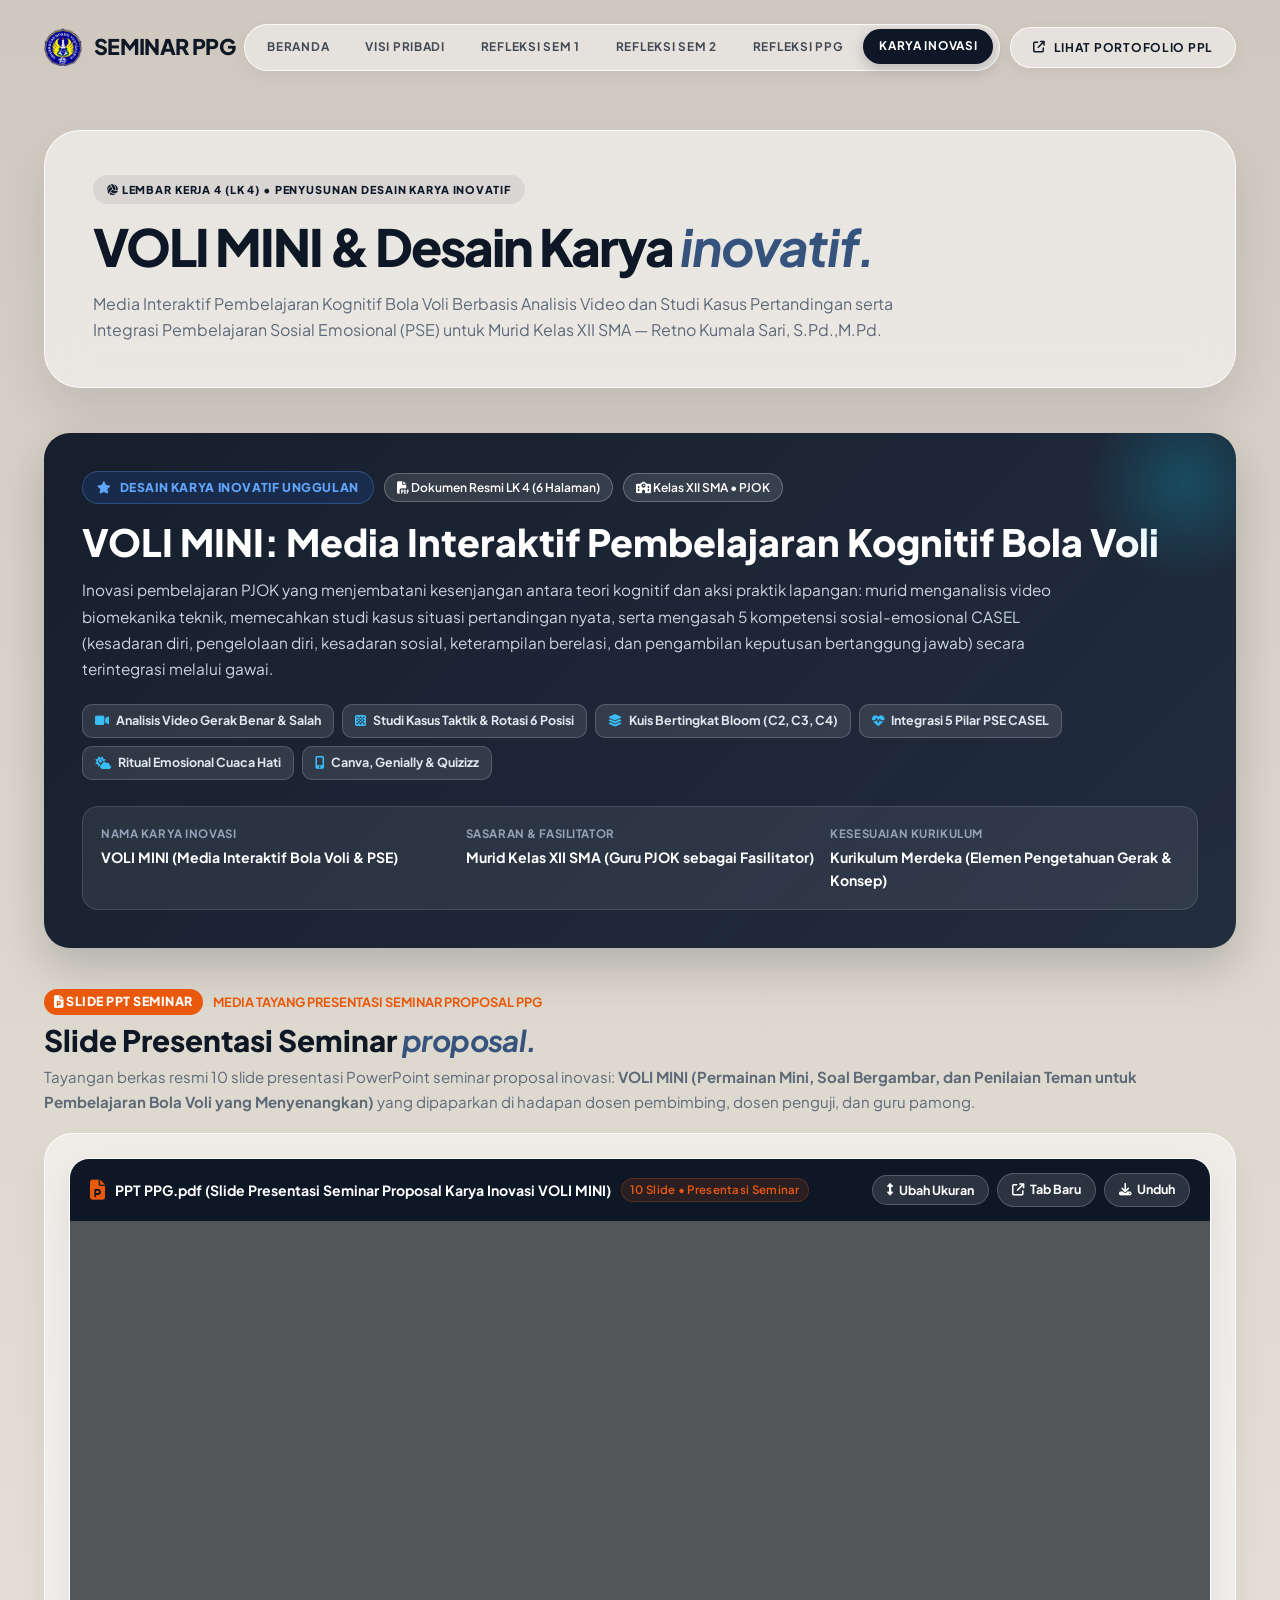
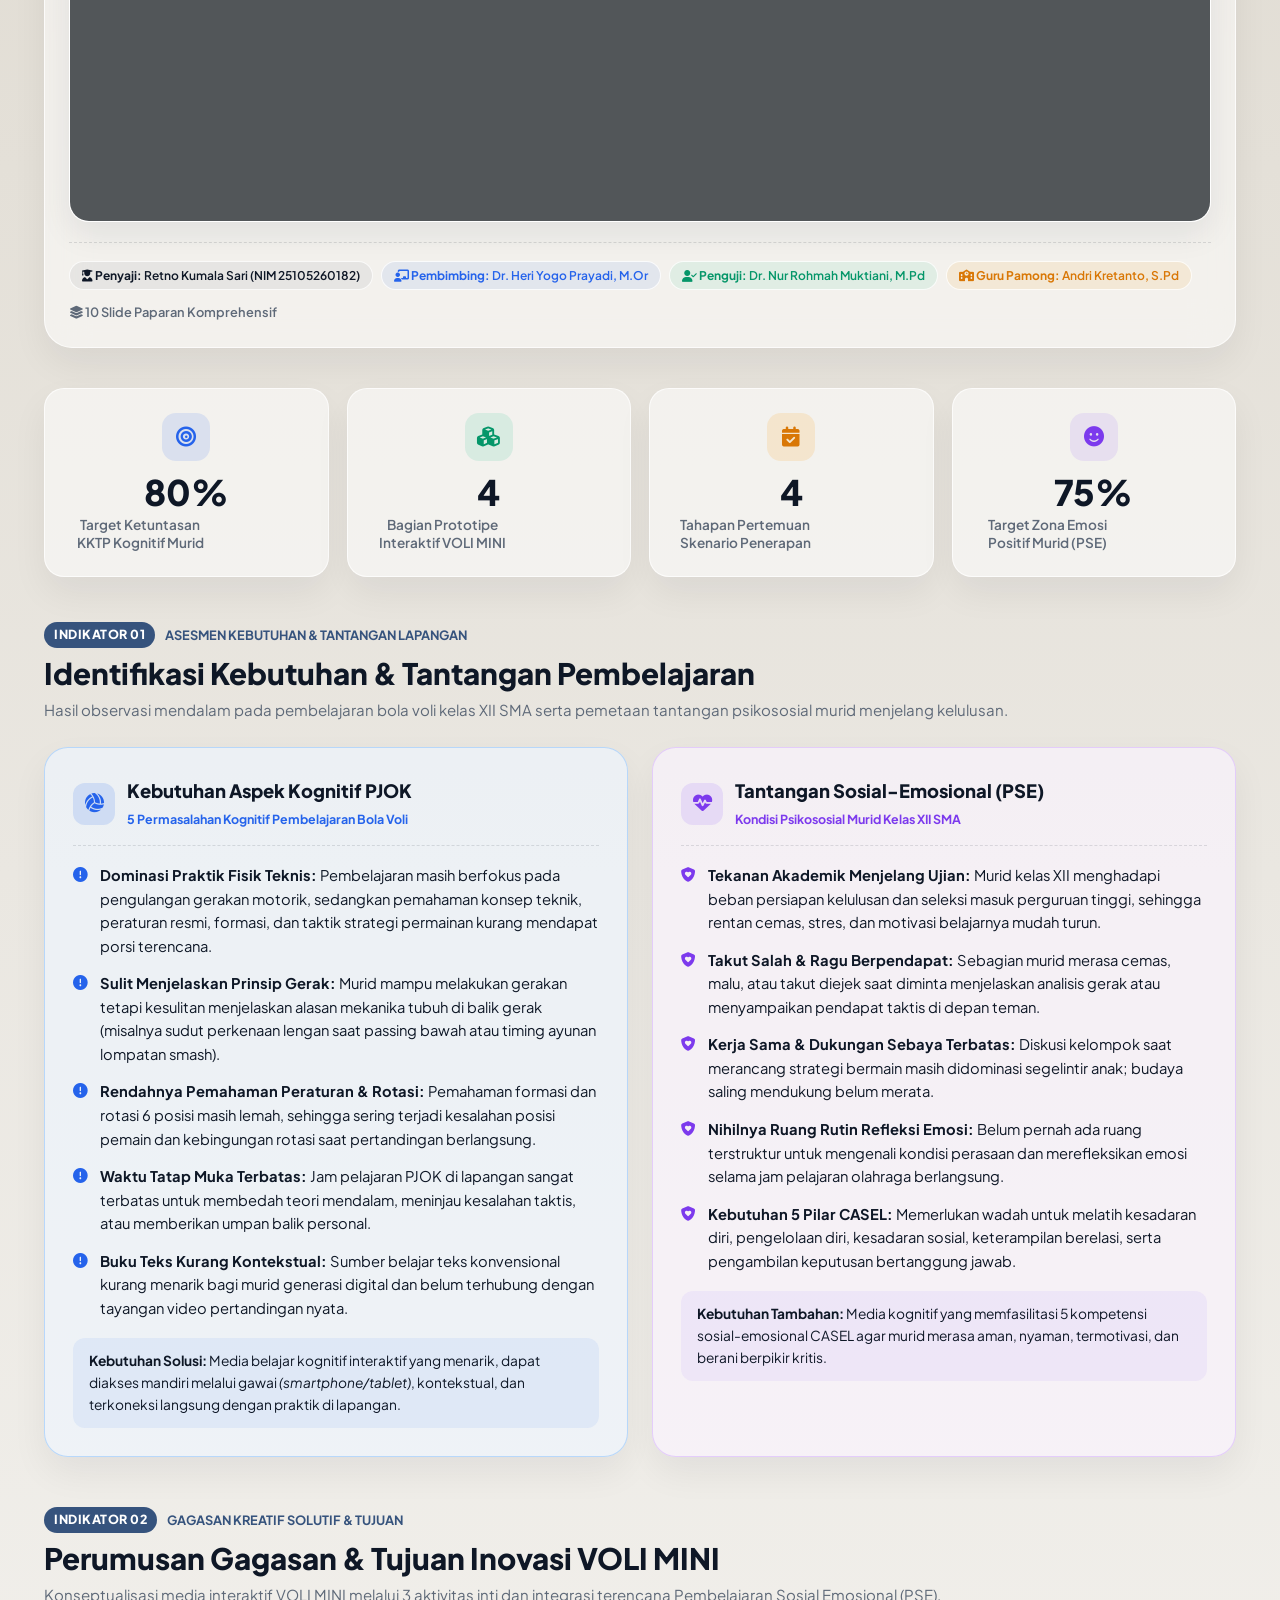
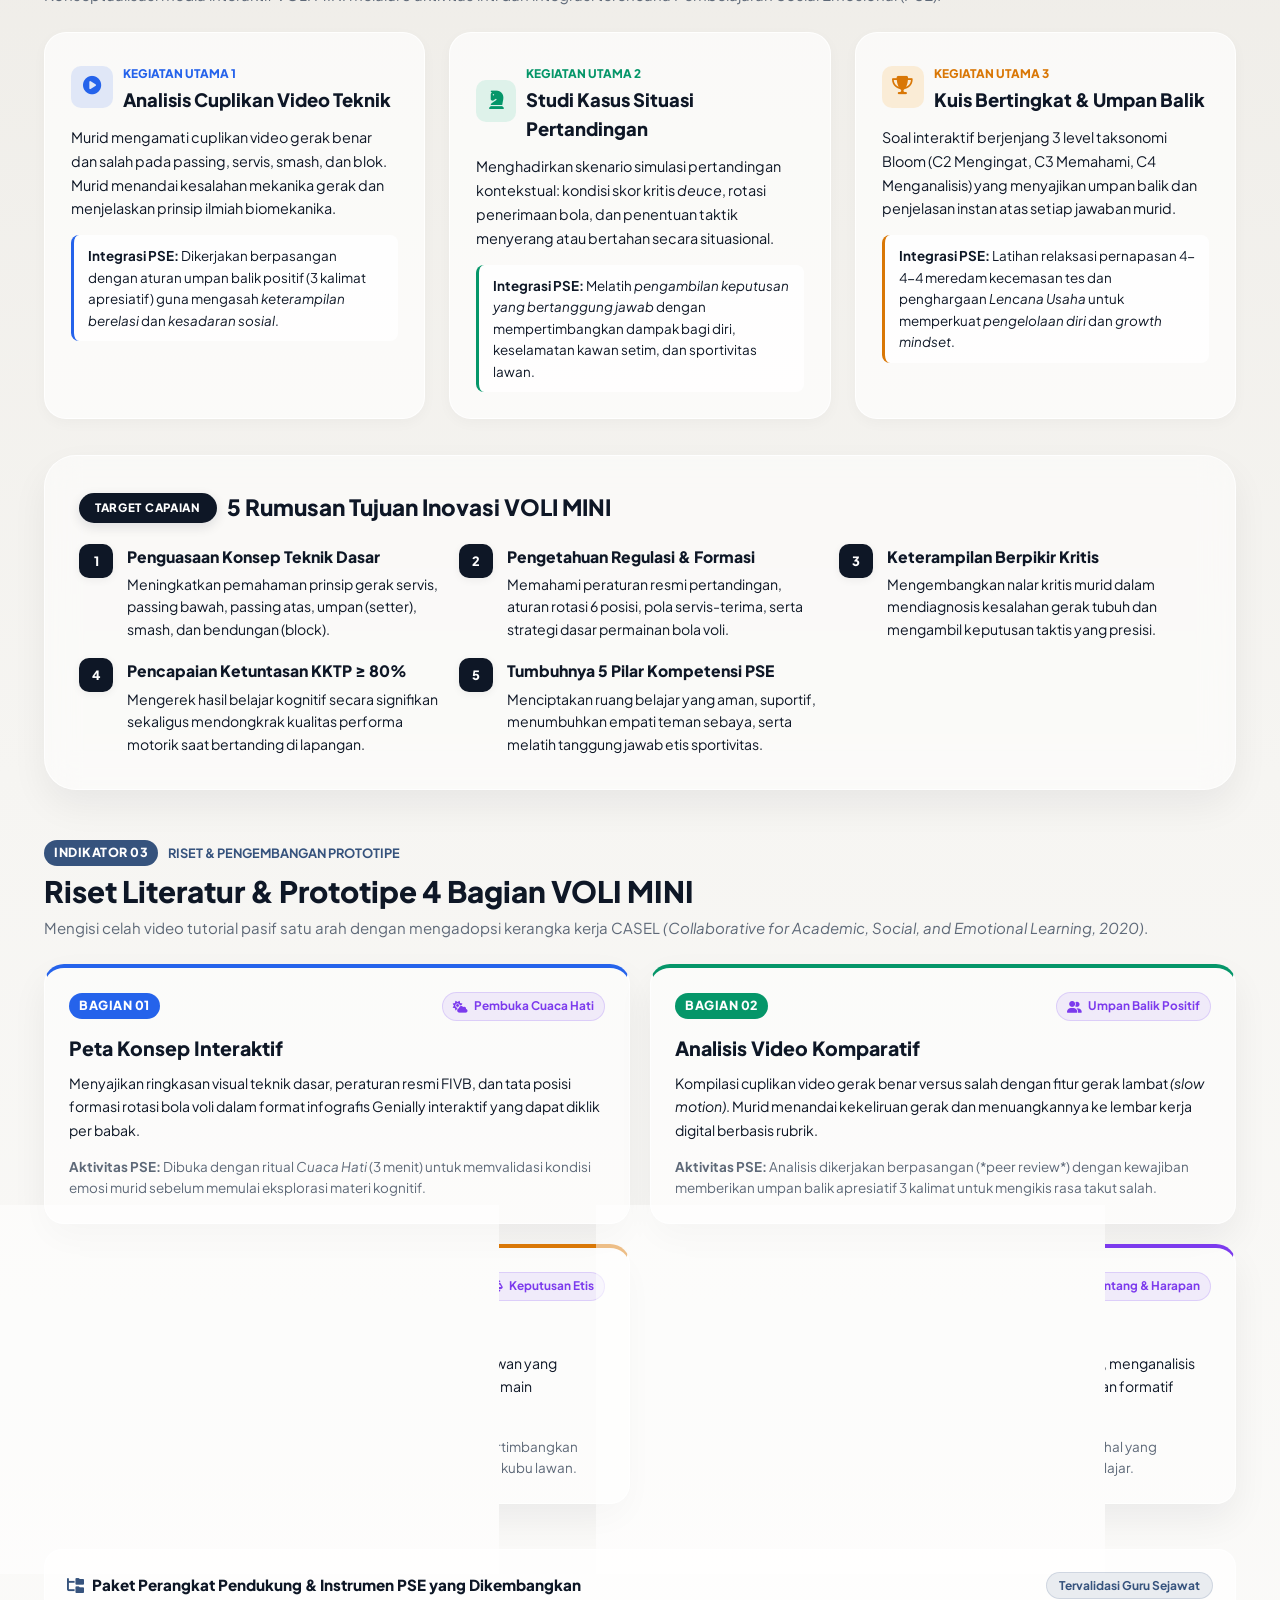
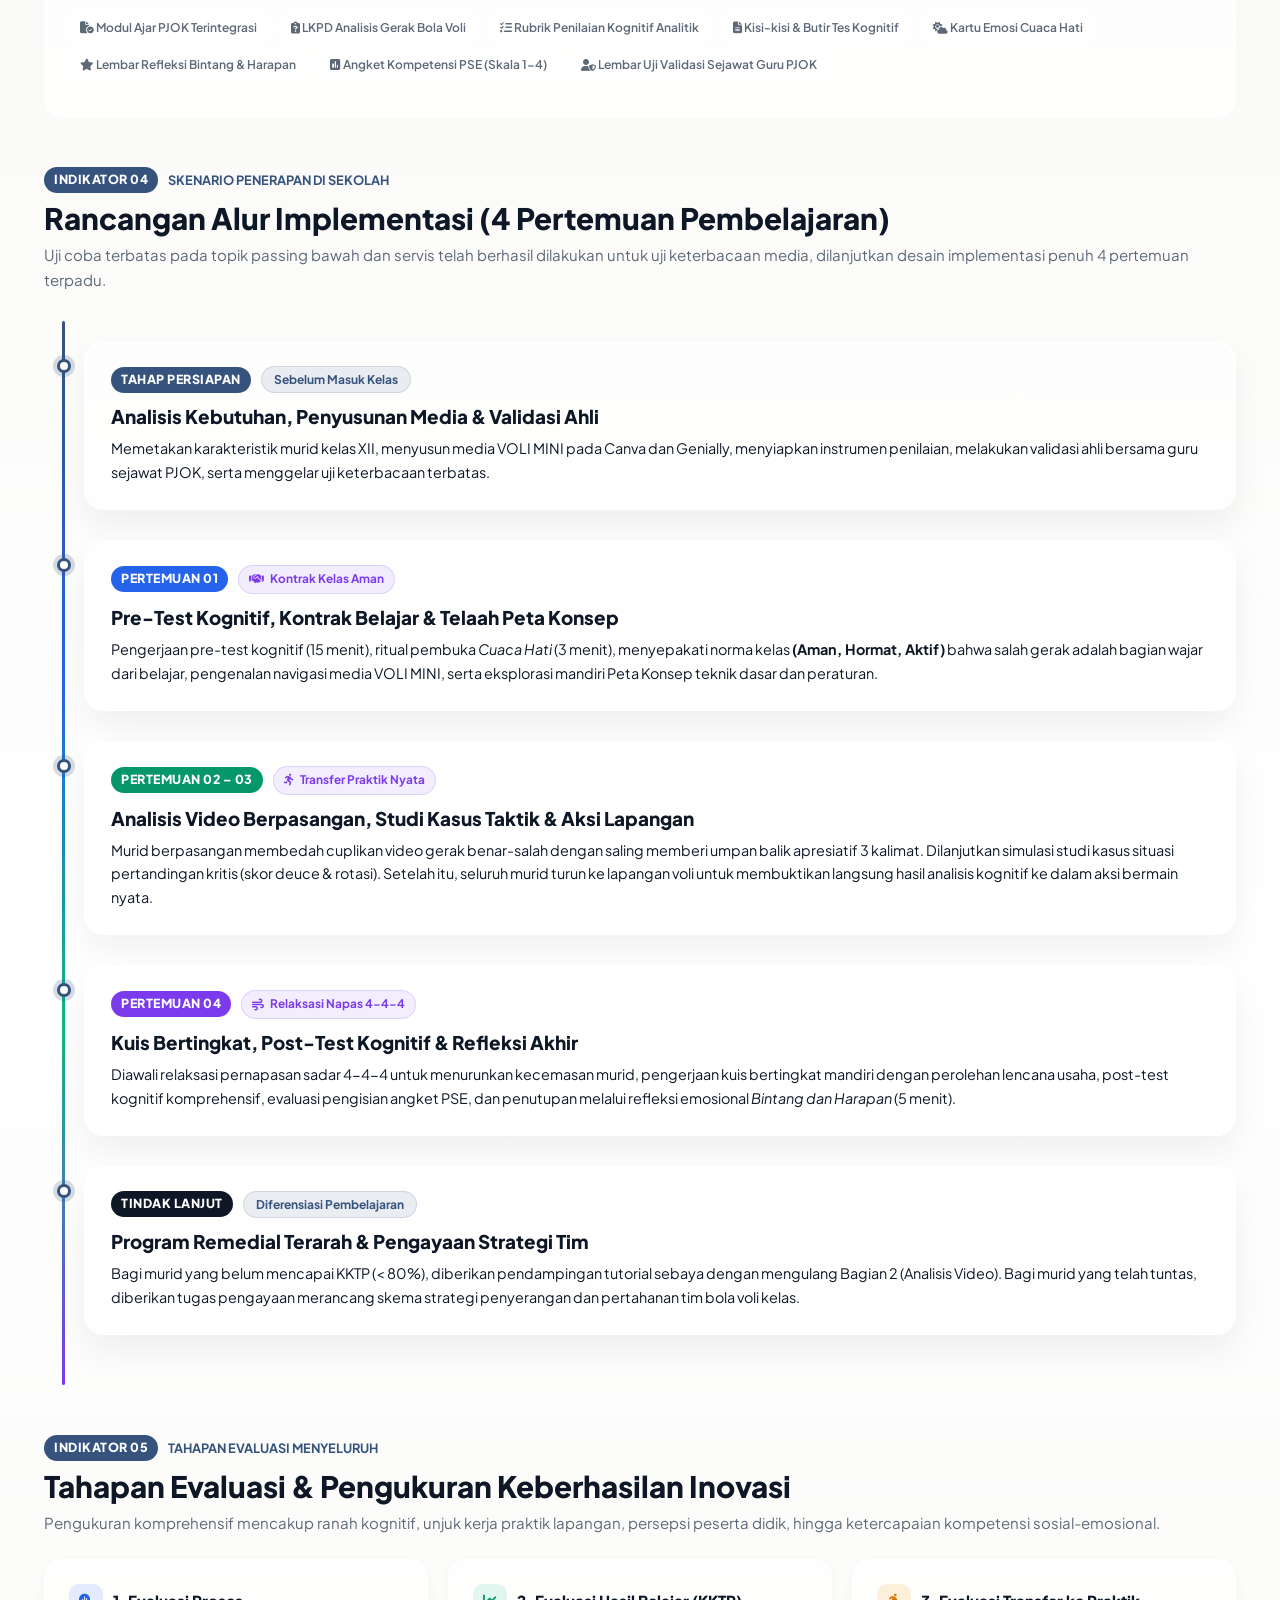
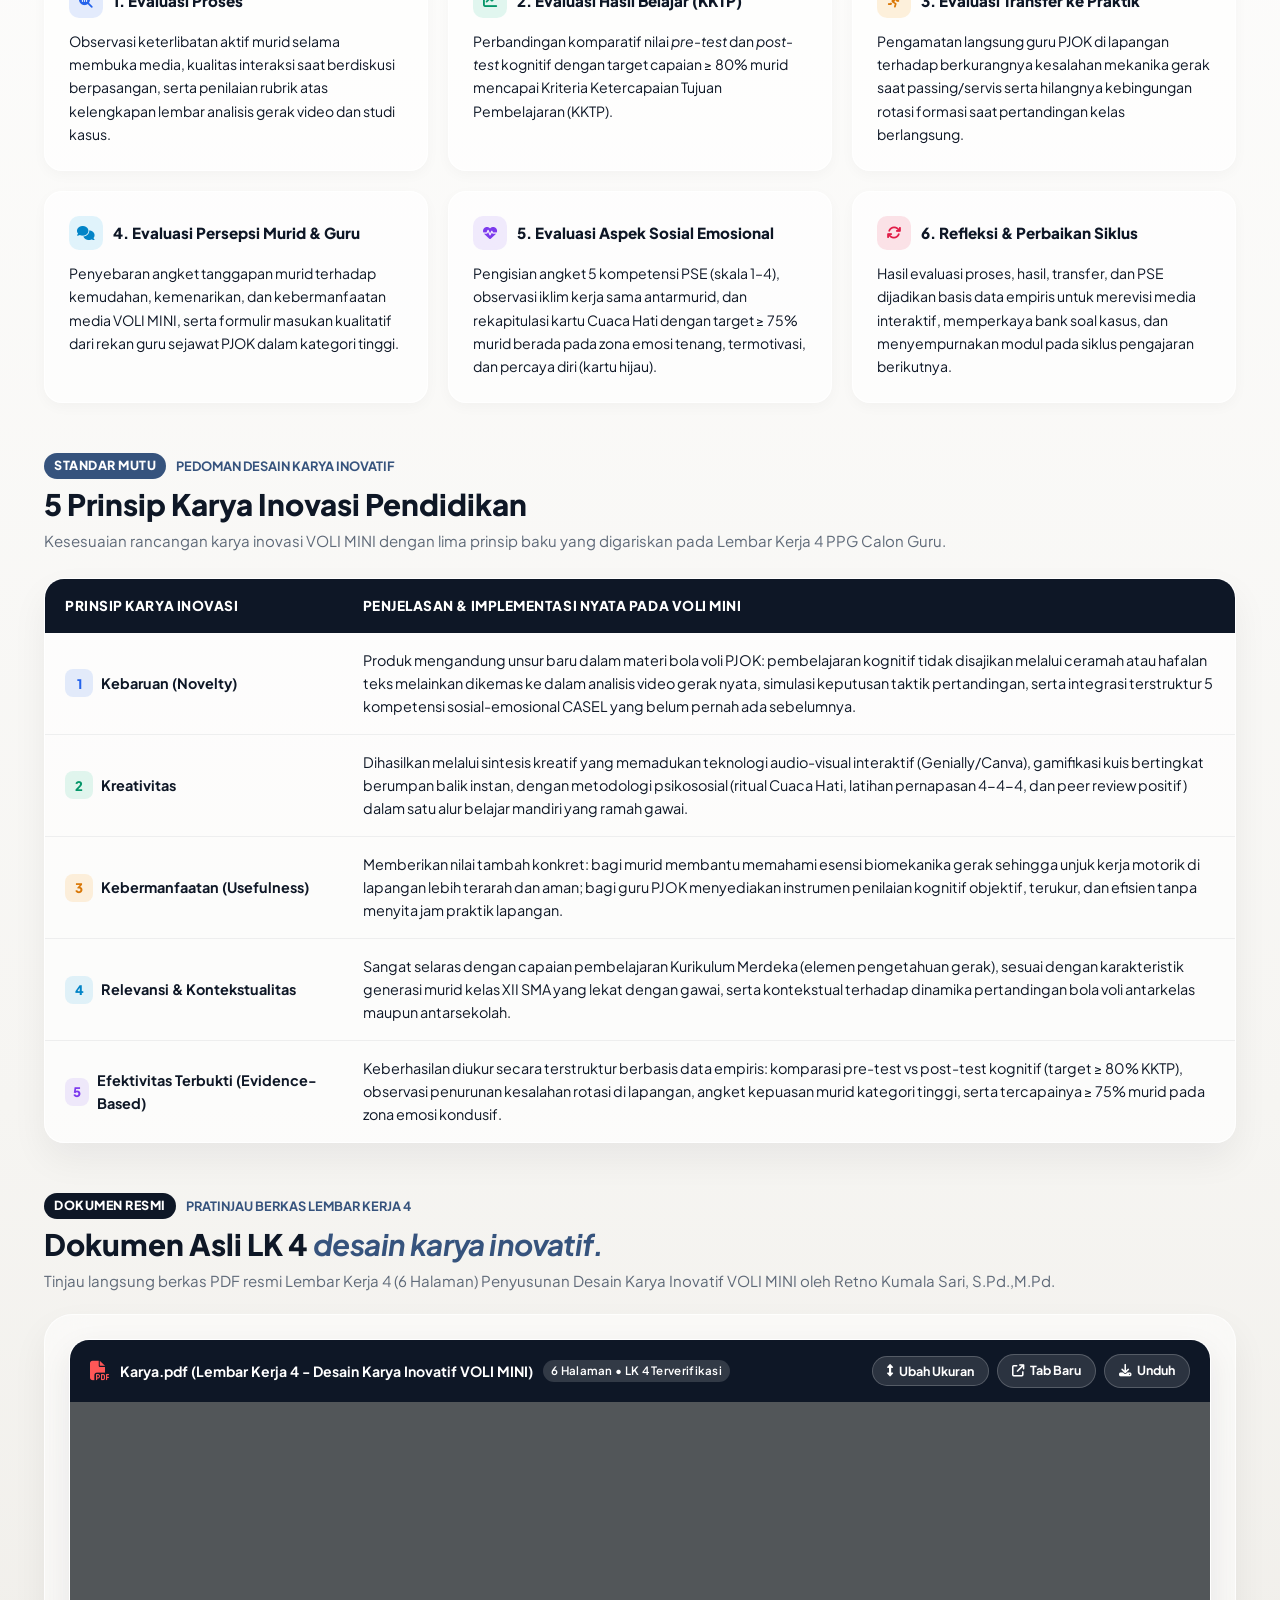
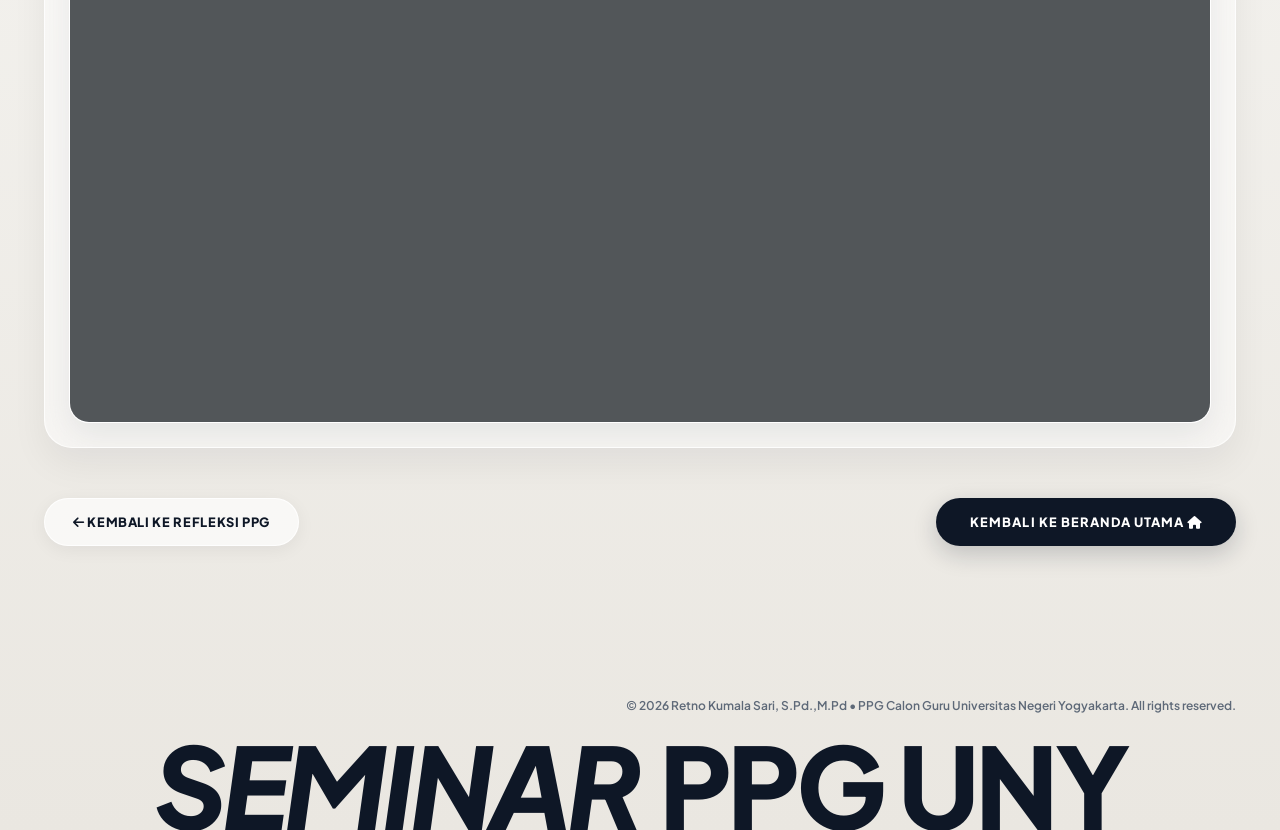
==== commit de736869: "Update.PPT" ====
--- a/karya.html
+++ b/karya.html
@@ -169,6 +169,78 @@
             </div>
           </div>
         </div>
+
+        <!-- ======================================================================
+             SLIDE PRESENTASI PPT SEMINAR PROPOSAL: VOLI MINI
+             ====================================================================== -->
+        <div style="margin: 36px 0 20px" class="reveal-fade-up delay-150">
+          <div style="display: flex; align-items: center; gap: 10px; margin-bottom: 6px">
+            <span class="badge-course-num" style="background: #ea580c"><i class="fa-solid fa-file-powerpoint"></i> SLIDE PPT SEMINAR</span>
+            <span style="font-size: 0.8rem; color: #ea580c; font-weight: 700; text-transform: uppercase">Media Tayang Presentasi Seminar Proposal PPG</span>
+          </div>
+          <h2 style="font-size: 1.85rem; font-weight: 800; color: var(--deep-navy); line-height: 1.3">
+            Slide Presentasi Seminar <span class="text-italic-accent">proposal.</span>
+          </h2>
+          <p style="color: var(--text-muted); font-size: 0.94rem; margin-top: 6px">
+            Tayangan berkas resmi 10 slide presentasi PowerPoint seminar proposal inovasi: <strong>VOLI MINI (Permainan Mini, Soal Bergambar, dan Penilaian Teman untuk Pembelajaran Bola Voli yang Menyenangkan)</strong> yang dipaparkan di hadapan dosen pembimbing, dosen penguji, dan guru pamong.
+          </p>
+        </div>
+
+        <!-- Container Viewer Slide PPT -->
+        <article class="course-glass-card reveal-fade-up delay-200" id="slide-ppt-seminar" style="padding: 24px; margin-bottom: 40px">
+          <div class="pdf-viewer-container" style="margin-top: 0">
+            <div class="pdf-viewer-bar">
+              <div class="pdf-file-info">
+                <i class="fa-solid fa-file-powerpoint" style="color: #ea580c"></i>
+                <span>PPT PPG.pdf (Slide Presentasi Seminar Proposal Karya Inovasi VOLI MINI)</span>
+                <span class="pdf-page-count-badge" style="background: rgba(234, 88, 12, 0.12); color: #ea580c; border: 1px solid rgba(234, 88, 12, 0.25)">
+                  10 Slide • Presentasi Seminar
+                </span>
+              </div>
+              <div class="pdf-viewer-controls">
+                <button type="button" class="pdf-btn-ctrl toggle-expand-frame" title="Perbesar / Perkecil Tampilan Viewer">
+                  <i class="fa-solid fa-up-down"></i> <span>Ubah Ukuran</span>
+                </button>
+                <a href="Dokumen/PPT%20PPG.pdf" target="_blank" class="pdf-btn-ctrl" title="Buka Dokumen di Tab Baru">
+                  <i class="fa-solid fa-arrow-up-right-from-square"></i> <span>Tab Baru</span>
+                </a>
+                <a href="Dokumen/PPT%20PPG.pdf" download="PPT_Seminar_PPG_Retno_Kumala_Sari.pdf" class="pdf-btn-ctrl" title="Unduh Berkas Slide PPT">
+                  <i class="fa-solid fa-download"></i> <span>Unduh</span>
+                </a>
+              </div>
+            </div>
+            <div class="pdf-frame-wrapper" style="height: 600px">
+              <iframe src="Dokumen/PPT%20PPG.pdf#toolbar=1&amp;navpanes=0" title="Slide Presentasi Seminar Proposal PPG Retno Kumala Sari" loading="lazy"></iframe>
+            </div>
+            <div class="pdf-mobile-fallback">
+              <span><i class="fa-solid fa-circle-info"></i> Tampilan slide presentasi optimal pada layar desktop/tablet.</span>
+              <a href="Dokumen/PPT%20PPG.pdf" target="_blank" class="btn-pill-reserve" style="padding: 6px 14px; font-size: 0.78rem">
+                <span>Buka Slide Presentasi PPT</span> <i class="fa-solid fa-arrow-right"></i>
+              </a>
+            </div>
+          </div>
+
+          <!-- Metadata Presentasi & Penguji Chips -->
+          <div style="margin-top: 20px; padding-top: 18px; border-top: 1px dashed rgba(14, 23, 38, 0.12); display: flex; flex-wrap: wrap; gap: 12px; align-items: center; justify-content: space-between">
+            <div style="display: flex; flex-wrap: wrap; gap: 8px; align-items: center">
+              <span class="sem-count-tag" style="background: rgba(14, 23, 38, 0.05); color: var(--deep-navy)">
+                <i class="fa-solid fa-user-graduate"></i> <strong>Penyaji:</strong> Retno Kumala Sari (NIM 25105260182)
+              </span>
+              <span class="sem-count-tag" style="background: rgba(37, 99, 235, 0.08); color: #2563eb">
+                <i class="fa-solid fa-chalkboard-user"></i> <strong>Pembimbing:</strong> Dr. Heri Yogo Prayadi, M.Or
+              </span>
+              <span class="sem-count-tag" style="background: rgba(16, 185, 129, 0.08); color: #059669">
+                <i class="fa-solid fa-user-check"></i> <strong>Penguji:</strong> Dr. Nur Rohmah Muktiani, M.Pd
+              </span>
+              <span class="sem-count-tag" style="background: rgba(245, 158, 11, 0.1); color: #d97706">
+                <i class="fa-solid fa-school"></i> <strong>Guru Pamong:</strong> Andri Kretanto, S.Pd
+              </span>
+            </div>
+            <div style="font-size: 0.8rem; color: var(--text-muted); font-weight: 600">
+              <i class="fa-solid fa-layer-group"></i> 10 Slide Paparan Komprehensif
+            </div>
+          </div>
+        </article>
 
         <!-- Metric Targets Row -->
         <div class="stat-reflection-grid reveal-fade-up delay-150">
